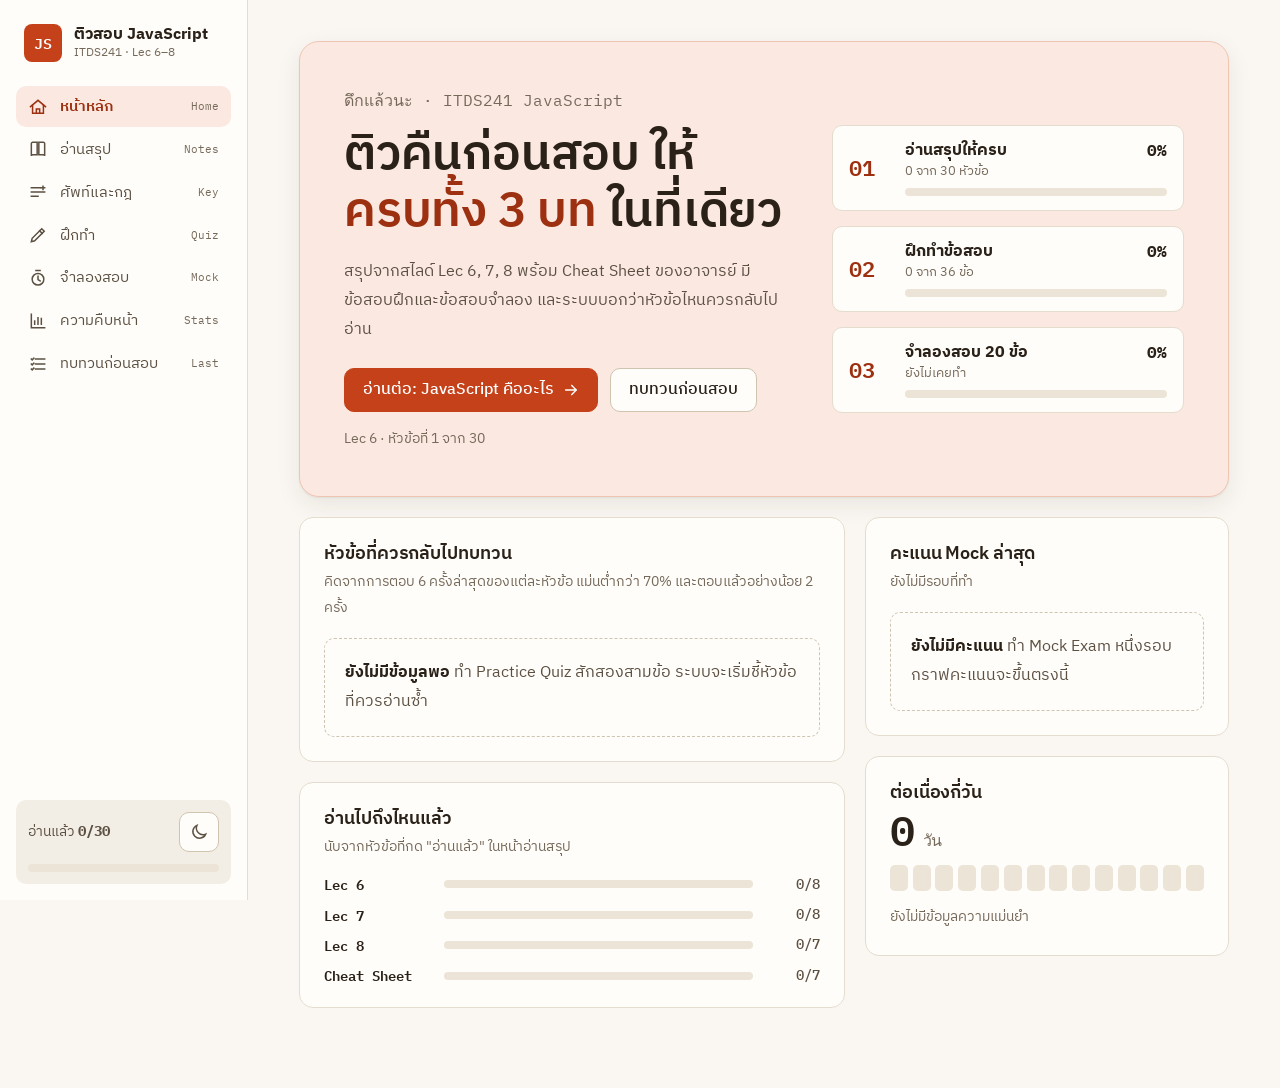
==== index.html @ 0b4a7bf4 "Add JS exam study guide (ITDS241 Lec 6-8 + cheat sheet) Single-file study site with notes, practice " ====
<!doctype html>
<html lang="th" data-theme="light">
<head>
<meta charset="utf-8">
<meta name="viewport" content="width=device-width, initial-scale=1">
<title>JS Exam Guide</title>
<meta name="description" content="สรุปและข้อสอบจำลอง JavaScript ITDS241 Lecture 6, 7, 8 พร้อม Cheat Sheet">
<link rel="preconnect" href="https://fonts.googleapis.com">
<link rel="preconnect" href="https://fonts.gstatic.com" crossorigin>
<link rel="stylesheet" href="https://fonts.googleapis.com/css2?family=IBM+Plex+Mono:wght@400;500;600&family=IBM+Plex+Sans+Thai:wght@400;500;600&display=swap">
<style>
:root {
  --bg: #faf7f2;
  --surface: #fffdf9;
  --surface-2: #f3eee5;
  --surface-3: #ebe4d7;
  --line: #e4dccd;
  --line-strong: #cfc4b0;
  --ink: #2a2118;
  --ink-2: #5c5043;
  --ink-3: #75695a;
  --accent: #c4411a;
  --accent-strong: #9c3010;
  --accent-soft: #fbe9e1;
  --accent-line: #efc4b3;
  --amber: #e8a21a;
  --ok: #1f7a45;
  --ok-soft: #e3f2e8;
  --ok-line: #b5dcc3;
  --bad: #b3261e;
  --bad-soft: #fbe6e4;
  --bad-line: #efbcb7;
  --warn: #7a4e00;
  --warn-soft: #fbf0d4;
  --warn-line: #ecd28f;
  --c-kw: #0e6b5c;
  --c-str: #8a5200;
  --c-num: #b0431a;
  --c-com: #75695a;
  --c-fn: #7a4a12;
  --c-bi: #4a6b1f;
  --c-tag: #0e6b5c;
  --c-attr: #8a5200;
  --shadow: 0 1px 2px rgba(42, 33, 24, .06), 0 8px 24px rgba(42, 33, 24, .08);
  --glass: rgba(250, 247, 242, .82);
  --r-lg: 14px;
  --r-md: 10px;
  --r-sm: 6px;
  --rail: 15.5rem;
  --font: "IBM Plex Sans Thai", "Leelawadee UI", "Noto Sans Thai", Tahoma, system-ui, sans-serif;
  --mono: "IBM Plex Mono", "Cascadia Mono", Consolas, "Courier New", monospace;
  color-scheme: light;
}

:root[data-theme="dark"] {
  --bg: #1b1713;
  --surface: #241f19;
  --surface-2: #2c261f;
  --surface-3: #383028;
  --line: #3a332a;
  --line-strong: #52483b;
  --ink: #f2eadd;
  --ink-2: #cdc1ae;
  --ink-3: #a79a86;
  --accent: #ff8a5c;
  --accent-strong: #ffb08e;
  --accent-soft: #3b2518;
  --accent-line: #6a3d27;
  --amber: #f2b13a;
  --ok: #72d198;
  --ok-soft: #1c3427;
  --ok-line: #2f5c43;
  --bad: #ff948c;
  --bad-soft: #3d2120;
  --bad-line: #6c3835;
  --warn: #f2c14e;
  --warn-soft: #382c10;
  --warn-line: #6a5420;
  --c-kw: #5fd4bd;
  --c-str: #f2c26b;
  --c-num: #ff9a6e;
  --c-com: #a79a86;
  --c-fn: #e0b27a;
  --c-bi: #a9cf74;
  --c-tag: #5fd4bd;
  --c-attr: #f2c26b;
  --shadow: 0 1px 2px rgba(0, 0, 0, .3), 0 10px 28px rgba(0, 0, 0, .35);
  --glass: rgba(27, 23, 19, .82);
  color-scheme: dark;
}

*, *::before, *::after { box-sizing: border-box; }
html { scroll-behavior: smooth; scroll-padding-top: 5.5rem; -webkit-text-size-adjust: 100%; }
body {
  margin: 0;
  background: var(--bg);
  color: var(--ink);
  font: 400 1rem/1.8 var(--font);
  -webkit-font-smoothing: antialiased;
  transition: background-color .25s ease, color .25s ease;
}
h1, h2, h3, h4 { margin: 0; font-weight: 600; line-height: 1.3; letter-spacing: -.005em; }
p { margin: 0 0 1em; }
a { color: var(--accent-strong); text-underline-offset: 3px; }
code, kbd, pre { font-family: var(--mono); }
:focus-visible { outline: 2px solid var(--accent); outline-offset: 2px; border-radius: 4px; }
button { font: inherit; color: inherit; cursor: pointer; }
.sr { position: absolute; width: 1px; height: 1px; overflow: hidden; clip: rect(0 0 0 0); white-space: nowrap; }

/* ---------- shell ---------- */
.app { display: grid; grid-template-columns: var(--rail) minmax(0, 1fr); min-height: 100vh; }
.rail {
  position: sticky; top: 0; height: 100vh; overflow-y: auto;
  display: flex; flex-direction: column; gap: 1.5rem;
  padding: 1.5rem 1rem 1rem;
  background: var(--surface); border-right: 1px solid var(--line);
}
.brand { display: flex; align-items: center; gap: .75rem; padding: 0 .5rem; text-decoration: none; color: var(--ink); }
.brand-mark {
  display: grid; place-items: center; width: 2.4rem; height: 2.4rem;
  background: var(--accent); color: #fff; border-radius: 8px;
  font: 600 .95rem/1 var(--mono);
}
.brand b { display: block; font-size: 1rem; line-height: 1.25; }
.brand small { display: block; color: var(--ink-3); font-size: .78rem; line-height: 1.3; }
.nav { display: flex; flex-direction: column; gap: .15rem; }
.nav a {
  display: flex; align-items: center; gap: .75rem;
  padding: .6rem .75rem; border-radius: var(--r-md);
  color: var(--ink-2); text-decoration: none; font-size: .95rem; line-height: 1.4;
  transition: background-color .15s, color .15s;
}
.nav a svg { flex: none; }
.nav a:hover { background: var(--surface-2); color: var(--ink); }
.nav a[aria-current="page"] { background: var(--accent-soft); color: var(--accent-strong); font-weight: 600; }
.nav .nav-en { margin-left: auto; font: 400 .7rem/1 var(--mono); color: var(--ink-3); }
.rail-foot { margin-top: auto; display: grid; gap: .75rem; padding: .75rem; background: var(--surface-2); border-radius: var(--r-md); }
.rail-foot .row { display: flex; align-items: center; justify-content: space-between; gap: .5rem; font-size: .85rem; color: var(--ink-2); }
.stage { min-width: 0; display: flex; flex-direction: column; }
.topbar { display: none; align-items: center; gap: .75rem; padding: .6rem 1rem; position: sticky; top: 0; z-index: 30; background: var(--glass); backdrop-filter: blur(10px); -webkit-backdrop-filter: blur(10px); border-bottom: 1px solid var(--line); }
.topbar .crumb { font-weight: 600; }
.topbar .spacer { flex: 1; }
.scrim { display: none; }
#view { flex: 1; padding: clamp(1.25rem, 3.2vw, 3rem) clamp(1rem, 4vw, 3.5rem) 5rem; outline: none; }
.page { max-width: 68rem; margin-inline: auto; animation: pageIn .26s cubic-bezier(.2, .7, .2, 1) both; }
@keyframes pageIn { from { opacity: 0; transform: translateY(10px); } to { opacity: 1; transform: none; } }
.readbar { position: fixed; inset: 0 0 auto 0; height: 3px; z-index: 60; pointer-events: none; opacity: 0; transition: opacity .2s; }
.readbar.on { opacity: 1; }
.readbar i { display: block; height: 100%; width: 100%; transform-origin: left; transform: scaleX(0); background: linear-gradient(90deg, var(--accent), var(--amber)); }

/* ---------- common ---------- */
.page-head { margin-bottom: 2rem; max-width: 46rem; }
.page-head .kicker { color: var(--ink-3); font: 500 .85rem/1.4 var(--mono); margin-bottom: .5rem; }
.page-head h1 { font-size: clamp(1.7rem, 3vw, 2.3rem); }
.page-head p { color: var(--ink-2); margin: .6rem 0 0; }
.btn {
  display: inline-flex; align-items: center; justify-content: center; gap: .5rem;
  min-height: 2.75rem; padding: .55rem 1.1rem;
  background: var(--surface); border: 1px solid var(--line-strong); border-radius: var(--r-md);
  font-weight: 500; line-height: 1.3; text-decoration: none; color: var(--ink);
  transition: transform .12s ease, background-color .15s, border-color .15s, box-shadow .15s;
}
.btn:hover { border-color: var(--ink-3); background: var(--surface-2); }
.btn:active { transform: scale(.97); }
.btn-primary { background: var(--accent); border-color: var(--accent); color: #fff; }
.btn-primary:hover { background: var(--accent-strong); border-color: var(--accent-strong); color: #fff; }
:root[data-theme="dark"] .btn-primary { color: #1b1713; }
:root[data-theme="dark"] .btn-primary:hover { color: #1b1713; }
.btn-sm { min-height: 2.25rem; padding: .3rem .75rem; font-size: .88rem; }
.btn[disabled] { opacity: .45; pointer-events: none; }
.icon-btn { display: inline-grid; place-items: center; width: 2.5rem; height: 2.5rem; border: 1px solid var(--line-strong); background: var(--surface); border-radius: var(--r-md); transition: background-color .15s, transform .12s; }
.icon-btn:hover { background: var(--surface-2); }
.icon-btn:active { transform: scale(.93); }
.card { background: var(--surface); border: 1px solid var(--line); border-radius: var(--r-lg); padding: 1.5rem; }
.card h2 { font-size: 1.15rem; margin-bottom: .25rem; }
.card .sub { color: var(--ink-3); font-size: .9rem; margin: 0 0 1rem; }
.chip { display: inline-block; padding: .05rem .5rem; border-radius: var(--r-sm); background: var(--surface-2); color: var(--ink-2); font: 500 .78rem/1.7 var(--mono); border: 1px solid var(--line); }
.chip.acc { background: var(--accent-soft); color: var(--accent-strong); border-color: var(--accent-line); }
.bar { height: .5rem; background: var(--surface-3); border-radius: 99px; overflow: hidden; }
.bar > i { display: block; height: 100%; width: 0; background: var(--accent); border-radius: inherit; transition: width .6s cubic-bezier(.2, .7, .2, 1); }
.bar.ok > i { background: var(--ok); }
.bar.bad > i { background: var(--bad); }
.seg { display: inline-flex; flex-wrap: wrap; gap: .25rem; padding: .25rem; background: var(--surface-2); border-radius: var(--r-md); border: 1px solid var(--line); }
.seg button { border: 0; background: transparent; padding: .35rem .8rem; min-height: 2.25rem; border-radius: 8px; color: var(--ink-2); font-size: .9rem; transition: background-color .15s, color .15s; }
.seg button:hover { color: var(--ink); }
.seg button[aria-pressed="true"], .seg button[aria-selected="true"] { background: var(--surface); color: var(--ink); font-weight: 600; box-shadow: 0 1px 2px rgba(42, 33, 24, .12); }
.empty { padding: 1.25rem; border: 1px dashed var(--line-strong); border-radius: var(--r-md); color: var(--ink-2); background: var(--surface); }
.empty b { color: var(--ink); }
.muted { color: var(--ink-3); }
.mono { font-family: var(--mono); }

/* ---------- dashboard ---------- */
.hero { display: grid; grid-template-columns: minmax(0, 1.25fr) minmax(0, 1fr); gap: clamp(1.5rem, 4vw, 3rem); padding: clamp(1.5rem, 3.5vw, 2.75rem); background: var(--accent-soft); border: 1px solid var(--accent-line); border-radius: 20px; box-shadow: var(--shadow); }
.hero h1 { font-size: clamp(1.9rem, 3.8vw, 3rem); line-height: 1.2; margin-bottom: 1rem; }
.hero h1 em { font-style: normal; color: var(--accent-strong); }
.hero .lead { color: var(--ink-2); max-width: 32rem; }
.hero .actions { display: flex; flex-wrap: wrap; gap: .75rem; margin-top: 1.5rem; }
.plan { display: grid; gap: .9rem; align-content: center; list-style: none; margin: 0; padding: 0; }
.plan li { display: grid; grid-template-columns: 2.6rem 1fr; gap: .9rem; align-items: center; padding: .9rem 1rem; background: var(--surface); border: 1px solid var(--line); border-radius: var(--r-md); transition: transform .15s ease, border-color .15s; }
.plan li:hover { transform: translateY(-2px); border-color: var(--accent-line); }
.plan .n { font: 600 1.35rem/1 var(--mono); color: var(--accent-strong); }
.plan li.done .n { color: var(--ok); }
.plan a { color: inherit; text-decoration: none; display: contents; }
.plan b { display: flex; justify-content: space-between; gap: .5rem; font-size: .98rem; line-height: 1.4; }
.plan small { display: block; color: var(--ink-3); margin-bottom: .45rem; font-size: .84rem; line-height: 1.4; }
.dash-grid { display: grid; grid-template-columns: minmax(0, 1.5fr) minmax(0, 1fr); gap: 1.25rem; margin-top: 1.25rem; align-items: start; }
.stack { display: grid; gap: 1.25rem; }
.weak-list { display: grid; gap: .5rem; list-style: none; padding: 0; margin: 0; }
.weak-item { display: grid; grid-template-columns: 1fr auto; gap: .2rem 1rem; align-items: center; padding: .75rem .95rem; background: var(--surface); border: 1px solid var(--line-strong); border-radius: var(--r-md); text-decoration: none; color: var(--ink); transition: transform .15s, border-color .15s, background-color .15s; }
.weak-item:hover { transform: translateX(3px); border-color: var(--bad); background: var(--bad-soft); }
.weak-item b { font-weight: 600; line-height: 1.4; }
.weak-item .pct { font: 600 .85rem/1 var(--mono); color: var(--bad); background: var(--bad-soft); border: 1px solid var(--bad-line); border-radius: var(--r-sm); padding: .3rem .5rem; }
.weak-item small { grid-column: 1 / -1; color: var(--ink-3); font-size: .85rem; line-height: 1.4; }
.spark { width: 100%; height: auto; display: block; }
.spark text { font: 500 11px var(--mono); fill: var(--ink-3); }
.big-num { font: 600 2.6rem/1 var(--mono); letter-spacing: -.02em; }
.streak-row { display: flex; gap: .3rem; margin-top: .9rem; }
.streak-row .d { flex: 1; height: 1.6rem; max-width: 1.6rem; border-radius: 5px; background: var(--surface-3); }
.streak-row .d.on { background: var(--accent); }
.lec-rows { display: grid; gap: 1rem; }
.lec-row { display: grid; grid-template-columns: 6.5rem 1fr auto; align-items: center; gap: 1rem; }
.lec-row .tag { font: 600 .9rem/1 var(--mono); }
.lec-row .pct { font: 500 .85rem/1 var(--mono); color: var(--ink-2); min-width: 3.2rem; text-align: right; }

/* ---------- notes ---------- */
.notes-bar { position: sticky; top: 0; z-index: 25; margin: 0 calc(-1 * clamp(1rem, 4vw, 3.5rem)) 1.5rem; padding: .7rem clamp(1rem, 4vw, 3.5rem); background: var(--glass); backdrop-filter: blur(10px); -webkit-backdrop-filter: blur(10px); border-bottom: 1px solid var(--line); display: flex; flex-wrap: wrap; align-items: center; gap: .75rem; }
.notes-bar .grow { flex: 1; min-width: 0; }
.notes-bar .toc-btn { display: none; }
.reader { display: grid; grid-template-columns: minmax(0, 46rem) 14.5rem; gap: 3rem; justify-content: center; align-items: start; }
.lec-head { margin-bottom: 2rem; }
.lec-head .num { font: 600 clamp(3rem, 7vw, 4.5rem)/1 var(--mono); color: var(--accent); letter-spacing: -.04em; }
.lec-head h1 { font-size: clamp(1.5rem, 2.6vw, 2rem); margin-top: .25rem; }
.lec-head p { color: var(--ink-2); margin: .5rem 0 0; }
.toc { position: sticky; top: 5rem; max-height: calc(100vh - 7rem); overflow-y: auto; font-size: .88rem; line-height: 1.45; padding-right: .25rem; }
.toc h2 { font-size: .85rem; color: var(--ink-3); font-weight: 500; margin-bottom: .6rem; }
.toc ol { list-style: none; margin: 0; padding: 0; border-left: 1px solid var(--line-strong); }
.toc a { position: relative; display: block; padding: .35rem .75rem; color: var(--ink-2); text-decoration: none; transition: color .15s, background-color .15s; }
.toc a:hover { color: var(--ink); }
.toc a.is-current { color: var(--accent-strong); font-weight: 600; }
.toc a.is-current::before { content: ""; position: absolute; left: -1px; top: 0; bottom: 0; width: 2px; background: var(--accent); }
.toc a.is-read::after { content: " ✓"; color: var(--ok); }
.sec { margin-bottom: 1.25rem; background: var(--surface); border: 1px solid var(--line); border-radius: var(--r-lg); }
.sec-head { display: flex; align-items: center; gap: .75rem; padding: 1rem 1.25rem; }
.sec-toggle { flex: 1; display: flex; align-items: center; gap: .85rem; text-align: left; background: none; border: 0; padding: .15rem 0; min-width: 0; }
.sec-toggle .idx { font: 600 .9rem/1 var(--mono); color: var(--accent-strong); min-width: 1.7rem; }
.sec-toggle h2 { font-size: 1.2rem; flex: 1; }
.sec-toggle .chev { color: var(--ink-3); transition: transform .25s ease; }
.sec[data-open="false"] .chev { transform: rotate(-90deg); }
.read-btn { flex: none; display: inline-flex; align-items: center; gap: .4rem; min-height: 2.25rem; padding: .25rem .7rem; border-radius: var(--r-md); border: 1px solid var(--line-strong); background: transparent; font-size: .85rem; color: var(--ink-2); transition: background-color .15s, color .15s, border-color .15s, transform .12s; }
.read-btn:hover { background: var(--surface-2); }
.read-btn:active { transform: scale(.95); }
.read-btn[aria-pressed="true"] { background: var(--ok-soft); border-color: var(--ok-line); color: var(--ok); font-weight: 600; }
.sec-body { display: grid; grid-template-rows: 1fr; transition: grid-template-rows .3s ease; }
.sec[data-open="false"] .sec-body { grid-template-rows: 0fr; }
.sec-inner { overflow: hidden; min-height: 0; padding: 0 1.25rem; }
.sec[data-open="true"] .sec-inner { padding-bottom: 1.25rem; }
.sec-inner > *:first-child { margin-top: 0; }
.sec h3 { font-size: 1.02rem; margin: 1.6rem 0 .6rem; }
.sec ul, .sec ol { padding-left: 1.3rem; margin: 0 0 1em; }
.sec li { margin-bottom: .3rem; }
.sec p code, .sec li code, .sec td code, .callout code { background: var(--surface-2); border: 1px solid var(--line); border-radius: 4px; padding: .05em .35em; font-size: .88em; }
.callout { margin: 1.1rem 0; padding: 1rem 1.15rem; border-radius: var(--r-md); border: 1px solid var(--line); background: var(--surface-2); }
.callout-title { display: flex; align-items: center; gap: .5rem; margin-bottom: .4rem; font-weight: 600; font-size: .95rem; line-height: 1.4; }
.callout > :last-child { margin-bottom: 0; }
.callout ul, .callout ol { margin-bottom: 0; }
.callout.key { background: var(--accent-soft); border-color: var(--accent-line); }
.callout.key .callout-title { color: var(--accent-strong); }
.callout.warn { background: var(--warn-soft); border-color: var(--warn-line); }
.callout.warn .callout-title { color: var(--warn); }
.callout.note { background: transparent; border-style: dashed; border-color: var(--line-strong); color: var(--ink-2); font-size: .94rem; }
.callout.note .callout-title { color: var(--ink-3); font-weight: 500; }
.callout.key code, .callout.warn code { background: rgba(255, 255, 255, .55); }
:root[data-theme="dark"] .callout.key code, :root[data-theme="dark"] .callout.warn code { background: rgba(0, 0, 0, .25); }
.codebox { margin: 1.1rem 0; border: 1px solid var(--line-strong); border-radius: var(--r-md); overflow: hidden; background: var(--surface-2); }
.code-head { display: flex; align-items: center; justify-content: space-between; padding: .3rem .4rem .3rem .9rem; border-bottom: 1px solid var(--line); font: 500 .76rem/1 var(--mono); color: var(--ink-3); }
.copy { display: inline-flex; align-items: center; gap: .35rem; min-height: 2rem; padding: .2rem .6rem; border: 0; border-radius: 6px; background: transparent; font: 500 .78rem/1 var(--font); color: var(--ink-2); transition: background-color .15s, color .15s, transform .12s; }
.copy:hover { background: var(--surface-3); color: var(--ink); }
.copy:active { transform: scale(.94); }
.copy.done { color: var(--ok); }
.code-pre { margin: 0; padding: .9rem 1rem; overflow-x: auto; font-size: .86rem; line-height: 1.7; tab-size: 2; color: var(--ink); }
.code-pre code { font: inherit; background: none; border: 0; padding: 0; }
.code-out { border-top: 1px dashed var(--line-strong); padding: .7rem 1rem .8rem; background: var(--surface); }
.code-out .lbl { display: block; font: 500 .74rem/1 var(--mono); color: var(--ink-3); margin-bottom: .4rem; }
.code-out pre { margin: 0; font-size: .86rem; line-height: 1.65; white-space: pre-wrap; color: var(--ink); }
.tk-kw { color: var(--c-kw); font-weight: 500; }
.tk-str { color: var(--c-str); }
.tk-num { color: var(--c-num); }
.tk-com { color: var(--c-com); font-style: italic; }
.tk-fn { color: var(--c-fn); }
.tk-bi { color: var(--c-bi); }
.tk-tag { color: var(--c-tag); }
.tk-attr { color: var(--c-attr); }
.tbl-wrap { margin: 1.1rem 0; overflow-x: auto; border: 1px solid var(--line); border-radius: var(--r-md); }
table { width: 100%; border-collapse: collapse; font-size: .92rem; line-height: 1.55; }
th { text-align: left; font-weight: 600; background: var(--surface-2); color: var(--ink-2); font-size: .85rem; }
th, td { padding: .6rem .85rem; vertical-align: top; border-bottom: 1px solid var(--line); }
tr:last-child td { border-bottom: 0; }
td:first-child { color: var(--ink); }
.sec-foot { display: flex; justify-content: space-between; gap: 1rem; margin-top: 2rem; }

/* ---------- concepts ---------- */
.search { position: sticky; top: 0; z-index: 20; display: flex; gap: .6rem; padding: .75rem 0 1rem; background: var(--bg); }
.search input { flex: 1; min-height: 2.9rem; padding: .5rem 1rem; border: 1px solid var(--line-strong); border-radius: var(--r-md); background: var(--surface); color: var(--ink); font: inherit; }
.search input:focus-visible { outline-offset: 0; border-color: var(--accent); }
.kc-block { margin-top: 2.5rem; }
.kc-block > h2 { font-size: 1.3rem; margin-bottom: 1rem; display: flex; align-items: baseline; gap: .75rem; }
.kc-block > h2 small { font: 400 .85rem var(--mono); color: var(--ink-3); }
.syn-grid, .cmp-grid { display: grid; grid-template-columns: repeat(auto-fill, minmax(21rem, 1fr)); gap: 1rem; align-items: start; }
.syn { background: var(--surface); border: 1px solid var(--line); border-radius: var(--r-md); overflow: hidden; transition: border-color .15s, transform .15s; }
.syn:hover { border-color: var(--line-strong); transform: translateY(-2px); }
.syn h3 { font-size: .98rem; padding: .8rem 1rem .5rem; }
.syn .code-pre { white-space: pre-wrap; overflow-wrap: anywhere; }
.syn .codebox { margin: 0; border: 0; border-top: 1px solid var(--line); border-radius: 0; }
.term-list { display: grid; grid-template-columns: repeat(auto-fill, minmax(19rem, 1fr)); gap: .75rem; }
.term { padding: .9rem 1rem; background: var(--surface); border: 1px solid var(--line); border-radius: var(--r-md); }
.term b { display: block; margin-bottom: .15rem; }
.term p { margin: 0; color: var(--ink-2); font-size: .92rem; line-height: 1.65; }
.term a, .pit a, .cmp a { font-size: .82rem; display: inline-block; margin-top: .4rem; }
.cmp { background: var(--surface); border: 1px solid var(--line); border-radius: var(--r-md); overflow: hidden; }
.cmp h3 { font-size: .98rem; padding: .8rem 1rem .6rem; }
.cmp .tbl-wrap { margin: 0; border: 0; border-top: 1px solid var(--line); border-radius: 0; }
.cmp > a { margin: .6rem 1rem .8rem; }
.pit-list { display: grid; gap: .75rem; }
.pit { padding: .9rem 1.1rem; background: var(--warn-soft); border: 1px solid var(--warn-line); border-radius: var(--r-md); }
.pit b { display: flex; align-items: center; gap: .5rem; color: var(--warn); }
.pit p { margin: .2rem 0 0; color: var(--ink); font-size: .94rem; }

/* ---------- quiz ---------- */
.q-tools { display: flex; flex-wrap: wrap; gap: .75rem 1.5rem; align-items: center; margin-bottom: 1.5rem; }
.q-tools .grp { display: flex; align-items: center; gap: .6rem; font-size: .88rem; color: var(--ink-3); }
.quiz { display: grid; grid-template-columns: minmax(0, 1fr) 15rem; gap: 2rem; align-items: start; }
.q-card { background: var(--surface); border: 1px solid var(--line); border-radius: var(--r-lg); padding: clamp(1.25rem, 3vw, 2rem); }
.q-meta { display: flex; flex-wrap: wrap; align-items: center; gap: .5rem; margin-bottom: 1rem; }
.q-meta .no { font: 600 .95rem/1 var(--mono); margin-right: auto; }
.q-text { font-size: 1.12rem; line-height: 1.7; font-weight: 500; margin-bottom: 1rem; }
.q-card .codebox { margin-top: 0; }
.opts { display: grid; gap: .6rem; margin: 1.25rem 0 0; padding: 0; list-style: none; }
.opt { width: 100%; display: grid; grid-template-columns: 2rem 1fr auto; gap: .8rem; align-items: start; text-align: left; padding: .8rem 1rem; background: var(--surface); border: 1.5px solid var(--line-strong); border-radius: var(--r-md); line-height: 1.6; transition: transform .12s ease, border-color .15s, background-color .15s, box-shadow .15s; }
.opt:hover:not([disabled]) { border-color: var(--accent); transform: translateY(-1px); background: var(--accent-soft); }
.opt:active:not([disabled]) { transform: scale(.985); }
.opt[disabled] { cursor: default; }
.opt-key { display: grid; place-items: center; width: 1.75rem; height: 1.75rem; border-radius: 6px; background: var(--surface-2); font: 600 .82rem/1 var(--mono); color: var(--ink-2); border: 1px solid var(--line); }
.opt-txt { white-space: pre-wrap; overflow-wrap: anywhere; padding-top: .1rem; }
.opt.is-code .opt-txt { font-family: var(--mono); font-size: .9rem; }
.opt .mark { width: 1.4rem; height: 1.4rem; margin-top: .2rem; }
.opt.sel { border-color: var(--accent); background: var(--accent-soft); }
.opt.sel .opt-key { background: var(--accent); color: #fff; border-color: var(--accent); }
.opt.correct { border-color: var(--ok); background: var(--ok-soft); }
.opt.correct .opt-key { background: var(--ok); border-color: var(--ok); color: #fff; }
.opt.correct .mark { color: var(--ok); }
.opt.wrong { border-color: var(--bad); background: var(--bad-soft); }
.opt.wrong .opt-key { background: var(--bad); border-color: var(--bad); color: #fff; }
.opt.wrong .mark { color: var(--bad); }
.opt.dim { opacity: .75; }
.opt.pop { animation: pop .45s ease-out; }
.opt.shake { animation: shake .36s ease-in-out; }
@keyframes pop { 0% { box-shadow: 0 0 0 0 rgba(31, 122, 69, .45); } 100% { box-shadow: 0 0 0 12px rgba(31, 122, 69, 0); } }
@keyframes shake { 0%, 100% { transform: none; } 25% { transform: translateX(-5px); } 75% { transform: translateX(5px); } }
.explain { margin-top: 1.25rem; padding: 1.1rem 1.25rem; border-radius: var(--r-md); border: 1px solid var(--line-strong); background: var(--surface-2); animation: pageIn .3s ease both; }
.explain.ok { background: var(--ok-soft); border-color: var(--ok-line); }
.explain.bad { background: var(--bad-soft); border-color: var(--bad-line); }
.explain h3 { font-size: 1rem; display: flex; align-items: center; gap: .5rem; margin-bottom: .4rem; }
.explain.ok h3 { color: var(--ok); }
.explain.bad h3 { color: var(--bad); }
.explain p { margin: 0; color: var(--ink); font-size: .96rem; }
.explain .go { margin-top: .75rem; display: inline-flex; font-size: .9rem; }
.q-foot { display: flex; justify-content: space-between; align-items: center; gap: 1rem; margin-top: 1.5rem; }
.qnav { position: sticky; top: 1.5rem; padding: 1rem; background: var(--surface); border: 1px solid var(--line); border-radius: var(--r-lg); }
.qnav h2 { font-size: .9rem; color: var(--ink-3); font-weight: 500; margin-bottom: .75rem; }
.qdots { display: grid; grid-template-columns: repeat(auto-fill, minmax(2rem, 1fr)); gap: .35rem; }
.qdot { aspect-ratio: 1; min-height: 2rem; display: grid; place-items: center; border-radius: 6px; border: 1px solid var(--line-strong); background: var(--surface); font: 500 .78rem/1 var(--mono); color: var(--ink-2); transition: transform .12s, border-color .15s; }
.qdot:hover { border-color: var(--accent); }
.qdot.ok { background: var(--ok-soft); border-color: var(--ok); color: var(--ok); }
.qdot.bad { background: var(--bad-soft); border-color: var(--bad); color: var(--bad); }
.qdot.has { background: var(--accent-soft); border-color: var(--accent); color: var(--accent-strong); }
.qdot[aria-current="true"] { outline: 2px solid var(--ink); outline-offset: 1px; }
.qnav .legend { display: flex; flex-wrap: wrap; gap: .5rem 1rem; margin-top: .9rem; font-size: .8rem; color: var(--ink-3); }
.qnav .legend i { display: inline-block; width: .7rem; height: .7rem; border-radius: 3px; margin-right: .3rem; vertical-align: -1px; }
.mock-meta { display: flex; flex-wrap: wrap; gap: 1.5rem; margin: 1.5rem 0; }
.mock-meta div { min-width: 6rem; }
.mock-meta b { display: block; font: 600 1.7rem/1.2 var(--mono); }
.mock-meta span { color: var(--ink-3); font-size: .88rem; }
.rules { max-width: 40rem; }
.rules li { margin-bottom: .4rem; }
.timer { font: 600 1.05rem/1 var(--mono); padding: .45rem .8rem; border-radius: var(--r-md); background: var(--surface-2); border: 1px solid var(--line); }
.mock-top { display: flex; align-items: center; justify-content: space-between; gap: 1rem; margin-bottom: 1.25rem; flex-wrap: wrap; }
.result { text-align: center; padding: clamp(1.5rem, 4vw, 2.5rem); background: var(--surface); border: 1px solid var(--line); border-radius: 20px; box-shadow: var(--shadow); }
.score-big { font: 600 clamp(3.5rem, 12vw, 6rem)/1 var(--mono); letter-spacing: -.04em; color: var(--accent-strong); }
.score-big small { font-size: .35em; color: var(--ink-3); letter-spacing: 0; }
.result p { color: var(--ink-2); max-width: 34rem; margin: .75rem auto 0; }
.result .meta { color: var(--ink-3); font: 500 .88rem/1.4 var(--mono); margin: 0 auto .5rem; }
.result .lec-rows { max-width: 32rem; margin: 2rem auto 0; text-align: left; }
.result .actions { display: flex; flex-wrap: wrap; gap: .75rem; justify-content: center; margin-top: 2rem; }
.review { margin-top: 2rem; display: grid; gap: 1rem; }
.review-item { background: var(--surface); border: 1px solid var(--line); border-radius: var(--r-lg); padding: 1.25rem; }
.review-item.ok { border-color: var(--ok-line); }
.review-item.bad { border-color: var(--bad-line); }
.review-item .q-text { font-size: 1rem; }
.review-item .opt { cursor: default; }
.review-item .opt:hover { transform: none; background: var(--surface); border-color: var(--line-strong); }
.review-item .opt.correct:hover { background: var(--ok-soft); border-color: var(--ok); }
.review-item .opt.wrong:hover { background: var(--bad-soft); border-color: var(--bad); }

/* ---------- progress ---------- */
.stats { display: grid; grid-template-columns: repeat(auto-fit, minmax(10rem, 1fr)); gap: 1rem; margin-bottom: 1.25rem; }
.stat { padding: 1.1rem 1.25rem; background: var(--surface); border: 1px solid var(--line); border-radius: var(--r-md); }
.stat b { display: block; font: 600 1.9rem/1.1 var(--mono); }
.stat span { color: var(--ink-3); font-size: .86rem; }
.topic-rows { display: grid; gap: .9rem; }
.topic-row { display: grid; grid-template-columns: minmax(0, 1.2fr) minmax(0, 1fr) 4.5rem; align-items: center; gap: 1rem; }
.topic-row a { color: var(--ink); text-decoration: none; line-height: 1.4; }
.topic-row a:hover { color: var(--accent-strong); text-decoration: underline; }
.topic-row small { display: block; color: var(--ink-3); font-size: .78rem; }
.topic-row .pct { font: 600 .9rem/1 var(--mono); text-align: right; }
.hist { display: grid; gap: .5rem; list-style: none; padding: 0; margin: 0; }
.hist li { display: grid; grid-template-columns: 1fr auto auto; gap: 1rem; padding: .7rem .9rem; background: var(--surface-2); border-radius: var(--r-md); font-size: .92rem; align-items: center; }
.hist .sc { font: 600 1rem/1 var(--mono); }
.danger-zone { margin-top: 2rem; display: flex; justify-content: space-between; align-items: center; gap: 1rem; flex-wrap: wrap; padding: 1rem 1.25rem; border: 1px dashed var(--bad-line); border-radius: var(--r-md); }
.btn-danger { border-color: var(--bad); color: var(--bad); }
.btn-danger:hover { background: var(--bad-soft); border-color: var(--bad); }

/* ---------- last minute ---------- */
.last-top { display: flex; flex-wrap: wrap; align-items: center; justify-content: space-between; gap: 1rem; margin-bottom: 1.5rem; }
.last-grid { display: grid; grid-template-columns: repeat(auto-fit, minmax(22rem, 1fr)); gap: 1.25rem; }
.last-group h2 { font-size: 1.1rem; margin-bottom: .75rem; display: flex; justify-content: space-between; align-items: baseline; }
.last-group h2 small { font: 500 .8rem var(--mono); color: var(--ink-3); }
.check { display: grid; grid-template-columns: 1.4rem 1fr; gap: .75rem; padding: .55rem .25rem; cursor: pointer; border-bottom: 1px solid var(--line); line-height: 1.6; font-size: .95rem; }
.check:last-child { border-bottom: 0; }
.check input { appearance: none; -webkit-appearance: none; width: 1.3rem; height: 1.3rem; margin-top: .2rem; border: 1.5px solid var(--line-strong); border-radius: 5px; background: var(--surface); display: grid; place-items: center; cursor: pointer; transition: background-color .15s, border-color .15s, transform .12s; }
.check input:active { transform: scale(.88); }
.check input:checked { background: var(--ok); border-color: var(--ok); }
.check input:checked::after { content: ""; width: .35rem; height: .65rem; border: solid #fff; border-width: 0 2px 2px 0; transform: translateY(-1px) rotate(45deg); }
.check input:checked + span { color: var(--ink-3); text-decoration: line-through; text-decoration-color: var(--line-strong); }
.check a { font-size: .8rem; margin-left: .4rem; }

/* ---------- toasts, modal ---------- */
.toasts { position: fixed; right: 1rem; bottom: 1rem; z-index: 90; display: grid; gap: .5rem; max-width: min(24rem, calc(100vw - 2rem)); }
.toast { display: flex; gap: .6rem; align-items: flex-start; padding: .75rem 1rem; background: var(--ink); color: var(--bg); border-radius: var(--r-md); box-shadow: var(--shadow); font-size: .92rem; line-height: 1.5; animation: toastIn .28s cubic-bezier(.2, .7, .2, 1) both; }
.toast.out { animation: toastOut .22s ease-in both; }
@keyframes toastIn { from { opacity: 0; transform: translateY(12px) scale(.97); } to { opacity: 1; transform: none; } }
@keyframes toastOut { to { opacity: 0; transform: translateY(8px); } }
dialog { width: min(28rem, calc(100vw - 2rem)); padding: 1.5rem; border: 1px solid var(--line-strong); border-radius: 18px; background: var(--surface); color: var(--ink); box-shadow: var(--shadow); }
dialog::backdrop { background: rgba(30, 22, 14, .45); backdrop-filter: blur(3px); }
dialog[open] { animation: pageIn .22s ease both; }
dialog h2 { font-size: 1.2rem; margin-bottom: .5rem; }
dialog p { color: var(--ink-2); }
dialog .actions { display: flex; justify-content: flex-end; gap: .6rem; margin-top: 1.25rem; flex-wrap: wrap; }

/* ---------- responsive ---------- */
@media (max-width: 1100px) {
  .reader { grid-template-columns: minmax(0, 1fr); }
  .toc { display: none; position: static; max-height: none; padding: 1rem; margin-bottom: 1.25rem; background: var(--surface); border: 1px solid var(--line); border-radius: var(--r-md); }
  .toc.open { display: block; }
  .notes-bar .toc-btn { display: inline-flex; }
}
@media (max-width: 900px) {
  .app { grid-template-columns: minmax(0, 1fr); }
  .rail { position: fixed; z-index: 70; inset: 0 auto 0 0; width: min(18rem, 86vw); transform: translateX(-102%); transition: transform .28s cubic-bezier(.2, .7, .2, 1); box-shadow: var(--shadow); }
  body.nav-open .rail { transform: none; }
  .scrim { display: block; position: fixed; inset: 0; z-index: 65; background: rgba(30, 22, 14, .4); opacity: 0; pointer-events: none; transition: opacity .25s; }
  body.nav-open .scrim { opacity: 1; pointer-events: auto; }
  .topbar { display: flex; }
  .hero, .dash-grid, .quiz { grid-template-columns: minmax(0, 1fr); }
  .qnav { position: static; }
  .notes-bar { top: 3.4rem; }
  html { scroll-padding-top: 7.5rem; }
}
@media (max-width: 560px) {
  .opt { grid-template-columns: 1.75rem 1fr auto; padding: .7rem .8rem; gap: .6rem; }
  .topic-row { grid-template-columns: minmax(0, 1fr) 3.5rem; }
  .topic-row .bar { grid-column: 1 / -1; order: 3; }
  .lec-row { grid-template-columns: 5.6rem 1fr auto; gap: .6rem; }
  .last-grid, .syn-grid, .cmp-grid, .term-list { grid-template-columns: minmax(0, 1fr); }
  .sec-head { padding: .9rem 1rem; flex-wrap: wrap; }
  .sec-inner { padding-inline: 1rem; }
  .read-btn span { display: none; }
}

@media (prefers-reduced-motion: reduce) {
  html { scroll-behavior: auto; }
  *, *::before, *::after { animation-duration: .001ms !important; animation-iteration-count: 1 !important; transition-duration: .001ms !important; }
}

@media print {
  .rail, .topbar, .scrim, .readbar, .toasts, .last-top .btn, .check a { display: none !important; }
  .app { display: block; }
  body { background: #fff; color: #000; font-size: 11pt; line-height: 1.55; }
  #view { padding: 0; }
  .page { animation: none; max-width: none; }
  .card, .last-group { border-color: #bbb; break-inside: avoid; }
  .last-grid { grid-template-columns: 1fr 1fr; gap: .75rem; }
  .check { padding: .3rem 0; }
}

</style>
</head>
<body>
<div class="readbar" aria-hidden="true"><i></i></div>
<div class="app">
  <aside class="rail" id="rail" aria-label="เมนูหลัก">
    <a class="brand" href="#/dashboard"><span class="brand-mark" aria-hidden="true">JS</span><span><b>ติวสอบ JavaScript</b><small>ITDS241 · Lec 6–8</small></span></a>
    <nav class="nav" id="nav" aria-label="หน้าต่างๆ"></nav>
    <div class="rail-foot">
      <div class="row"><span>อ่านแล้ว <b id="rail-read" class="mono">0/0</b></span><button class="icon-btn" type="button" data-theme-btn aria-label="สลับธีม"></button></div>
      <div class="bar"><i id="rail-bar"></i></div>
    </div>
  </aside>
  <div class="scrim" id="scrim"></div>
  <div class="stage">
    <header class="topbar">
      <button class="icon-btn" type="button" id="menu-btn" aria-label="เปิดเมนู"></button>
      <span class="crumb" id="crumb">หน้าหลัก</span>
      <span class="spacer"></span>
      <button class="icon-btn" type="button" data-theme-btn aria-label="สลับธีม"></button>
    </header>
    <main id="view" tabindex="-1"><noscript>ต้องเปิด JavaScript เพื่อใช้งานหน้านี้</noscript></main>
  </div>
</div>
<div class="toasts" id="toasts" role="status" aria-live="polite"></div>
<dialog id="modal"></dialog>
<script>
const NOTES = [];
NOTES.push({
  id: 'l6', num: '06', short: 'Lec 6', title: 'Introduction to JavaScript',
  sub: 'พื้นฐานภาษา: ตัวแปร ชนิดข้อมูล ตัวดำเนินการ และโครงสร้างควบคุม',
  sections: [
    {
      id: 'l6-what', title: 'JavaScript คืออะไร',
      blocks: [
        ['p', 'Web Application หนึ่งตัวประกอบด้วย <b>ไฟล์ HTML 1 ไฟล์</b> (เนื้อหาและโครงสร้างหน้า) กับไฟล์เสริมจำนวนศูนย์หรือมากกว่า ได้แก่ media (รูป เสียง วิดีโอ), <b>CSS</b> (รูปแบบการแสดงผล) และ <b>JavaScript</b> (พฤติกรรมโต้ตอบ)'],
        ['key', 'JavaScript (JS) ตามสไลด์', '<ul><li>ออกแบบมาเพื่อเพิ่ม <b>interactivity</b> ให้หน้า HTML</li><li>เป็น <b>scripting language</b> และเป็น lightweight programming language</li><li>มักฝังอยู่ในหน้า HTML โดยตรง</li><li>เป็น <b>interpreted language</b> คือสคริปต์ทำงานได้เลยโดย <b>ไม่ต้องคอมไพล์ล่วงหน้า</b></li><li>มีไลบรารีสำเร็จรูปจำนวนมากเรียกว่า <b>API</b> (Application Programming Interface)</li></ul>'],
        ['h', 'JS ทำอะไรได้บ้าง'],
        ['list', ['ใส่ข้อความแบบ dynamic ลงในหน้า HTML', 'ตอบสนองต่อ event', 'อ่านและเขียน HTML element', 'ตรวจสอบความถูกต้องของข้อมูล (validate)', 'ตรวจจับ browser ของผู้เข้าชม', 'สร้าง cookie']],
      ],
    },
    {
      id: 'l6-use', title: 'วิธีใช้ JavaScript ในหน้าเว็บ',
      blocks: [
        ['p', 'มี 2 วิธี: ฝังโค้ดในแท็ก <code>&lt;script&gt;</code> โดยตรง หรือนำเข้าจากไฟล์ <code>.js</code> ด้วย <code>src</code>'],
        ['code', 'html', '<script> // เริ่ม JavaScript\n  /* --- This is your JS Code --- */\n  console.log("Hello World!!!");\n<\/script> // จบ JavaScript', 'Hello World!!! (แสดงใน Console)', { norun: true }],
        ['p', 'แท็ก <code>&lt;script&gt;</code> วางได้ทั้งใน <code>&lt;head&gt;</code>, <code>&lt;body&gt;</code> หรือทั้งสองที่'],
        ['code', 'html', '<\!-- something.html -->\n<script src="myScript.js"><\/script>\n\n// myScript.js\n/* All JS codes are written here */\nconsole.log("Hello Word!!!");', null, { norun: true }],
        ['warn', 'ในไฟล์ <code>.js</code> <b>ไม่ต้องใส่</b> แท็ก <code>&lt;script&gt;</code> เพราะทุกอย่างในไฟล์เป็นไวยากรณ์ JS อยู่แล้ว'],
      ],
    },
    {
      id: 'l6-vars', title: 'ตัวแปร (Variables)',
      blocks: [
        ['key', 'Variable', 'วิธีให้โปรแกรม <b>เก็บข้อมูลชั่วคราว</b> แล้วอ้างถึงด้วยชื่อ ใช้คีย์เวิร์ด <code>var</code> (หรือ <code>let</code>/<code>const</code> ตั้งแต่ ES6) ประกาศตัวแปร ต้องมีชื่อ และจะกำหนดค่าเริ่มต้นหรือไม่ก็ได้'],
        ['code', 'js', 'var firstName = "Wudhichart"; // Declaration and Initialization\nvar lastName, fullinfo;           // Declaration\nvar ID;\n\nID = "9999999";                   // Assignment\nlastName = "Sawangphol";\n\nfullinfo = ID + " " + firstName + " " + lastName; // String concatenation\nconsole.log(fullinfo);', '9999999 Wudhichart Sawangphol'],
        ['h', 'กฎการตั้งชื่อตัวแปร (ตามสไลด์)'],
        ['list', ['ต้องขึ้นต้นด้วย <b>ตัวอักษร</b>', 'ประกอบด้วยตัวอักษรและตัวเลขเท่านั้น <b>ห้ามมีช่องว่าง</b>', 'ห้ามตรงกับ JavaScript keyword เช่น <code>var</code>']],
        ['h', 'Assignment statement'],
        ['p', 'ใน JS เครื่องหมาย <code>=</code> <b>ไม่ใช่เครื่องหมายเท่ากับ</b> แบบคณิตศาสตร์ แต่เป็น <b>assignment operator</b> (เอาค่าทางขวาไปเก็บในตัวแปรทางซ้าย)'],
        ['code', 'js', 'var firstName = "Wudhichart"; // Declaration & Initialization\nfirstName = "Jidapa";            // Assignment\nlet nickName;                    // Declaration\nnickName = "Pa";                 // Assignment\nfirstName = firstName + " " + nickName;\nconsole.log(firstName);', 'Jidapa Pa'],
        ['h', 'var vs let vs const'],
        ['table', ['', 'var', 'let', 'const'], [
          ['ขอบเขต (scope)', 'function scope', 'block scope', 'block scope'],
          ['เปลี่ยนค่าได้', 'ได้', 'ได้', 'ไม่ได้'],
          ['ประกาศซ้ำ', 'ได้', 'ไม่ได้ (ใน scope เดียวกัน)', 'ไม่ได้'],
        ]],
        ['p', 'Block คือชุดวงเล็บปีกกาเปิด-ปิด <code>{ }</code> ตามที่ Cheat Sheet ให้นิยาม ตัวแปรที่ไม่ได้อยู่ใน function หรือ block เป็น <b>global scope</b>'],
        ['code', 'js', 'var number = 1;       /* First code block */\n{                     /* Another code block */\n  var number = 4;\n}\nconsole.log("number is " + number);', 'number is 4'],
        ['code', 'js', 'let number = 2;       /* First code block */\n{                     /* Another code block */\n  let number = 5;\n}\nconsole.log("number is " + number);', 'number is 2'],
        ['note', '<code>var</code> ใน block ไม่ได้สร้างตัวแปรใหม่ มันทับตัวแปรเดิมจึงได้ <b>4</b> ส่วน <code>let</code> ใน block สร้างตัวแปรแยกของ block นั้น ตัวนอกจึงยังเป็น <b>2</b>'],
        ['code', 'js', 'const number = 1;\nnumber = 2; // const ห้ามเปลี่ยนค่าและห้ามประกาศซ้ำ', 'TypeError: Assignment to constant variable.', { norun: true }],
        ['warn', '<b>กับดักในสไลด์ (Lec 6 หน้า 40)</b> ตัวอย่างลูป <code>for (let j = 0; j&lt;10; i++)</code> เงื่อนไขใช้ <code>j</code> แต่ตัวที่เพิ่มค่าคือ <code>i</code> ทำให้ j ไม่เคยเปลี่ยน ลูปจึงวนไม่รู้จบ (ข้อสังเกตของผู้จัดทำ ไม่ใช่เนื้อหาที่สไลด์อธิบาย)'],
        ['h', 'แสดงผลลัพธ์ (Displaying Output)'],
        ['list', ['มี 2 ที่: บน <b>console</b> (ใช้กับนักพัฒนา) และบน <b>เว็บเพจ</b>', '<code>console.log()</code> สั่งให้ JS เขียนค่าของ expression ออกที่ console', 'เปิด console: Windows กด <b>F12</b>, macOS กด <b>option+cmd+J</b>']],
        ['code', 'js', 'var number1;\nconsole.log(number1);\nnumber1 = 10;\nconsole.log(number1);\nnumber1 += 10;\nconsole.log(number1);', 'undefined\n10\n20'],
      ],
    },
    {
      id: 'l6-types', title: 'ชนิดข้อมูลและ Built-in Objects',
      blocks: [
        ['key', 'ชนิดข้อมูลตามสไลด์ Lec 6 (6 ชนิด)', '<b>Boolean</b> (true/false), <b>Number</b> (ช่วง −(2<sup>53</sup>−1) ถึง 2<sup>53</sup>−1), <b>String</b>, <b>Null</b> (ตั้งใจให้ไม่มีค่า "Nothing"), <b>Undefined</b> (ตัวแปรที่ยังไม่ได้กำหนดค่า), <b>Objects</b> (user-defined และ built-in)'],
        ['note', 'Cheat Sheet นับ <b>Symbol</b> เป็น primitive ด้วย (ใช้เป็น identifier ของ property) และ Lec 8 บอกว่า <b>BigInt</b> เป็น primitive ใหม่ใน ES2020 จึงอย่าสับสนกับ "6 ชนิด" ของสไลด์ Lec 6'],
        ['key', 'Weakly typed', 'JS เป็นภาษา <b>weakly typed</b> ตัวแปรตัวเดียวเก็บค่าชนิดต่างกันได้ตลอดการทำงาน ใช้ <code>typeof</code> ตรวจชนิด'],
        ['code', 'js', 'var myNum = 10;\nconsole.log("myNum type is " + (typeof myNum));\nmyNum = "Hello World!!"; // เปลี่ยนชนิดได้\nconsole.log("myNum type is " + (typeof myNum));\nconsole.log(typeof true);', 'myNum type is number\nmyNum type is string\nboolean'],
        ['h', 'User-defined object'],
        ['p', 'Object อธิบายสิ่งหนึ่งด้วยข้อมูลหลายตัว (property) เข้าถึงได้ด้วย <code>.property</code> หรือ <code>["property"]</code> (ชื่อที่มีช่องว่างต้องใช้วงเล็บเหลี่ยม) และตัวแปร object เก็บ <b>reference</b> จึงชี้ไปอ็อบเจ็กต์เดียวกันได้'],
        ['code', 'js', 'var wudhichart = {\n  firstName: "Wudhichart", lastName: "sawangphol",\n  age: 30, feesPaid: true\n};\nvar aCandidate, aProperty;\naCandidate = wudhichart;\n\nwudhichart.age = 40;\nconsole.log("Wudhichart is " + wudhichart.age + " years old.");\nconsole.log("Candidate is " + aCandidate.age + " years old.");\n\nwudhichart["feesPaid"] = false;\nconsole.log("Candidate up-to-date with fees: " + aCandidate["feesPaid"]);\n\naCandidate["parking permit"] = "blue";\nconsole.log("Wudhichart\'s parking permit is " + wudhichart["parking permit"]);\n\naProperty = "parking permit";\nconsole.log("Wudhichart\'s parking permit is " + wudhichart[aProperty]);\naProperty = "age";\nconsole.log("Wudhichart is " + wudhichart[aProperty] + " years old.");',
          'Wudhichart is 40 years old.\nCandidate is 40 years old.\nCandidate up-to-date with fees: false\nWudhichart\'s parking permit is blue\nWudhichart\'s parking permit is blue\nWudhichart is 40 years old.'],
        ['h', 'Built-in Standard objects: Number, Math, Date, Array, String'],
        ['table', ['Object', 'หน้าที่ตามสไลด์', 'ตัวอย่าง method/property'], [
          ['Number', 'wrapper object สำหรับค่าตัวเลข', 'Number.parseInt, parseFloat, isNaN, isInteger; instance: toString, valueOf, toExponential'],
          ['Math', 'ค่าคงที่และฟังก์ชันคณิตศาสตร์ (<b>ไม่มี constructor</b>)', 'Math.PI, Math.SQRT2, Math.pow(x,y), Math.round(x), Math.abs(x)'],
          ['Date', 'ช่วงเวลาหนึ่ง นับเป็น <b>มิลลิวินาทีตั้งแต่ 1 มกราคม 1970 UTC</b>', 'new Date(), Date.parse(); getDate, getDay, getFullYear'],
          ['Array', 'global object สำหรับสร้างอาร์เรย์ (list-like)', 'length, push, pop, indexOf, Array.isArray, forEach, map, filter, reduce'],
          ['String', 'constructor ของสตริง (ลำดับตัวอักษร)', 'length, charAt, split, substring'],
        ]],
        ['code', 'js', 'console.log(Number.parseInt("10.569"));\nconsole.log(Number.parseFloat("10.569"));\nconsole.log(Number.parseInt("Hello"));   // NaN: Not a Number\nconsole.log(Number.isNaN(Number.parseInt("Hi")));\n\nvar aNum1 = new Number("10");\nconsole.log(aNum1.toString());\nconsole.log(aNum1.valueOf());\nconsole.log(aNum1.toExponential());', '10\n10.569\nNaN\ntrue\n10\n10\n1e+1'],
        ['code', 'js', 'console.log("The valus of PI is " + Math.PI);\nconsole.log("5^2 = " + Math.pow(5,2));', 'The valus of PI is 3.141592653589793\n5^2 = 25'],
        ['note', 'สตริง "The valus of PI" ในสไลด์สะกดว่า valus ตามต้นฉบับ'],
        ['key', 'การสร้าง Date', '<code>new Date()</code> = เวลาปัจจุบัน, <code>new Date(value)</code> = รับมิลลิวินาที, <code>new Date(dateString)</code> = รับสตริงรูปแบบ <b>ISO 8601</b> เช่น <code>2017-08-13T10:20:30</code> (YYYY-MM-DDTHH:mm:ss)'],
        ['code', 'js', 'var instructors = ["Wudhichart", "Wud"];\nvar anArray = new Array(5);\nconsole.log(instructors[0]);\nconsole.log(Array.isArray(instructors));\nconsole.log(instructors.length);\nconsole.log(instructors.indexOf("Wud"));', 'Wudhichart\ntrue\n2\n1'],
        ['list', ['<code>arrObj.pop()</code> ลบและคืนค่าตัวสุดท้าย', '<code>arrObj.push()</code> เพิ่มตั้งแต่หนึ่งตัวต่อท้าย', '<code>arrObj.indexOf(value)</code> คืน index แรกที่ค่าเท่ากัน (ไม่พบ = −1)', 'method วนซ้ำ: <code>forEach, map, filter, reduce, reduceRight, every, some, indexOf, lastIndexOf</code>']],
        ['code', 'js', 'var str = "Hello World";            // Primitive string\nvar str_obj = new String("Hello World"); // String object\nconsole.log(str_obj.length);\nconsole.log(str_obj.charAt(1));\nconsole.log(str_obj.split(" "));\nconsole.log(str_obj.substring(3,10));', '11\ne\nHello,World\nlo Worl'],
        ['note', 'ใน Console จริง <code>split(" ")</code> จะแสดงเป็นอาร์เรย์ <code>["Hello", "World"]</code> ที่นี่แสดงด้วย String() จึงเห็นเป็น Hello,World'],
      ],
    },
    {
      id: 'l6-ops', title: 'Operators',
      blocks: [
        ['h', 'Arithmetic'],
        ['table', ['Operator', 'ความหมาย', 'ตัวอย่าง'], [
          ['+  -  *  /', 'บวก ลบ คูณ หาร', 'x + y'],
          ['%', 'Remainder (เศษหลังหาร)', '5 % 3 = 2'],
          ['**', 'Exponentiation (ยกกำลัง)', 'x ** y'],
          ['++ / --', 'Increment / Decrement', '++x หรือ x++'],
          ['-x / +x', 'Unary negation / Unary plus', '-x'],
        ]],
        ['p', 'ลำดับการคำนวณ: วงเล็บก่อน → คูณ/หาร/เศษ → บวก/ลบ ตัวดำเนินการ + − * / % เป็น <b>binary operator</b>'],
        ['h', 'Assignment'],
        ['table', ['Operator', 'ตัวอย่าง', 'ความหมาย'], [
          ['=', 'x = y', 'ใส่ค่า y ลง x'],
          ['+=', 'x += y', 'x = x + y'],
          ['-=', 'x -= y', 'x = x − y'],
          ['*=', 'x *= y', 'x = x * y'],
          ['/=', 'x /= y', 'x = x / y'],
          ['%=', 'x %= y', 'x = x % y'],
          ['**=', 'x **= y', 'x = x ** y'],
        ]],
        ['h', 'Comparison: strict vs type-converting'],
        ['key', '=== กับ ==', '<b>===</b> (strict) เป็นจริงเมื่อ <b>ชนิดและค่า</b> ตรงกัน ส่วน <b>==</b> (type-converting) จะแปลงชนิดของ operand ก่อนเทียบ'],
        ['code', 'js', 'console.log("1" === 1);   // false\nconsole.log("1" === "1"); // true\nconsole.log("1" == 1);    // true\nconsole.log("1" == "1");  // true', 'false\ntrue\ntrue\ntrue'],
        ['p', 'ตัวเปรียบเทียบอื่น: <code>!=</code>, <code>!==</code>, <code>&gt;</code>, <code>&gt;=</code>, <code>&lt;</code>, <code>&lt;=</code>'],
        ['h', 'Logical'],
        ['table', ['A', 'B', 'A && B', 'A || B'], [['T', 'T', 'T', 'T'], ['T', 'F', 'F', 'T'], ['F', 'T', 'F', 'T'], ['F', 'F', 'F', 'F']]],
        ['p', '<code>!</code> (NOT) กลับค่า: <code>!T = F</code>, <code>!F = T</code>'],
        ['h', 'Operator precedence (สูง → ต่ำ)'],
        ['list', ['1. Grouping <code>( )</code>', '2. Postfix increment/decrement', '3. Logical NOT, Unary plus/negation, Prefix increment/decrement (เรียงขวาไปซ้าย)', '4. Exponentiation', '5. Multiplication, Division, Remainder (ซ้ายไปขวา)', '6. Addition, Subtraction (ซ้ายไปขวา)', '7. &lt;, &lt;=, &gt;, &gt;= (ซ้ายไปขวา)', '8. (Strict) Equality / Inequality (ซ้ายไปขวา)', '9. Logical AND', '10. Logical OR', '11. Assignment']],
        ['code', 'js', 'console.log(2 + 3 * 4 ** 2);\nconsole.log((2 + 3) * 4);', '50\n20'],
      ],
    },
    {
      id: 'l6-control', title: 'โครงสร้างควบคุม: การตัดสินใจ',
      blocks: [
        ['p', 'โค้ด JS ทำงานเป็นลำดับ statement ต่อกัน ส่วน <b>decision</b> เลือก block ที่จะรันตามค่าของเงื่อนไข และ <b>repetition</b> รัน block ซ้ำขณะที่เงื่อนไขยังเป็นจริง เงื่อนไขของ <code>if</code> ต้องเป็นค่าที่ให้ผล Boolean (comparison, logical หรือฟังก์ชันที่คืน boolean)'],
        ['h', 'if'],
        ['code', 'js', 'var num1 = 1, str1 = \'1\';\nif (num1 === str1) {\n  console.log("The condition num1 === str1 is " + (num1 === str1));\n}\nconsole.log("done");', 'done'],
        ['note', 'เงื่อนไขเป็น false (ชนิดต่างกัน) จึง <b>ไม่พิมพ์อะไรจาก if</b> บรรทัด "done" เป็นของผู้จัดทำเพิ่มเพื่อให้เห็นว่าโปรแกรมทำงานต่อ'],
        ['h', 'if-else'],
        ['code', 'js', 'var num1 = 10, str1 = \'1\';\nif (num1 === str1) {\n  console.log("The condition num1 === str1 is " + (num1 === str1));\n} else {\n  console.log("The condition num1 === str1 is " + (num1 === str1));\n}', 'The condition num1 === str1 is false'],
        ['h', 'Conditional (ternary) operator'],
        ['p', 'ทางลัดของ if-else รูปแบบ <code>condition ? expr1 : expr2</code>'],
        ['code', 'js', 'var num1 = 1;\nvar num2 = 3;\nvar biggerNumber = num1 > num2 ? num1 : num2;\nconsole.log("biggerNumber is " + biggerNumber);', 'biggerNumber is 3'],
        ['h', 'if-else-if'],
        ['code', 'js', 'var mark = 75;\nvar grade = "";\nif ((mark >= 0) && (mark < 50)) {\n  grade = "F";\n} else if ((mark >= 50) && (mark < 60)) {\n  grade = "D";\n} else if (mark >= 60 && mark < 70) {\n  grade = "C";\n} else if (mark >= 70 && mark < 80) {\n  grade = "B";\n} else if (mark >= 80 && mark <= 100) {\n  grade = "A";\n} else {\n  grade = "ERROR: range violation for mark: " + mark;\n}\nconsole.log("The grade is " + grade);', 'The grade is B'],
        ['h', 'switch'],
        ['p', 'จับคู่ค่าของ expression กับ <code>case</code> แล้วรัน block ของ case นั้น ถ้าไม่ตรงสักตัวจะรัน <code>default</code> ใช้ <code>break</code> เพื่อออกจาก switch'],
        ['code', 'js', 'var expr = "Soda";\nswitch (expr) {\n  case \'Coke\':\n    console.log(\'Coke is 30 Baht.\');\n    break;\n  case \'Diet Coke\':\n    console.log(\'Diet Coke is 30 Baht.\');\n    break;\n  case \'Soda\':\n  case \'Sparking Water\':\n    console.log(\'Soda or Sparking Water is 30 Baht.\');\n    break;\n  default:\n    console.log(\'Sorry, we are out of \' + expr + \'.\');\n}', 'Soda or Sparking Water is 30 Baht.'],
        ['warn', '<code>case \'Soda\':</code> ไม่มี <code>break</code> จึง <b>ตกลงไป</b> (fall through) ทำงานของ case ถัดไป ใช้เทคนิคนี้รวมหลายค่าให้ทำสิ่งเดียวกัน'],
      ],
    },
    {
      id: 'l6-loops', title: 'โครงสร้างควบคุม: การวนซ้ำ',
      blocks: [
        ['key', 'หลักของลูป', 'ก่อนเข้าลูปครั้งแรกเงื่อนไขต้องเป็นจริง และโค้ดในลูปต้อง <b>เปลี่ยนเงื่อนไขของลูป</b> เพื่อให้ลูปจบได้ ไม่เป็นลูปไม่รู้จบ ชนิดของลูป: while, do-while, for, label'],
        ['h', 'while'],
        ['code', 'js', 'var n = 0;\nvar x = 0;\nwhile (n < 10) {\n  n++;\n  x += n;\n}\nconsole.log("n = " + n + ", x = " + x);', 'n = 10, x = 55'],
        ['h', 'do-while ทำอย่างน้อย 1 ครั้ง'],
        ['code', 'js', '// while vs. do-while\nvar n = 1, x = 0;\nwhile (n < 1) { n++; x += n; }\nconsole.log("n = " + n + ", x = " + x);\n\nn = 1; x = 0;\ndo { n++; x += n; } while (n < 1);\nconsole.log("n = " + n + ", x = " + x);', 'n = 1, x = 0\nn = 2, x = 2'],
        ['note', 'while ตรวจเงื่อนไขก่อน (ไม่รันเลยถ้าเป็นเท็จ) ส่วน do-while รันก่อนแล้วค่อยตรวจ จึงรันอย่างน้อยหนึ่งรอบ'],
        ['h', 'for'],
        ['code', 'js', 'for (var i = 0; i < 3; i++) {\n  console.log("i = " + i);\n}', 'i = 0\ni = 1\ni = 2'],
        ['p', 'รูปแบบ <code>for ([initialization]; [condition]; [final-expression])</code> ตามสไลด์ (ตัวอย่างต้นฉบับวน 0–9 ที่นี่ย่อเหลือ 0–2)'],
        ['h', 'Label + break / continue'],
        ['list', ['<b>label</b> ใช้เป็นชื่อเรียกของ block เพื่ออ้างถึง ใช้กับ break และ continue', '<code>break [label]</code> หยุด loop, switch หรือ label ปัจจุบัน', '<code>continue [label]</code> ข้ามรอบปัจจุบัน แล้วไปรอบถัดไปของ loop (หรือ loop ที่มี label)']],
        ['code', 'js', 'var i, ind = 5;\nmyForLoop:\nfor (i = 0; i < 10; i++) {\n  if (i == ind) {\n    break myForLoop;\n  }\n}\nconsole.log("Break at i=" + ind + "!!");', 'Break at i=5!!'],
        ['code', 'js', 'var i;\nmyForLoop:\nfor (i = 0; i < 10; i++) {\n  if (i % 3 == 0)\n    continue myForLoop;\n  console.log(i);\n}', '1\n2\n4\n5\n7\n8'],
        ['h', 'Counter-controlled vs Sentinel-controlled'],
        ['table', ['', 'Counter-controlled', 'Sentinel-controlled'], [
          ['ควบคุมด้วย', 'ตัวนับที่อัปเดตทุกรอบ', 'ค่าพิเศษ (sentinel) ที่ปรากฏเมื่อไรก็จบ'],
          ['จำนวนรอบ', 'รู้ล่วงหน้า', 'ไม่รู้ล่วงหน้า'],
          ['มักใช้กับ', 'for และ while', 'while'],
        ]],
        ['code', 'js', 'var flag = 0;\nwhile (!flag) {\n  // if some condition met\n  //   set flag = 1;\n  // else keep doing things\n  flag = 1;\n}\nconsole.log("flag = " + flag);', 'flag = 1'],
        ['h', 'Nesting ซ้อนลูป'],
        ['code', 'js', 'var a, b;\nmyOuterLoop:\nfor (a = 0; a < 10; a++) {\n  myInnerLoop:\n  for (b = 0; b < 3; b++) {\n    if (a % 6 != 0)\n      continue myOuterLoop;\n    console.log("a=" + a + " b=" + b);\n  }\n}', 'a=0 b=0\na=0 b=1\na=0 b=2\na=6 b=0\na=6 b=1\na=6 b=2'],
        ['note', 'สไลด์ใช้ <code>b &lt; 10</code> ที่นี่ลดเหลือ <code>b &lt; 3</code> เพื่อให้ output สั้น แนวคิดเหมือนเดิม: a ที่หาร 6 ไม่ลงตัวถูก <code>continue myOuterLoop</code> ข้ามทันที'],
        ['h', 'วนกับ Array และ User-defined object'],
        ['code', 'js', 'var instructors = [\'Wudhichart\', \'Wuddy\', \'Wud\'];\nfor (var i = 0; i < instructors.length; i++) {\n  console.log("Instructor" + (i + 1) + ": " + instructors[i]);\n}\n\nvar wudhichart = {\n  firstName: "Wudhichart", lastName: "sawangphol",\n  age: 30, university: "Mahidol", feesPaid: true\n};\nfor (var prop in wudhichart) {\n  console.log(prop + "=" + wudhichart[prop]);\n}', 'Instructor1: Wudhichart\nInstructor2: Wuddy\nInstructor3: Wud\nfirstName=Wudhichart\nlastName=sawangphol\nage=30\nuniversity=Mahidol\nfeesPaid=true'],
        ['note', 'Array วนด้วย <code>for</code> + index ส่วน object วนชื่อ property ด้วย <code>for (var prop in obj)</code> แล้วอ่านค่าด้วย <code>obj[prop]</code>'],
      ],
    },
    {
      id: 'l6-ttt', title: 'โปรเจกต์ Tic Tac Toe',
      blocks: [
        ['p', 'สไลด์ใช้เกม Tic Tac Toe เป็นตัวอย่างรวม HTML + CSS + JS เริ่มจาก UI: ชื่อเกม, ตาราง 3x3, แต่ละช่องคลิกได้, แสดงสัญลักษณ์ผู้เล่นในช่อง, ข้อความบอกตาของใคร, ข้อความผู้ชนะหรือเสมอ, ปุ่ม Restart'],
        ['key', 'Game flow', '<ol><li>ติดตามการคลิกช่อง</li><li>ตรวจว่าการเดินถูกต้อง (ช่องว่าง/เกมยังไม่จบ)</li><li>อัปเดต game state</li><li>ตรวจว่ามีผู้ชนะหรือเสมอ</li><li>หยุดเกมเมื่อเข้าเงื่อนไข</li><li>อัปเดต UI</li><li>Restart</li></ol>'],
        ['h', 'HTML และ CSS'],
        ['code', 'html', '<h1 class="game-title">Tic Tac Toe</h1>\n<div class="game-container">\n  <div data-cell-index="0" class="cell"></div>\n  <div data-cell-index="1" class="cell"></div>\n  ... (ถึง index 8)\n</div>\n<h2 class="game-status"></h2>\n<button class="game-restart">Restart Game</button>', null, { norun: true }],
        ['code', 'css', '.game-container {\n  display: grid;\n  grid-template-columns: repeat(3, auto);\n  width: 306px;\n  margin: 50px auto;\n}\n.cell { width: 100px; height: 100px; cursor: pointer; font-size: 60px; }', null, { norun: true }],
        ['h', 'ฟังก์ชันหลัก 5 ตัว'],
        ['table', ['ฟังก์ชัน', 'หน้าที่'], [
          ['handleCellClick', 'รับ event คลิก, หา index ของช่อง, ตรวจความถูกต้อง แล้วเรียกฟังก์ชันอื่น'],
          ['handleCellPlayed', 'อัปเดต <code>gameState[index] = currentPlayer</code> และแสดงสัญลักษณ์ในช่อง'],
          ['handleResultValidation', 'ตรวจผู้ชนะ/เสมอ ถ้ายังไม่จบเรียก handlePlayerChange'],
          ['handlePlayerChange', 'สลับผู้เล่น <code>currentPlayer = currentPlayer === "X" ? "O" : "X"</code> แล้วอัปเดตข้อความ'],
          ['handleRestartGame', 'รีเซ็ต gameActive, currentPlayer = "X", gameState เป็น 9 ช่องว่าง, ล้างช่องใน UI'],
        ]],
        ['code', 'js', 'const winningConditions = [\n  [0, 1, 2], [3, 4, 5], [6, 7, 8],\n  [0, 3, 6], [1, 4, 7], [2, 5, 8],\n  [0, 4, 8], [2, 4, 6],\n];\n\nfunction handleResultValidation() {\n  let roundWon = false;\n  for (let i = 0; i <= winningConditions.length - 1; i++) {\n    const winCondition = winningConditions[i];\n    let a = gameState[winCondition[0]];\n    let b = gameState[winCondition[1]];\n    let c = gameState[winCondition[2]];\n    if (a === "" || b === "" || c === "") {\n      continue;\n    }\n    if (a === b && b === c) {\n      roundWon = true;\n      break;\n    }\n  }\n  if (roundWon) { statusDisplay.innerHTML = winningMessage(); gameActive = false; return; }\n  let roundDraw = !gameState.includes("");\n  if (roundDraw) { statusDisplay.innerHTML = drawMessage(); gameActive = false; return; }\n  handlePlayerChange();\n}', null, { norun: true }],
        ['code', 'js', 'function handleCellClick(clickedCellEvent) {\n  const clickedCell = clickedCellEvent.target;\n  const clickedCellIndex = parseInt(\n    clickedCell.getAttribute("data-cell-index")\n  );\n  if (gameState[clickedCellIndex] !== "" || !gameActive) {\n    return;\n  }\n  handleCellPlayed(clickedCell, clickedCellIndex);\n  handleResultValidation();\n}', null, { norun: true }],
        ['warn', '<code>getAttribute()</code> คืนค่าเป็น <b>string</b> จึงต้องใช้ <code>parseInt()</code> แปลงเป็นตัวเลขก่อนใช้เป็น index; ถ้าช่องถูกเล่นแล้ว (<code>!== ""</code>) หรือเกมหยุด (<code>!gameActive</code>) จะ <b>ไม่ทำอะไร</b> (return ทันที)'],
        ['list', ['ผูก event: <code>document.querySelectorAll(".cell").forEach((cell) =&gt; cell.addEventListener("click", handleCellClick));</code>', 'ผูกปุ่ม: <code>document.querySelector(".game-restart").addEventListener("click", handleRestartGame);</code>', 'ตรวจเสมอด้วย <code>!gameState.includes("")</code> คือไม่มีช่องว่างเหลือ', 'ในลูปตรวจผู้ชนะ: ถ้ามีช่องว่างในแถวนั้นใช้ <code>continue</code> ข้าม, ถ้าสามช่องเท่ากันใช้ <code>break</code> ออก']],
      ],
    },
  ],
});

NOTES.push({
  id: 'l7', num: '07', short: 'Lec 7', title: 'Object-Oriented Programming in JavaScript',
  sub: 'ฟังก์ชัน, scope, closure, class/OOP, DOM และ events',
  sections: [
    {
      id: 'l7-func', title: 'Function',
      blocks: [
        ['key', 'ทำไมต้องใช้ฟังก์ชัน', '<ul><li><b>Code Reusability</b> เขียนบล็อกโค้ดครั้งเดียวใช้ซ้ำได้</li><li><b>Modularity</b> แตกปัญหาใหญ่เป็นส่วนย่อยที่จัดการได้</li><li><b>Code Organization</b> จัดโค้ดเป็นระเบียบ</li><li><b>Code Maintainability</b> แก้เฉพาะฟังก์ชันที่เกี่ยวข้องโดยไม่กระทบส่วนอื่น</li></ul>'],
        ['p', 'หัวข้อฟังก์ชันใน Lec 7: Function, Constructor Function, First Class Function, High-order Function, Callback Function, Arrow Function'],
        ['p', 'ฟังก์ชันมี 2 แบบ: <b>ไม่คืนค่า</b> และ <b>คืนค่า</b> (ด้วย <code>return</code>)'],
        ['code', 'js', 'function showMessage() {\n  console.log("Hello everyone!");   // ไม่คืนค่า\n}\nfunction sum(a, b) {\n  return a + b;                     // คืนค่า\n}\nconsole.log(sum(2, 3));\nconsole.log(showMessage());', '5\nHello everyone!\nundefined'],
        ['note', 'ฟังก์ชันที่ไม่มี <code>return</code> จะให้ค่า <code>undefined</code> (ผู้จัดทำเปลี่ยน <code>alert</code> ในสไลด์เป็น console.log เพื่อให้เห็น output)'],
        ['h', 'Parameters / Arguments และค่าเริ่มต้น (default)'],
        ['code', 'js', 'function showMessagefromuser(from, text = "no message") {\n  return from + ": " + text;\n}\nconsole.log(showMessagefromuser("Pa", "Hi"));\nconsole.log(showMessagefromuser("Pa"));', 'Pa: Hi\nPa: no message'],
        ['h', 'Arrow functions'],
        ['p', 'รูปแบบสั้นกระชับของการสร้างฟังก์ชัน'],
        ['code', 'js', 'let func = function (arg1, arg2) { return arg1 + arg2; };\nlet func2 = (arg1, arg2) => arg1 + arg2;   // expression เดียว ไม่ต้อง return\n\nlet sum = (a, b) => a + b;\nlet sayHello = () => "Hello!";            // ไม่มี parameter\nlet subtract = (a, b) => {                // หลายบรรทัดต้องมี {} และ return\n  let result = a - b;\n  return result;\n};\nconsole.log(sum(3, 4), sayHello(), subtract(10, 4));', '7 Hello! 6'],
        ['warn', 'ถ้าใช้ <code>{ }</code> ในตัว arrow function ต้องเขียน <code>return</code> เอง ไม่เช่นนั้นจะได้ <code>undefined</code>: <code>(a, b) =&gt; { a + b }</code> คืน undefined (ข้อสังเกตเสริมจากรูปแบบ "Multiple line" ในสไลด์)'],
      ],
    },
    {
      id: 'l7-ctor', title: 'Constructor Function',
      blocks: [
        ['p', 'ใน OOP เรามักอยากสร้าง object จำนวนมากที่มี <b>ชุด property เหมือนกัน</b> Constructor function คือกลไกสร้าง object แบบนั้น เขียนเหมือนฟังก์ชันปกติ'],
        ['key', 'จุดสำคัญ', '<ul><li>เรียกด้วยตัวดำเนินการ <code>new</code></li><li><code>this</code> ใน constructor = <b>object ที่กำลังถูกสร้าง</b></li><li>object ที่สร้างทุกตัวได้ property ชุดเดียวกัน กำหนดค่าเริ่มต้นผ่านพารามิเตอร์</li><li>เพิ่ม method <b>public</b> ได้ด้วย <code>this</code> และ <b>private</b> ได้ด้วย <code>var</code>/<code>let</code></li><li>เพิ่ม property ให้ object ทีหลังได้ทันที (on the fly) และ constructor function สืบทอดจากอีกตัวได้</li></ul>'],
        ['code', 'js', 'function Person(firstName, lastName, age) {\n  this.firstName = firstName;\n  this.lastName = lastName;\n  this.age = age;\n  this.getInfo = function () {\n    return this.firstName + " " + this.lastName + " Age is " + this.age;\n  };\n}\nvar person1 = new Person("Wudhichart", "Sawangphol", 30);\nconsole.log(person1.getInfo());', 'Wudhichart Sawangphol Age is 30'],
      ],
    },
    {
      id: 'l7-first', title: 'First-class, Higher-order และ Callback',
      blocks: [
        ['key', 'First-class function', 'ภาษามี first-class function เมื่อฟังก์ชันถูกปฏิบัติเหมือนตัวแปรทั่วไป คือ (1) ใส่ในตัวแปรได้ (anonymous/expression function) (2) ส่งเป็นพารามิเตอร์ได้ (3) ถูกคืนจากฟังก์ชันอื่นได้ (4) เก็บใน data structure ได้ — เป็นพื้นฐานของ functional programming'],
        ['code', 'js', '// 1) assign to a variable\nvar function2 = function (wide) {\n  var area = Math.pow(wide, 2);\n  return area;\n};\n\n// 2) pass as an argument\nfunction flexible(fOperation, operand1, operand2) {\n  var result = fOperation(operand1, operand2);\n  return result;\n}\nlet sumFunction = function (num1, num2) { return num1 + num2; };\nconsole.log(flexible(sumFunction, 3, 4));\n\n// 4) store in a data structure\nlet myFuncs = [function2];\nconsole.log(myFuncs[0](5));', '7\n25'],
        ['code', 'js', '// 3) return a function\nconst calculateAreaofSquare2 = function (wide) {\n  var area;\n  area = Math.pow(wide, 2);\n  return () => {\n    console.log(`calculateAreaofSquare2: ${area}`);\n  };\n};\nlet areaOfSquare = calculateAreaofSquare2(4);\nareaOfSquare();', 'calculateAreaofSquare2: 16'],
        ['key', 'High-order function', 'ฟังก์ชันที่ <b>รับฟังก์ชันอื่นเป็นอาร์กิวเมนต์ หรือคืนฟังก์ชัน</b> เป็นผลลัพธ์ เช่น <code>map</code>, <code>filter</code>'],
        ['code', 'js', 'function calculateAreaofSquare(wide) {\n  var area;\n  area = Math.pow(wide, 2);\n  return area;\n}\nlet squareWide1 = [2, 7, 9, 10];\nconsole.log("Map: " + squareWide1.map(calculateAreaofSquare));\n\nconst evenNumbers = squareWide1.filter((num) => num % 2 === 0);\nconsole.log(`evenNumbers: ${evenNumbers}`);', 'Map: 4,49,81,100\nevenNumbers: 2,10'],
        ['key', 'Callback function', 'ฟังก์ชันที่ส่งให้ API เรียกกลับเมื่อเกิดเหตุการณ์ ใช้ตอบสนองต่อเหตุการณ์ที่เกิดแบบ <b>asynchronous หรือคาดเดาไม่ได้</b> API บางตัวกำหนดว่าต้องส่งฟังก์ชันที่มีรายการพารามิเตอร์ตามเอกสาร API'],
        ['code', 'js', 'function greet() {\n  alert(\'Howdy!\');\n}\nsetTimeout(greet, 2000);   // greet คือ callback เรียกหลังผ่านไป 2000 ms', null, { norun: true }],
      ],
    },
    {
      id: 'l7-scope', title: 'Scope, Lifetime และ Closure',
      blocks: [
        ['key', 'Scope', '<ul><li>ตัวแปร JS เป็น <b>lexically scoped</b> ยกเว้น <code>var</code> (ตามสไลด์)</li><li>ประกาศนอก function = <b>global</b> ขอบเขตคือโค้ดทั้งหน้าเว็บ</li><li>ประกาศใน function = <b>local</b> ขอบเขตคือทั้ง function</li><li><code>let</code>/<code>const</code> = block-scoped; <code>var</code> = scope ของ function ที่ใกล้สุดหรือ global</li><li>ตัวแปรควรมี scope เล็กที่สุดเท่าที่ทำได้</li></ul>'],
        ['code', 'js', 'if (true) {\n  const myName = "Wudhichart";\n  console.log(myName);\n}\nconsole.log(typeof myName); // นอก block มองไม่เห็น', 'Wudhichart\nundefined'],
        ['note', 'สไลด์เรียก <code>console.log(myName)</code> นอก block แล้วเกิด <code>Uncaught ReferenceError: myName is not defined</code> ที่นี่ใช้ <code>typeof</code> แทนเพื่อให้รันต่อได้ (typeof ไม่โยน error กับตัวแปรที่ไม่มี)'],
        ['code', 'js', 'function displayFullname() {\n  if (true) {\n    var myFullname = "Wudhichart Sawangphol";\n  }\n  console.log(myFullname); // var ไม่ใช่ block scope จึงไม่ error\n}\ndisplayFullname();', 'Wudhichart Sawangphol'],
        ['h', 'Global scope และ Module scope'],
        ['code', 'html', '<script type="text/javascript">\n  const myFullname = "Wudhichart Sawangphol";\n<\/script>\n<script type="text/javascript">\n  console.log(myFullname);        // เห็นได้ (global)\n<\/script>\n\n<script type="module">\n  const jidapa = "Jidapa Kraisangka";\n<\/script>\n<script type="text/javascript">\n  console.log(jidapa);  // Uncaught ReferenceError: jidapa is not defined\n<\/script>', null, { norun: true }],
        ['warn', 'แต่ละ <b>module</b> (<code>&lt;script type="module"&gt;</code>) มี scope ของตัวเอง ตัวแปรในนั้นสคริปต์ปกติเข้าไม่ถึง'],
        ['h', 'Lifetime'],
        ['list', ['<b>Global</b>: ตั้งแต่ประกาศจนปิดหน้าเว็บ', '<b>Local</b>: ตั้งแต่ function ที่ประกาศถูกเรียกจนกว่า function จบ', 'ถ้าชื่อ global กับ local ซ้ำกัน จะใช้ <b>local</b>']],
        ['key', 'Closure', 'Closure คือ <b>ฟังก์ชันที่รวมกับ reference ไปยังตัวแปรที่ประกาศนอกฟังก์ชัน</b> ทำให้ฟังก์ชันเข้าถึงตัวแปรนอก scope ของมันได้แม้ฟังก์ชันภายนอกจบไปแล้ว'],
        ['code', 'js', 'function displayFullname(name) {\n  return () => console.log(name);\n}\nconst printFullname = displayFullname("Wudhichart Sawangphol");\nprintFullname();', 'Wudhichart Sawangphol'],
      ],
    },
    {
      id: 'l7-oop', title: 'OOP: Class, Object, Inheritance',
      blocks: [
        ['key', 'OOP', 'แนวคิดเดียวกับการแทนสิ่งของในชีวิตจริง (รถ คน บัญชีธนาคาร) กำหนดชนิดข้อมูลของ data structure และชนิดของฟังก์ชันที่ใช้กับมัน'],
        ['table', ['คำศัพท์', 'ความหมายตามสไลด์'], [
          ['Class', 'แม่แบบ (template/model) ของ object ประกอบด้วย <b>properties</b> และ <b>methods</b>'],
          ['Object', 'class ที่ถูกเติม "ค่า" เมื่อ <b>instantiate</b> จาก class จะมีทุก property และ method ที่ class กำหนด'],
          ['constructor', 'method ที่ถูกเรียกทุกครั้งที่สร้าง object ใช้กำหนดค่า property'],
          ['extends / super', 'ใช้สร้าง subclass ที่สืบทอดจาก superclass; <code>super(...)</code> เรียก constructor ของ superclass'],
        ]],
        ['code', 'js', 'class Instructor {\n  constructor(_firstName, _lastName, _subjects) {\n    this.firstName = _firstName;\n    this.lastName = _lastName;\n    this.subjects = _subjects;\n  }\n  sayHello() {\n    return "Hey! I\'m " + this.firstName + ". Nice to meet you!!!";\n  }\n  teach() {\n    return "I teach " + this.subjects + ".";\n  }\n}\n\nlet jkSubjects = ["HTML", "OOP:JS"];\nlet kjidapa = new Instructor("Jidapa", "Kraisangka", jkSubjects);\nconsole.log(kjidapa.firstName + " " + kjidapa.lastName);\nkjidapa.firstName = "Aj. Pa";\nconsole.log(kjidapa.firstName);\nconsole.log(kjidapa.sayHello());\nconsole.log(kjidapa.teach());', 'Jidapa Kraisangka\nAj. Pa\nHey! I\'m Aj. Pa. Nice to meet you!!!\nI teach HTML,OOP:JS.'],
        ['warn', '<b>Class ต้องถูกประกาศก่อน</b> จึงสร้าง object ด้วย <code>new className(...)</code> ได้; อ่าน property ด้วย <code>obj.propName</code> เรียก method ด้วย <code>obj.methodName()</code>'],
        ['h', 'Inheritance และ Polymorphism'],
        ['p', 'Subclass สืบทอดทุก property/method ของ superclass (<b>inheritance</b>) และมีของเฉพาะตัวเพิ่มได้ (สไลด์เรียกส่วนนี้ว่า polymorphism) ใช้ <code>extends</code> สร้าง subclass และเรียก <code>super()</code> ใน constructor ก่อนกำหนด property ของ subclass'],
        ['code', 'js', 'class Instructor {\n  constructor(_firstName, _lastName, _subjects) {\n    this.firstName = _firstName; this.lastName = _lastName; this.subjects = _subjects;\n  }\n  sayHello() { return "Hey! I\'m " + this.firstName + ". Nice to meet you!!!"; }\n  teach() { return "I teach " + this.subjects + "."; }\n}\nclass UnivInstructor extends Instructor {\n  constructor(_firstName, _lastName, _subjects, _university, _campus) {\n    super(_firstName, _lastName, _subjects);   // จาก superclass\n    this.university = _university;             // เฉพาะ subclass\n    this.campus = _campus;\n  }\n  getUniversity() {\n    return "My office is at " + this.university + ", " + this.campus + ".";\n  }\n}\nlet kjidapa2 = new UnivInstructor("Jidapa", "Kraisangka", ["HTML", "OOP:JS"], "Mahidol University", "Salaya");\nconsole.log(kjidapa2.firstName + "@" + kjidapa2.university);\nconsole.log(kjidapa2.sayHello());\nconsole.log(kjidapa2.teach());\nconsole.log(kjidapa2.getUniversity());', 'Jidapa@Mahidol University\nHey! I\'m Jidapa. Nice to meet you!!!\nI teach HTML,OOP:JS.\nMy office is at Mahidol University, Salaya.'],
        ['h', 'เพิ่ม property/method ตอนรันโปรแกรม'],
        ['code', 'js', 'class P { constructor(f) { this.firstName = f; } }\nlet kjidapa2 = new P("Jidapa");\nconsole.log(kjidapa2.nickName);        // ยังไม่มี → undefined\nkjidapa2.nickName = "Pa";\nconsole.log(kjidapa2.nickName);\ntry { kjidapa2.sayMyName(); } catch (e) { console.log(e.name); } // เรียกฟังก์ชันที่ยังไม่มี\nkjidapa2.sayMyName = function () {\n  return "I am " + this.firstName + " or " + this.nickName;\n};\nconsole.log(kjidapa2.sayMyName());', 'undefined\nPa\nTypeError\nI am Jidapa or Pa'],
        ['note', 'อ่าน property ที่ยังไม่มีได้ <code>undefined</code> (ไม่ error) ส่วนเรียก method ที่ยังไม่มีจะเกิด <code>TypeError</code> (ชื่อ error เป็นการสังเกตของผู้จัดทำ สไลด์แสดงเพียงว่าเรียกไม่ได้) การเขียนทับด้วย <code>obj.sayMyName = function...</code> เพิ่มให้เฉพาะ object ตัวนั้น'],
      ],
    },
    {
      id: 'l7-dom', title: 'DOM: Document Object Model',
      blocks: [
        ['key', 'DOM', '<ul><li>เป็นมาตรฐานของ <b>W3C</b> และเป็น programming interface ของเอกสารเว็บ</li><li>ให้โปรแกรม/สคริปต์เข้าถึงและแก้ไข <b>เนื้อหา โครงสร้าง และสไตล์</b> ของเอกสารได้แบบ dynamic</li><li>แบ่งเป็น Core DOM (ทุกเอกสารมีโครงสร้าง), XML DOM, <b>HTML DOM</b></li><li>HTML DOM ไม่ผูกกับแพลตฟอร์มหรือภาษา (Java, JavaScript, Python ใช้ได้)</li></ul>'],
        ['h', 'โครงสร้าง: ทุกอย่างคือ node'],
        ['table', ['สิ่งที่อยู่ใน HTML', 'ชนิด node'], [
          ['ทั้งเอกสาร', 'document node'],
          ['แท็ก HTML ทุกตัว', 'element node'],
          ['ข้อความในแท็ก', 'text node'],
          ['attribute ทุกตัว', 'attribute node'],
          ['comment', 'comment node'],
        ]],
        ['p', 'node มีความสัมพันธ์เป็นลำดับชั้น (ต้นไม้): <code>&lt;html&gt;</code> เป็น ancestor ของทุก text node, <code>&lt;h1&gt;</code> กับ <code>&lt;p&gt;</code> ที่อยู่ใต้ <code>&lt;body&gt;</code> เป็น siblings, text node ทุกตัวเป็น descendants ของ <code>&lt;html&gt;</code>'],
        ['h', 'Document methods'],
        ['table', ['Method', 'คำอธิบาย'], [
          ['document.getElementById()', 'คืน element ที่มี id ตรงกับค่าที่ระบุ'],
          ['document.getElementsByClassName()', 'คืน NodeList ของ element ที่มี class นั้น'],
          ['document.getElementsByTagName()', 'คืน NodeList ของ element ที่มีแท็กนั้น'],
          ['document.querySelector()', 'คืน element <b>แรก</b> ที่ตรงกับ selector (หรือกลุ่ม selector)'],
          ['document.querySelectorAll()', 'คืน static NodeList ของ element ที่ตรงกับ selector'],
          ['document.write() / writeln()', 'เขียน HTML/JS ลงเอกสาร (writeln เพิ่ม newline ท้ายทุก statement)'],
        ]],
        ['h', 'Element properties/methods'],
        ['table', ['Property/Method', 'คำอธิบาย'], [
          ['element.innerHTML', 'อ่าน/ตั้ง HTML ที่เป็น descendants ของ element'],
          ['node.textContent', 'อ่าน/ตั้ง <b>ข้อความ</b> ของ element และ descendants'],
          ['node.nodeValue', 'อ่าน/ตั้งค่าของ node ปัจจุบัน'],
          ['node.childNodes', 'live NodeList ของลูกทั้งหมด'],
          ['node.firstChild', 'ลูกตัวแรก (null ถ้าไม่มี)'],
          ['node.getRootNode()', 'คืน root ของ node'],
        ]],
        ['code', 'html', '<div id="div_content">This is sample text.</div>\n<script>\n  let divNode = document.getElementById("div_content");\n  console.log(divNode.textContent);\n  // หรือใช้ CSS selector\n  let divNode2 = document.querySelector("#div_content");\n<\/script>', 'This is sample text. (ใน Console)', { norun: true }],
        ['code', 'html', '<span class="colors">R</span>\n<span class="colors">G</span>\n<span class="colors">B</span>\n<script>\n  let colorNodes = document.getElementsByClassName("colors");\n  let output = "Color: ";\n  for (var i = 0; i < colorNodes.length; i++) {\n    output += colorNodes[i].textContent + " ";\n  }\n<\/script>', 'output = "Color: R G B "', { norun: true }],
      ],
    },
    {
      id: 'l7-dom-edit', title: 'เพิ่ม ลบ แก้ node และ attribute',
      blocks: [
        ['key', 'เพิ่ม node', '<ol><li><code>createElement()</code> สร้าง element ใหม่</li><li><code>createTextNode()</code> สร้างข้อความ</li><li><code>appendChild()</code> ต่อ text เข้า element, แล้วต่อ element เข้า parent (เป็นลูกคนสุดท้าย)</li></ol>'],
        ['code', 'html', '<div id="div_demo"></div>\n<script>\n  let divDemo = document.getElementById("div_demo");\n  divDemo.innerHTML = "<p>First</p>";          // วิธีที่ 1\n  var p2 = document.createElement("p");        // วิธีที่ 2\n  var txtP2 = document.createTextNode("Second");\n  p2.appendChild(txtP2);   // ต่อ text เข้า <p>\n  divDemo.appendChild(p2); // ต่อ <p> เข้า <div>\n<\/script>', 'div มี <p>First</p> และ <p>Second</p>', { norun: true }],
        ['key', 'ลบ node', 'ใช้ <code>parent.removeChild(child)</code> โดยต้อง <b>หา child ที่ถูกต้องก่อน</b>'],
        ['code', 'html', '<div id="div_color">\n  <span id="color_R">Red</span> <span id="color_G">Green</span> <span id="color_B">Blue</span>\n</div>\n<script>\n  let divColor = document.getElementById("div_color");\n  let colorG = document.getElementById("color_G");\n  divColor.removeChild(colorG); // Bye bye!\n<\/script>', 'เหลือ Red และ Blue', { norun: true }],
        ['key', 'แก้ attribute', 'ใช้ <code>setAttribute("attribute", "value")</code> หลังได้ node แล้ว'],
        ['code', 'html', '<script>\n  let spanColor = document.getElementsByTagName("span");\n  for (var i = 0; i < spanColor.length; i++) {\n    spanColor[i].setAttribute("class", "colors");  // ตั้ง class ให้ทุก <span>\n  }\n<\/script>', null, { norun: true }],
      ],
    },
    {
      id: 'l7-events', title: 'Events',
      blocks: [
        ['p', 'HTML event คือสิ่งที่ browser ทำ หรือสิ่งที่ผู้ใช้ทำ ตัวอย่างเช่น <code>onclick</code> ที่เรียกฟังก์ชัน'],
        ['table', ['Event', 'เกิดเมื่อ'], [
          ['onabort', 'การโหลดรูปถูกผู้ใช้ขัดจังหวะ'],
          ['onchange', 'เลือกตัวเลือกใหม่ใน select หรือเนื้อหา text input เปลี่ยนแล้ว element เสีย focus'],
          ['onclick / ondblclick', 'คลิก / ดับเบิลคลิกด้วยเมาส์'],
          ['onfocus', 'form element ได้ focus'],
          ['onkeydown / onkeypress / onkeyup', 'กดคีย์ลง / กด / ปล่อยคีย์'],
          ['onload', 'element และลูกทั้งหมดโหลดเสร็จ'],
          ['onsubmit / onreset', 'ส่งฟอร์ม / รีเซ็ตฟอร์ม'],
          ['onunload', 'หน้ากำลังจะถูกปิด/ออกจากหน้า'],
          ['onmousedown / onmouseup', 'กด / ปล่อยปุ่มเมาส์'],
          ['onmousemove', 'เมาส์เคลื่อนที่'],
          ['onmouseover / onmouseout', 'เมาส์เข้า / ออกจาก element'],
          ['onresize', 'ขนาดของ object เปลี่ยน (เช่น ย่อขยายหน้าต่าง)'],
          ['onselect', 'เริ่มเลือกข้อความ (input/textarea)'],
        ]],
        ['code', 'html', '<input type="text" size="2" id="num1"> +\n<input type="text" size="2" id="num2"> =\n<input type="text" size="3" id="sum">\n<button onclick="sum()">Sum Me</button>\n<script>\n  function sum() {\n    var num1 = parseFloat(document.getElementById("num1").value);\n    var num2 = parseFloat(document.getElementById("num2").value);\n    document.getElementById("sum").value = num1 + num2;\n  }\n<\/script>', 'กรอก 3 และ 4 แล้วกด Sum Me ช่อง sum แสดง 7', { norun: true }],
        ['key', 'addEventListener', 'เพิ่ม event ด้วย JS ผ่าน method <code>addEventListener</code> ส่ง <b>ชื่อ event</b> (เช่น <code>"click"</code> ไม่มีคำว่า on) และ <b>ชื่อฟังก์ชัน</b> (ไม่ใส่วงเล็บ ไม่เรียกทันที)'],
        ['code', 'js', 'let selected_element = document.getElementById("ID");\nselected_element.addEventListener("click", MyClick)', null, { norun: true }],
        ['p', 'ตัวอย่าง Playing with Mouse Events ในสไลด์: <code>onmouseover</code> เปลี่ยนข้อความเป็น "I put my mouse OVER this!", <code>onmousedown</code> เปลี่ยนข้อความเป็น "I am pressing..." และพื้นหลังเขียว (<code>style.backgroundColor</code>), <code>onmouseup</code>/<code>onmouseout</code> คืนค่าเดิม'],
        ['note', '<b>สรุปท้ายบท:</b> JS เป็นภาษา OOP ให้สร้าง class เองหรือใช้ class/method ที่มีให้, หน้า HTML คือต้นไม้ของ element, และด้วย DOM จัดการ element ได้อิสระผ่าน method/property สำเร็จรูป'],
      ],
    },
  ],
});

NOTES.push({
  id: 'l8', num: '08', short: 'Lec 8', title: 'ECMAScript Version',
  sub: 'ฟีเจอร์ใหม่ของ JavaScript แยกตามเวอร์ชัน ES6 ถึง ES2026',
  sections: [
    {
      id: 'l8-intro', title: 'ECMAScript คืออะไร และตารางเวอร์ชัน',
      blocks: [
        ['key', 'ECMAScript (ES)', '<ul><li>เป็น general-purpose programming language</li><li>มาตรฐานกำหนดโดย <b>Ecma International</b></li><li><b>JavaScript</b> คือ implementation ของ ES ที่ได้รับความนิยมและใช้แพร่หลายที่สุด</li></ul>'],
        ['table', ['Edition', 'ชื่อทางการ', 'เผยแพร่'], [
          ['ES1', 'ES1', 'มิถุนายน 1997'],
          ['ES2', 'ES2', 'มิถุนายน 1998'],
          ['ES3', 'ES3', 'ธันวาคม 1999'],
          ['ES4', 'ES4', 'ถูกยกเลิก (Abandoned)'],
          ['ES5', 'ES5', 'ธันวาคม 2009'],
          ['ES5.1', 'ES5.1', 'มิถุนายน 2011'],
          ['<b>ES6</b>', '<b>ES2015</b>', 'มิถุนายน 2015'],
          ['ES7', 'ES2016', 'มิถุนายน 2016'],
          ['ES8', 'ES2017', 'มิถุนายน 2017'],
          ['ES9', 'ES2018', 'มิถุนายน 2018'],
          ['ES10', 'ES2019', 'มิถุนายน 2019'],
          ['ES11', 'ES2020', 'มิถุนายน 2020'],
          ['ES12', 'ES2021', 'มิถุนายน 2021'],
          ['ES13', 'ES2022', 'มิถุนายน 2022'],
          ['ES14', 'ES2023', 'มิถุนายน 2023'],
          ['ES15', 'ES2024', 'มิถุนายน 2024'],
          ['ES16', 'ES2025', 'มิถุนายน 2025'],
          ['ES17', 'ES2026', 'มิถุนายน 2026'],
        ]],
        ['note', 'ตั้งแต่ ES6 เป็นต้นมาชื่อทางการเปลี่ยนเป็นตามปี (ES6 = ES2015) และออกทุกเดือนมิถุนายนของปีนั้น จุดนี้เป็นจุดที่ข้อสอบมักถาม'],
      ],
    },
    {
      id: 'l8-es6', title: 'ES6 (ES2015)',
      blocks: [
        ['key', 'รายการฟีเจอร์ ES6', 'Arrow Functions · let และ const · Classes · Promises · Template Literals · Default parameters · Spread operator · Destructuring assignments · For-of loop · Map และ Set · String/Object methods ใหม่ · Function Rest Parameter'],
        ['h', 'Template literals'],
        ['p', 'สร้างสตริงด้วย backtick <code>`</code> และแทรก expression ด้วย <code>${...}</code> ส่วน <b>tagged template</b> ใช้ฟังก์ชัน (tag) แปลง literal เป็นสตริงที่จัดรูปแบบ โดยรับ <code>literals</code> (อาร์เรย์ของสตริงส่วนที่เป็นข้อความ) กับ <code>...substitutions</code> (อาร์เรย์ของ expression)'],
        ['code', 'js', 'const name = "Wudhichart";\nconst string = `Hello, ${name}`;\nconsole.log(string);', 'Hello, Wudhichart'],
        ['h', 'Default parameters'],
        ['code', 'js', 'const someFunction = function (index = 0, value = true) {\n  return index + " " + value;\n};\nconsole.log(someFunction());', '0 true'],
        ['h', 'Spread operator ( ... )'],
        ['p', 'ขยาย array, object หรือ string ออกเป็นสมาชิก ใช้คัดลอกอาร์เรย์ หรือแปลงสตริงเป็นอาร์เรย์ได้'],
        ['code', 'js', 'const a = [1, 2, 3];\nconst b = [...a, 4, 5, 6];   // 1,2,3,4,5,6\nconst c = [...a];            // copy\nconst message = "Hello";\nconst arrayized = [...message];\nconsole.log(b.join(","));\nconsole.log(c.join(","));\nconsole.log(arrayized.join(","));', '1,2,3,4,5,6\n1,2,3\nH,e,l,l,o'],
        ['h', 'Destructuring assignments'],
        ['code', 'js', 'let arr = [1, 2];\nlet [one, two] = arr;      // one = 1, two = 2\n\nconst person = {\n  firstName: "Wudhichart", lastName: "Sawangphol",\n  lecturer: true, age: 30,\n};\nlet { firstName: name, age } = person; // เปลี่ยนชื่อตัวแปรเป็น name\nconsole.log(one, two);\nconsole.log(name, age);', '1 2\nWudhichart 30'],
        ['h', 'for-of loop'],
        ['code', 'js', 'for (const ele of ["a", "b", "c"]) {\n  console.log(ele);\n}', 'a\nb\nc'],
        ['warn', '<code>for...of</code> วนค่าใน <b>iterable</b> (เช่น array) และต่างจาก <code>forEach()</code> ตรงที่ใช้ <code>break</code>, <code>continue</code>, <code>return</code> ได้ ส่วน <code>for...in</code> (Lec 6) วนชื่อ property'],
        ['h', 'Map, Set และ WeakMap'],
        ['table', ['เกณฑ์', 'Map', 'WeakMap'], [
          ['ชนิด key', 'ค่าอะไรก็ได้', 'ต้องเป็น <b>object</b> เท่านั้น'],
          ['Garbage collection', 'ไม่มีฟีเจอร์นี้', 'key ถูกเก็บกวาดได้ถ้าไม่มี reference อื่นชี้ถึง'],
          ['Iteration', 'วนได้ด้วย keys(), values(), entries()', 'ไม่มี method เหล่านี้ (enumerate ไม่ได้)'],
          ['Size', 'มี property <code>size</code>', 'ไม่มี size'],
          ['Performance', 'เร็วเพราะ enumerable', 'ช้ากว่า (ตามตารางสไลด์)'],
        ]],
        ['list', ['<b>ใช้ Map</b> เมื่อ: ต้องการ key ชนิดใดก็ได้, วนอ่าน key/value, ต้องการจำนวนคู่ key-value', '<b>ใช้ WeakMap</b> เมื่อ: เก็บข้อมูลผูกกับ object ที่อาจถูกทำลาย เช่น DOM node, และเพื่อ <b>เลี่ยง memory leak</b>']],
        ['h', 'String/Object/Array methods ใหม่ และ Rest parameter'],
        ['code', 'js', "console.log('Hello'.repeat(3));\nlet numbers = [10, 30, 25, 48];\nlet answer = numbers.find((num) => num < 30);\nlet idx = numbers.findIndex((num) => num < 30);\nconsole.log(answer, idx);\n\nfunction findMax(...args) {   // rest parameter รับอาร์กิวเมนต์ได้ไม่จำกัด\n  let max = 0;\n  for (let arg of args) {\n    max = max < arg ? arg : max;\n  }\n  return max;\n}\nconsole.log(findMax(3, 9, 4));", 'HelloHelloHello\n10 0\n9'],
        ['note', '<code>find()</code> คืน <b>ค่า</b>แรกที่ผ่านเงื่อนไข ส่วน <code>findIndex()</code> คืน <b>ตำแหน่ง</b>แรก; rest parameter ใช้สัญลักษณ์ <code>...</code> เหมือน spread แต่ทำหน้าที่ "รวม" อาร์กิวเมนต์เข้าเป็นอาร์เรย์ในพารามิเตอร์'],
      ],
    },
    {
      id: 'l8-promise', title: 'Promises และ Async/Await',
      blocks: [
        ['key', 'Promise', 'อ็อบเจ็กต์ที่แทนการ <b>เสร็จสมบูรณ์ (หรือล้มเหลว)</b> ของงานแบบ asynchronous พร้อมค่าผลลัพธ์ เป็นตัวเชื่อมระหว่าง <b>producing code</b> (งานที่ใช้เวลา เช่น โหลดข้อมูลจากฐานข้อมูล) กับ <b>consuming code</b> (โค้ดที่รอรับผลเมื่อพร้อม)'],
        ['table', ['สถานะ (state)', 'ความหมาย', 'result'], [
          ['pending', 'สถานะเริ่มต้น ยังไม่ fulfilled/rejected', 'undefined'],
          ['fulfilled', 'งานสำเร็จ (เรียก <code>resolve(value)</code>)', 'value'],
          ['rejected', 'งานล้มเหลว (เรียก <code>reject(error)</code>)', 'error'],
        ]],
        ['code', 'js', 'let myPromise = new Promise(function (resolve, reject) {\n  // executor (the producing code)\n  let x = 5;\n  if (x == 0) {\n    setTimeout(() => resolve("finished"), 1000);\n  } else {\n    setTimeout(() => reject(new Error("No No!")), 1000);\n  }\n});', null, { norun: true }],
        ['p', '<code>resolve</code> และ <code>reject</code> เป็น callback ที่ JS engine กำหนดให้ ใช้ได้เฉพาะใน executor ในตัวอย่างนี้ x = 5 ไม่เท่า 0 จึงเข้า else → <b>rejected</b> พร้อม error "No No!"'],
        ['h', 'Consumer: then / catch / finally'],
        ['code', 'js', 'promise.then(\n  function (result) { /* handle a successful result */ },\n  function (error)  { /* handle an error */ }\n);\n\nmyPromise.then(function (value) { Display(value); })\n         .catch((error) => alert(error));   // เน้นจัดการ error', null, { norun: true }],
        ['list', ['อาร์กิวเมนต์ตัวแรกของ <code>.then</code> ทำงานเมื่อ promise <b>resolved</b> และรับ result', 'อาร์กิวเมนต์ตัวที่สองของ <code>.then</code> ทำงานเมื่อ promise <b>rejected</b> และรับ error', '<code>.catch</code> ใช้เมื่อสนใจเฉพาะ error', 'ลงทะเบียน consumer ได้ด้วย <code>.then</code>, <code>.catch</code>, <code>.finally</code>']],
        ['h', 'async / await (ES2017)'],
        ['p', 'syntax พิเศษที่ทำงานร่วมกับ promise: คำว่า <code>async</code> หน้าฟังก์ชัน = ฟังก์ชัน <b>คืน promise เสมอ</b>, คำว่า <code>await</code> ทำให้ JS <b>รอ</b> จน promise settle แล้วได้ผลลัพธ์'],
        ['code', 'js', 'function resolveAfter1second() {\n  return new Promise(function (resolve) {\n    setTimeout(() => resolve("finished"), 10);\n  });\n}\nconst asyncFunction = async () => {\n  console.log(await resolveAfter1second());\n};\nconsole.log("Before");\nasyncFunction();\nconsole.log("After");', 'Before\nAfter\nfinished'],
        ['note', 'ลำดับ output คือ <b>Before → After → finished</b> เพราะ <code>await</code> หยุดเฉพาะภายในฟังก์ชัน async ส่วนโค้ดนอกฟังก์ชันทำงานต่อ (สไลด์ใช้ setTimeout 1000 ms ที่นี่ใช้ 10 ms เพื่อให้ตัวตรวจผลรันเร็ว)'],
        ['code', 'js', 'async function f() {\n  return 2;\n}\nf().then(console.log);', '2'],
      ],
    },
    {
      id: 'l8-es16', title: 'ES2016 – ES2019',
      blocks: [
        ['table', ['เวอร์ชัน', 'ฟีเจอร์ตามสไลด์'], [
          ['ES2016', 'Array.includes(), Exponentiation operator (<code>**</code>)'],
          ['ES2017', 'String padding, Object.values(), Object.entries(), Object.getOwnPropertyDescriptors(), Trailing commas, Async functions'],
          ['ES2018', 'Rest/Spread properties, for-await-of'],
          ['ES2019', 'Array.prototype.flat / flatMap, Object.fromEntries(), String trimStart / trimEnd'],
        ]],
        ['h', 'ES2016: Array.includes()'],
        ['p', 'เดิมใช้ <code>indexOf</code> (ได้ −1 แปลว่าไม่มี) ตั้งแต่ ES2016 ใช้ <code>includes</code> ที่คืนค่า <b>boolean</b>'],
        ['code', 'js', 'let numbers = [10, 30, 25, 48];\nconsole.log(numbers.indexOf(99));\nconsole.log(numbers.includes(30));', '-1\ntrue'],
        ['h', 'ES2017: padStart / padEnd, Object.values / entries'],
        ['code', 'js', 'let string = "World";\nconsole.log("[" + string.padStart(10) + "]");\nconsole.log(string.padStart(10, "Hello"));\nconsole.log("[" + string.padEnd(10) + "]");\nconsole.log(string.padEnd(10, "Hello"));\n\nconst person = { firstName: "Wudhichart", lastName: "Sawangphol", lecturer: true, age: 30 };\nconsole.log(Object.values(person));\nconsole.log(Object.entries(person)[0]);', '[     World]\nHelloWorld\n[World     ]\nWorldHello\nWudhichart,Sawangphol,true,30\nfirstName,Wudhichart'],
        ['note', '<code>Object.values()</code> คืนอาร์เรย์ของ <b>ค่า</b> ส่วน <code>Object.entries()</code> คืนอาร์เรย์ของคู่ <b>[key, value]</b>; trailing comma คือเครื่องหมายจุลภาคท้ายสุดของ object/พารามิเตอร์ที่อนุญาตให้มีได้'],
        ['h', 'ES2018: Rest/Spread properties'],
        ['code', 'js', 'const { firstName, lastName, ...otherProperties } = {\n  firstName: "Wudhichart", lastName: "Sawangphol",\n  lecturer: true, age: 30,\n};\nconst person2 = { firstName, lastName, ...otherProperties };\nconsole.log(Object.keys(otherProperties).join(","));\nconsole.log(Object.keys(person2).length);', 'lecturer,age\n4'],
        ['h', 'ES2018: for-await-of'],
        ['p', 'ใช้ async iterable เป็นตัววนลูป สไลด์เทียบ <code>forEach(async ...)</code> (ไม่รอ: "Finished" ออกก่อนผลลัพธ์) กับ <code>for await...of</code> ที่รอตามลำดับ (ใช้ได้ภายในฟังก์ชัน async เท่านั้น)'],
        ['h', 'ES2019: flat, flatMap, fromEntries, trim'],
        ['code', 'js', 'const array = ["Apple", "Orange", ["Grape", ["Pineapple"]]];\nconsole.log(array.flat(2).join(","));   // flat(2) = ยุบ 2 ระดับ\n\nconst numbers = [1, 2, 3, 4, 5, 6];\nconsole.log(numbers.map((num) => [num, num * 2]).length);\nconsole.log(numbers.flatMap((num) => [num, num * 2]).join(","));\n\nconst person = { firstName: "Wudhichart", age: 30 };\nconst person2 = Object.fromEntries(Object.entries(person));\nconsole.log(person2.age, person === person2);', 'Apple,Orange,Grape,Pineapple\n6\n1,2,2,4,3,6,4,8,5,10,6,12\n30 false'],
        ['note', '<code>flat(n)</code> ยุบอาร์เรย์ซ้อน n ระดับ, <code>flatMap</code> = <code>map</code> + <code>flat</code>, <code>Object.fromEntries</code> สร้าง object ใหม่จาก entries (เป็นคนละตัวกับต้นฉบับ), <code>trimStart/trimEnd</code> ตัดช่องว่างหน้า/ท้ายสตริง'],
      ],
    },
    {
      id: 'l8-es20', title: 'ES2020 – ES2022',
      blocks: [
        ['table', ['เวอร์ชัน', 'ฟีเจอร์ตามสไลด์'], [
          ['ES2020', 'BigInt, Nullish coalescing (<code>??</code>), Optional chaining (<code>?.</code>), String.matchAll()'],
          ['ES2021', 'Numeric separator, String.replaceAll(), Logical assignment operators, WeakRef and Finalizers'],
          ['ES2022', 'Method .at(), Object.hasOwn(obj, key), Cause of error, Top-level await modules'],
        ]],
        ['key', 'BigInt', 'primitive data type ใหม่ <b>ไม่มีขีดจำกัด</b> นอกจากหน่วยความจำของเครื่อง'],
        ['h', 'Nullish coalescing (??) และ Optional chaining (?.)'],
        ['code', 'js', 'const name = "Wudhichart";\nconst nullish = null;\nconsole.log(name ?? "Jidapa");      // ค่าไม่ใช่ null/undefined → ใช้ค่าเดิม\nconsole.log(nullish ?? "Jidapa");   // null → ใช้ค่า default\n\nconst obj = { prop: { subLevelProp: { value: "Wudhichart" } } };\nconsole.log(obj?.prop?.subLevelProp?.value);\nconsole.log(obj?.prop?.secondsubLevelProp?.value); // ไม่ error แต่ได้ undefined\n\nconst cars = null;\nconsole.log(cars?.[3]);            // ใช้กับ array ได้', 'Wudhichart\nJidapa\nWudhichart\nundefined\nundefined'],
        ['warn', '<code>obj.prop.secondsubLevelProp.value</code> (ไม่มี <code>?.</code>) จะ <b>error</b> เพราะอ่าน property ของ undefined และ <code>cars[3]</code> เมื่อ cars เป็น null เกิด <code>TypeError</code>; <code>??</code> ให้ค่า default เฉพาะ <b>null หรือ undefined</b>'],
        ['h', 'ES2021: numeric separator, replaceAll, logical assignment'],
        ['code', 'js', 'const billion = 1000_000_000;\nconsole.log(billion);\n\nconst str = "Wudhichart waits for the man on the stage at the first row as the first person.";\nconsole.log(str.replaceAll("first", "last"));', '1000000000\nWudhichart waits for the man on the stage at the last row as the last person.'],
        ['table', ['Operator', 'ทำงาน (กำหนดค่าให้ซ้ายเมื่อ…)'], [
          ['<code>&amp;&amp;=</code>', 'ตัวซ้ายเป็น <b>truthy</b>'],
          ['<code>||=</code>', 'ตัวซ้ายเป็น <b>falsy</b>'],
          ['<code>??=</code>', 'ตัวซ้ายเป็น <b>nullish</b> (null หรือ undefined)'],
        ]],
        ['code', 'js', 'let x = 1, y = 0, z = 5;\nx &&= z;   // x เป็น truthy → x = 5\ny &&= z;   // y เป็น falsy → ไม่เปลี่ยน (0)\nconsole.log(x, y);\n\ny = 0; x = 1; z = 5;\nx ||= z;   // x truthy → ไม่เปลี่ยน (1)\ny ||= z;   // y falsy → y = 5\nconsole.log(x, y);\n\nconst a = { age: 36 };\na.age ??= 20;      // มีค่าแล้ว → 36\na.height ??= 175;  // undefined → 175\nconsole.log(a.age, a.height);', '5 0\n1 5\n36 175'],
        ['h', 'ES2022: .at(), Object.hasOwn, cause'],
        ['code', 'js', 'const arr = [1, 2, 3, 4];\nconsole.log(arr.at(2));\nconst str = "1234";\nconsole.log(str.at(3));\nlet object = { foo: false };\nconsole.log(Object.hasOwn(object, "foo"));\ntry {\n  try { null.x; } catch (error) {\n    throw new Error("This is error", { cause: error });\n  }\n} catch (e) { console.log(e.cause instanceof TypeError); }', '3\n4\ntrue\ntrue'],
        ['note', 'ฟีเจอร์ <b>Top-level await</b> ปรากฏทั้งในรายการ ES2022 และเป็นหัวข้อใน ES2024 ของสไลด์ (ใช้ <code>await</code> นอกฟังก์ชันได้ใน module) ให้ตอบตามหัวข้อที่โจทย์ระบุ'],
      ],
    },
    {
      id: 'l8-es23', title: 'ES2023 – ES2024 และข้อเสนอ (Proposals)',
      blocks: [
        ['key', 'ES2023', '<b>findLast() / findLastIndex()</b> หาจากท้ายไปหน้าตามเงื่อนไข · <b>Symbols as WeakMap keys</b> · <b>Change Array by Copy</b>: <code>toReversed()</code>, <code>toSorted(compareFn)</code>, <code>toSpliced(start, deleteCount, ...items)</code>, <code>with(index, value)</code> ซึ่ง <b>คืน array ใหม่ ไม่แก้ต้นฉบับ</b>'],
        ['code', 'js', 'const aArray = [5, 10, 15, 20];\nconst aLastElement = aArray.findLast((n) => n > 10);\nconst aLastIndex = aArray.findLastIndex((n) => n > 10);\nconsole.log(`The last element is ${aLastElement} at ${aLastIndex}.`);\n\nconst weakMap = new WeakMap();\nconst key = Symbol("my symbol");\nweakMap.set(key, 5);\nconsole.log(weakMap.get(key));\n\nconst orig = [3, 1, 2];\nconsole.log(orig.toSorted().join(","), orig.join(","));', 'The last element is 20 at 3.\n5\n1,2,3 3,1,2'],
        ['h', 'หัวข้อใต้ ES2024 ในสไลด์'],
        ['table', ['หัวข้อ', 'สาระ', 'สถานะที่สไลด์ระบุ'], [
          ['Well-formed Unicode Strings', '<code>toWellFormed()</code> จัดการ Unicode ให้เชื่อถือได้ ลดปัญหา encoding', '—'],
          ['Atomics.waitSync', 'ให้ thread หยุดรอจนเงื่อนไขใน shared memory เป็นจริง เพื่อ synchronize และกัน race condition', '—'],
          ['Top-level await', 'ใช้ <code>await</code> ที่ระดับ module ได้โดยไม่ต้องห่อด้วย async function', '—'],
          ['Pipeline operator <code>|&gt;</code>', 'ส่งผลของฟังก์ชันหนึ่งเป็นอินพุตของถัดไป อ่านง่ายกว่าเรียกซ้อน', '<b>Stage 1 proposal</b> เบราว์เซอร์ปัจจุบันยังไม่รองรับ'],
          ['Records and Tuples', 'โครงสร้างข้อมูลที่ <b>เปลี่ยนแปลงไม่ได้</b> หลังสร้าง (<code>#{ }</code>, <code>#[ ]</code>)', 'เป็น proposal ยังไม่ใช่ JS อย่างเป็นทางการ'],
          ['Decorators', 'ฟังก์ชันขยายพฤติกรรมของ class/method ด้วยสัญลักษณ์ <code>@</code>', '<b>Stage 2 proposal</b> (Angular/TypeScript ใช้กันมาก)'],
          ['Temporal API', 'ทดแทน Date object: รองรับ time zone, parsing, ปฏิทินที่ไม่ใช่ Gregorian, คำนวณง่าย ไม่พึ่งไลบรารี', '<b>Stage 3</b> ใกล้สมบูรณ์ ยังไม่เป็นมาตรฐาน'],
        ]],
        ['warn', 'สไลด์รวมทั้งหมดนี้ไว้ใต้หัวข้อ "ES2024" แต่ Pipeline (Stage 1), Decorators (Stage 2), Temporal (Stage 3) และ Records/Tuples <b>ยังเป็น proposal</b> ข้อสอบที่ถามสถานะ ให้ตอบตามระดับ Stage ที่สไลด์ระบุ'],
        ['code', 'js', '// Pipeline operator (Stage 1 – ยังรันใน browser ไม่ได้)\nconst processedValue = -10\n  |> (n => Math.max(0, n))\n  |> (n => Math.pow(n, 2))\n  |> Math.ceil;\n\n// Decorator (Stage 2)\nfunction log(target, key, descriptor) {\n  console.log(`Logging ${key} function`);\n  return descriptor;\n}\nclass Example { @log greet() { console.log("Hello, world!"); } }', null, { norun: true }],
        ['note', 'Decorator ประเภทต่างๆ ตามสไลด์: Class, Method, Accessor (getter/setter), Property และ Parameter decorators ใช้เพิ่มเรื่อง logging, validation, access control โดยไม่รกโค้ดหลัก'],
      ],
    },
    {
      id: 'l8-es25', title: 'ES2025 – ES2026',
      blocks: [
        ['key', 'ES2025', 'Import Attributes / JSON Modules · Iterator Helpers · Set Methods and Relationships · RegExp Enhancements · <code>Promise.try()</code> · Float16 Support'],
        ['code', 'js', '// Import attributes (JSON modules)\nimport config from \'./config.json\' with { type: \'json\' };\nconst cfg = await import(\'./config.json\', { with: { type: \'json\' } });\n\n// RegExp.escape(), inline modifiers /a(?i:b)c/, duplicate named capture groups', null, { norun: true }],
        ['code', 'js', 'const it = Iterator.from([1, 2, 3, 4, 5])\n  .filter(n => n % 2 === 0)   // keep evens\n  .map(n => n * n)            // square\n  .take(2);                   // first two\nconsole.log(it.toArray().join(","));\n\nconst A = new Set([1, 2, 3]);\nconst B = new Set([3, 4, 5]);\nconsole.log([...A.union(B)].join(","));\nconsole.log([...A.intersection(B)].join(","));\nconsole.log([...A.difference(B)].join(","));\nconsole.log([...A.symmetricDifference(B)].join(","));\nconsole.log(A.isSubsetOf(B), A.isDisjointFrom(B));', '4,16\n1,2,3,4,5\n3\n1,2\n1,2,4,5\nfalse false'],
        ['list', ['<b>Iterator Helpers</b>: ทำงานแบบ <b>lazy</b> ไม่สร้างอาร์เรย์ทันทีแบบ map/filter ของ array เหมาะกับ data stream', '<b>Set methods</b>: union, intersection, difference, symmetricDifference, isSubsetOf, isDisjointFrom', '<b>Promise.try()</b>: ห่อฟังก์ชันที่อาจ throw แบบ synchronous หรือคืน Promise ให้ exception กลายเป็น rejection ที่ถูกต้อง', '<b>Float16Array</b>: ใช้หน่วยความจำครึ่งหนึ่งของ Float32Array และหนึ่งในสี่ของ Float64Array']],
        ['key', 'ES2026 (ตามสไลด์)', '<b>Math.sumPrecise()</b> · <b>Error.isError()</b> · <b>Array.fromAsync()</b> · <b>Map getOrInsert()</b> · <b>JSON.rawJSON()</b> · Base64/hex สำหรับ <b>Uint8Array</b>'],
        ['table', ['ฟีเจอร์', 'ปัญหาที่แก้', 'ตัวอย่างสไลด์'], [
          ['<code>Math.sumPrecise()</code>', 'floating-point ไม่แม่น', '<code>[1e16, 1, -1e16]</code>: reduce ได้ <b>0</b> แต่ sumPrecise ได้ <b>1</b> (ต้องใช้ polyfill core-js เพราะยังใหม่)'],
          ['<code>Error.isError(v)</code>', '<code>instanceof Error</code> ล้มเหลวข้าม Realm (iframe, Web Worker)', 'error จาก iframe: instanceof = false, isError = true'],
          ['<code>Array.fromAsync()</code>', 'วน async stream แล้ว push เองซ้ำซาก', '<code>await Array.fromAsync(asyncDataStream())</code>'],
          ['<code>Map.getOrInsert()</code>', 'ต้องเช็ก has → set → get', 'คืนค่าของ key หรือเพิ่มค่า default ถ้า key ไม่มี (upsert)'],
          ['<code>JSON.rawJSON()</code>', 'เลขใหญ่เกิน MAX_SAFE_INTEGER ถูกปัดค่า', 'id: 9007199254740993 ถูกปัดเป็น ...992 เมื่อใช้ปกติ'],
          ['Uint8Array base64/hex', 'เดิมต้อง btoa()/atob() หรือแพ็กเกจเสริม', '<code>toBase64()</code>, <code>toHex()</code>, <code>fromBase64()</code>, <code>fromHex()</code>'],
        ]],
        ['code', 'js', 'const numbers = [1e16, 1, -1e16];\nconst badSum = numbers.reduce((a, b) => a + b);\nconsole.log("badSum:", badSum);   // 1 ถูกกลืนหายเพราะ 1e16 + 1 ปัดกลับเป็น 1e16\n// ES2026: Math.sumPrecise(numbers) === 1', 'badSum: 0'],
      ],
    },
  ],
});

NOTES.push({
  id: 'cs', num: '+', short: 'Cheat Sheet', title: 'JavaScript Cheat Sheet (เสริมจากอาจารย์)',
  sub: 'ตารางอ้างอิงเร็ว: ตัวแปร ฟังก์ชัน เมธอดของ String/Array/Math/Date, Window และ Events',
  sections: [
    {
      id: 'cs-vars', title: 'ตัวแปร ชนิดข้อมูล ตัวดำเนินการ ฟังก์ชัน',
      blocks: [
        ['table', ['คำสั่ง', 'ลักษณะ'], [
          ['<code>var</code>', 'เปลี่ยนค่าได้ ใช้ได้เฉพาะภายใน function ที่สร้าง (function scoped)'],
          ['<code>const</code>', 'เปลี่ยนค่าไม่ได้ เรียกใช้ก่อนบรรทัดที่ประกาศไม่ได้ (block scoped)'],
          ['<code>let</code>', 'เปลี่ยนค่าได้ คล้าย const คือ block scoped'],
        ]],
        ['p', 'ตัวแปรที่ไม่ได้สร้างใน function หรือ block จะเป็น <b>global scope</b> และ <b>block</b> คือชุดวงเล็บปีกกาเปิด-ปิด'],
        ['table', ['', 'ชนิด', 'ตัวอย่าง/คำอธิบาย'], [
          ['Primitive', 'Number', '5, 6.5, 7'],
          ['Primitive', 'String', '"Hello everyone"'],
          ['Primitive', 'Boolean', 'true หรือ false'],
          ['Primitive', 'Null', 'ไม่มีค่าเลย'],
          ['Primitive', 'Undefined', 'ตัวแปรที่ยังไม่ได้กำหนดค่า'],
          ['Primitive', 'Symbol', 'ใช้เป็น identifier ของ property ของ object'],
          ['Non-primitive', 'Object', 'instance ที่ใช้เข้าถึงสมาชิก'],
          ['Non-primitive', 'Array', 'กลุ่มของค่าที่คล้ายกัน'],
          ['Non-primitive', 'RegExp', 'แทน regular expression'],
        ]],
        ['h', 'Operators'],
        ['table', ['กลุ่ม', 'ตัวดำเนินการ'], [
          ['Basic', '+ − * / () % ++ −− (% = modulus/remainder)'],
          ['Comparison', '== (เท่ากัน), === (ค่าและชนิดเท่ากัน), != , !== (ค่าหรือชนิดไม่เท่ากัน), &gt; &lt; &gt;= &lt;='],
          ['Logical', '&amp;&amp; (and), || (or), ! (not)'],
          ['Bitwise', '&amp; AND, | OR, ~ NOT, ^ XOR, &lt;&lt; zero fill left shift, &gt;&gt; signed right shift, &gt;&gt;&gt; zero fill right shift'],
        ]],
        ['note', 'Bitwise operators ใช้กับการแปลง/คำนวณตัวเลข เพราะบางครั้งเร็วกว่า Math หรือ parseInt ที่เทียบเท่า'],
        ['h', 'รูปแบบการเขียนฟังก์ชัน 3 แบบ'],
        ['code', 'js', '// 1) Normal function declaration\nfunction add(a, b) { return a + b; }\n// 2) Function stored in a variable\nlet add2 = function (a, b) { return a + b; };\n// 3) Arrow function\nconst add3 = (a, b) => { return a + b; };\nconsole.log(add(1, 2), add2(1, 2), add3(1, 2));', '3 3 3'],
      ],
    },
    {
      id: 'cs-cond', title: 'เงื่อนไข, Truthy/Falsy, Escape characters',
      blocks: [
        ['table', ['คำสั่ง', 'ใช้ทำอะไร'], [
          ['<code>if</code>', 'กำหนดบล็อกที่จะทำงานเมื่อเงื่อนไขเป็นจริง'],
          ['<code>else</code>', 'บล็อกที่ทำงานเมื่อเงื่อนไขเดียวกันเป็นเท็จ'],
          ['<code>else if</code>', 'กำหนดเงื่อนไขใหม่เมื่อเงื่อนไขแรกเป็นเท็จ'],
          ['<code>switch</code>', 'เลือกทำหนึ่งในหลายบล็อก'],
          ['<code>? :</code> (ternary)', '<code>condition ? exprIfTrue : exprIfFalse</code>'],
        ]],
        ['p', 'switch: expression ถูกประเมิน <b>ครั้งเดียว</b> แล้วเทียบกับค่าของแต่ละ case; ถ้าตรงรัน block นั้น ถ้าไม่ตรงเลยรัน <code>default</code>'],
        ['h', 'Truthy / Falsy'],
        ['key', 'FALSY values (6 ตัว)', '<code>false</code>, <code>0</code> (ศูนย์), <code>""</code> <code>\'\'</code> <code>``</code> (สตริงว่าง), <code>null</code>, <code>undefined</code>, <code>NaN</code> — ที่เหลือทั้งหมดคือ <b>TRUTHY</b>'],
        ['warn', '<b>อาร์เรย์ว่าง <code>[]</code> ไม่ใช่ falsy</b> (เป็น truthy)'],
        ['code', 'js', 'const vals = [false, 0, "", null, undefined, NaN, [], "0", {}];\nconsole.log(vals.map((v) => Boolean(v)).join(" "));', 'false false false false false false true true true', { }],
        ['note', 'บรรทัดบนผู้จัดทำเพิ่มเอง: <code>"0"</code> (สตริงที่มีตัวอักษร) และ <code>{}</code> ก็ truthy เพราะไม่อยู่ในรายการ falsy ของ cheat sheet'],
        ['h', 'Escape characters ในสตริง'],
        ['table', ['รหัส', 'ความหมาย', 'รหัส', 'ความหมาย'], [
          ['<code>\\\'</code>', 'single quote', '<code>\\f</code>', 'form feed'],
          ['<code>\\"</code>', 'double quote', '<code>\\n</code>', 'new line'],
          ['<code>\\\\</code>', 'backslash', '<code>\\r</code>', 'carriage return'],
          ['<code>\\b</code>', 'backspace', '<code>\\t</code>', 'horizontal tab'],
          ['<code>\\v</code>', 'vertical tab', '', ''],
        ]],
      ],
    },
    {
      id: 'cs-strarr', title: 'String, Array และการวนซ้ำ',
      blocks: [
        ['h', 'String methods'],
        ['table', ['Method', 'ทำอะไร'], [
          ['<code>string[index]</code>', 'ตัวอักษรที่ตำแหน่งนั้น'],
          ['<code>string.length</code>', 'จำนวนตัวอักษร'],
          ['<code>split(\' \')</code> / <code>split(\'\')</code>', 'อาร์เรย์ของ "คำ" / อาร์เรย์ของ "ตัวอักษร"'],
          ['<code>toLowerCase()</code> / <code>toUpperCase()</code>', 'ตัวพิมพ์เล็ก / ใหญ่'],
          ['<code>charAt(index)</code>', 'สตริงใหม่ที่เป็นตัวอักษรที่ตำแหน่งนั้น'],
          ['<code>replace(substr, newSubstr)</code>', 'สตริงใหม่ที่แทนที่ substring'],
          ['<code>includes(searchString)</code>', 'ค้นแบบ <b>case-sensitive</b> คืน true/false'],
          ['<code>substr(start, length)</code>', 'ตัดจากตำแหน่งเริ่ม ยาวตามจำนวน'],
          ['<code>indexOf(value)</code>', 'index ของที่พบ<b>ตัวแรก</b> ไม่พบ = −1'],
          ['<code>lastIndexOf(value)</code>', 'index ของที่พบ<b>ตัวสุดท้าย</b> (ค้นย้อนกลับ) ไม่พบ = −1'],
          ['<code>slice(begin, end)</code>', 'ตัดส่วนหนึ่งเป็นสตริงใหม่ โดย<b>ไม่แก้ต้นฉบับ</b>'],
        ]],
        ['h', 'Array methods'],
        ['table', ['Method', 'ทำอะไร', 'แก้ array เดิม?'], [
          ['<code>array[index]</code>', 'ค่าที่ตำแหน่งนั้น', '—'],
          ['<code>push(value)</code>', 'เพิ่มท้าย', 'ใช่'],
          ['<code>pop()</code>', 'เอาตัวท้ายออก', 'ใช่'],
          ['<code>shift()</code>', 'เอาตัวหน้าออก', 'ใช่'],
          ['<code>unshift(value)</code>', 'เพิ่มหน้า', 'ใช่'],
          ['<code>splice(fromIndex, no_of_elements)</code>', 'ลบจำนวนที่ระบุเริ่มจาก fromIndex', 'ใช่'],
          ['<code>slice(fromIndex, toIndex)</code>', 'คัดลอกบางส่วน', 'ไม่'],
          ['<code>concat()</code>', 'รวมหลายอาร์เรย์เป็นหนึ่ง', 'ไม่'],
          ['<code>join(\'\')</code>', 'สตริงจากค่าในอาร์เรย์', 'ไม่'],
          ['<code>reverse()</code>', 'กลับลำดับ', 'ใช่'],
          ['<code>sort()</code>', 'เรียง <b>ตามตัวอักษร</b> (in place) และคืนอาร์เรย์ที่เรียงแล้ว', 'ใช่'],
          ['<code>includes(el)</code>', 'มีค่านี้ไหม (true/false)', 'ไม่'],
          ['<code>indexOf / lastIndexOf</code>', 'index แรก / สุดท้ายของค่านั้น', 'ไม่'],
          ['<code>toString()</code>', 'สตริงแทนอาร์เรย์และสมาชิก', 'ไม่'],
        ]],
        ['code', 'js', 'const arr = [1, 2, 3, 4, 5];\nconsole.log(arr.slice(1, 3).join(","));   // ไม่แก้ arr\nconsole.log(arr.join(","));\nconsole.log(arr.splice(1, 2).join(","));  // ลบ 2 ตัวตั้งแต่ index 1\nconsole.log(arr.join(","));', '2,3\n1,2,3,4,5\n2,3\n1,4,5'],
        ['h', 'Loop แบบต่างๆ'],
        ['table', ['ลูป', 'รูปแบบ', 'หมายเหตุ'], [
          ['for', '<code>for (st1; st2; st3)</code>', 'st1 ทำ<b>ครั้งเดียว</b>ก่อนรัน, st2 = เงื่อนไข, st3 ทำ<b>ทุกครั้ง</b>หลังรัน block'],
          ['while', '<code>while (condition) { }</code>', 'ตรวจเงื่อนไขก่อน'],
          ['do while', '<code>do { } while (condition);</code>', 'รันก่อนแล้วตรวจ'],
          ['for in', '<code>for (key in object) { }</code>', 'วน key ของ object'],
          ['for of', '<code>for (variable of iterable) { }</code>', 'วนค่าของ iterable'],
        ]],
        ['h', 'Array methods สำหรับวนซ้ำ'],
        ['table', ['Method', 'ทำอะไร'], [
          ['<code>forEach()</code>', 'รันฟังก์ชันหนึ่งครั้งต่อสมาชิกแต่ละตัว'],
          ['<code>map()</code>', 'สร้าง array ใหม่จากผลของฟังก์ชันกับสมาชิกทุกตัว'],
          ['<code>filter()</code>', 'สร้าง array ใหม่เฉพาะสมาชิกที่ผ่านการทดสอบ'],
          ['<code>findIndex()</code>', 'index ของสมาชิกตัวแรกที่ผ่านการทดสอบ'],
          ['<code>some()</code>', 'จริงถ้ามีสมาชิก <b>อย่างน้อยหนึ่งตัว</b> ผ่านการทดสอบ'],
          ['<code>every()</code>', 'จริงถ้า <b>ทุกตัว</b> ผ่านการทดสอบ (คืน Boolean)'],
          ['<code>reduce()</code>', 'ลดทุกสมาชิกเป็นค่าเดียว ทำงาน<b>ซ้ายไปขวา</b>'],
          ['<code>reduceRight()</code>', 'เหมือน reduce แต่ทำงาน<b>ขวาไปซ้าย</b>'],
        ]],
        ['code', 'js', 'const n = [1, 2, 3, 4];\nconsole.log(n.map((x) => x * 2).join(","));\nconsole.log(n.filter((x) => x % 2 === 0).join(","));\nconsole.log(n.some((x) => x > 3), n.every((x) => x > 3));\nconsole.log(n.reduce((acc, cur) => acc + cur));\nconsole.log(n.findIndex((x) => x > 2));', '2,4,6,8\n2,4\ntrue false\n10\n2'],
      ],
    },
    {
      id: 'cs-valref', title: 'Value vs Reference',
      blocks: [
        ['key', 'หลักคิด', 'Array และ Object เป็น <b>reference type</b> การกำหนด <code>const b = a</code> ไม่ใช่การคัดลอก แต่ทำให้ a กับ b <b>ชี้อ็อบเจ็กต์เดียวกัน</b> แก้ผ่านตัวหนึ่ง อีกตัวเห็นการเปลี่ยนด้วย และ <code>===</code> เทียบ reference'],
        ['code', 'js', 'const numbers = [1, 2, 3, 4];\nconst anotherNumbers = numbers;\nanotherNumbers.push(5);\nconsole.log(numbers === anotherNumbers);  // true\n\nconst person = { firstName: \'John\', lastName: \'Doe\' };\nconst anotherPerson = person;\nanotherPerson.lastName = \'Smith\';\nconsole.log(person === anotherPerson);    // true\nconsole.log(person.lastName);', 'true\ntrue\nSmith'],
        ['h', 'Cloning Array'],
        ['table', ['ระดับ', 'วิธี', 'ผล'], [
          ['One level deep (shallow)', '<code>const newOg = [...original]</code>', '<code>original === newOg</code> เป็น false (คนละอาร์เรย์)'],
          ['Two level deep (deep)', '<code>JSON.parse(JSON.stringify(users))</code>', '<code>users === newUser</code> เป็น false'],
        ]],
        ['code', 'js', 'const original = [1, 2, 3, 4];\nconst newOg = [...original];\nnewOg.push(5);\nconsole.log(original === newOg, original.length, newOg.length);\n\nconst users = [{ name: \'John\', age: 24 }, { name: \'Victor\', age: 31 }];\nconst newUser = JSON.parse(JSON.stringify(users));\nconsole.log(users === newUser);', 'false 4 5\nfalse'],
        ['note', 'สำเนาตื้น (spread) คัดลอกแค่ชั้นเดียว ถ้าสมาชิกเป็น object ซ้อน ยังชี้ตัวเดิมร่วมกัน ส่วนแบบลึกใช้ JSON.parse(JSON.stringify(...)) ตามที่ cheat sheet แสดง (ข้อความนี้เป็นการอธิบายเพิ่มของผู้จัดทำ)'],
      ],
    },
    {
      id: 'cs-mathdate', title: 'Math และ Date',
      blocks: [
        ['h', 'Math object'],
        ['table', ['Method', 'ผลลัพธ์'], [
          ['abs(x)', 'ค่าสัมบูรณ์'],
          ['ceil(x) / floor(x)', 'ปัดขึ้น / ปัดลง เป็นจำนวนเต็ม'],
          ['round(x)', 'ปัดเป็นจำนวนเต็มที่ใกล้สุด'],
          ['trunc(x)', 'ส่วนจำนวนเต็มของ x'],
          ['max(x, y, …) / min(x, y, …)', 'ค่ามากสุด / น้อยสุด'],
          ['pow(x, y)', 'x ยกกำลัง y'],
          ['sqrt(x) / cbrt(x)', 'รากที่สอง / รากที่สาม'],
          ['random()', 'เลขสุ่มระหว่าง 0 กับ 1'],
          ['sign(x)', 'เครื่องหมาย (−1, 0, 1)'],
          ['exp(x) / log(x)', 'e<sup>x</sup> / logarithm ธรรมชาติ (ฐาน e)'],
          ['sin, cos, tan, asin, acos, atan, atan2', 'ตรีโกณมิติ (มุมเป็น <b>radians</b>)'],
          ['sinh, cosh, tanh, asinh, acosh, atanh', 'ฟังก์ชัน hyperbolic'],
        ]],
        ['warn', 'ใน cheat sheet ต้นฉบับ <code>sinh(x)</code> ถูกพิมพ์ว่า "Returns the square root of x" ซึ่งผิด ที่ถูกคือ <b>hyperbolic sine</b> ของ x (ส่วน <code>sqrt(x)</code> คือรากที่สอง)'],
        ['h', 'Date object'],
        ['table', ['Get methods', 'ค่าที่ได้', 'ช่วง'], [
          ['getFullYear()', 'ปี 4 หลัก', 'yyyy'],
          ['getMonth()', 'เดือน', '<b>0–11</b>'],
          ['getDate()', 'วันที่', '1–31'],
          ['getDay()', 'วันในสัปดาห์', '0–6'],
          ['getHours()', 'ชั่วโมง', '0–23'],
          ['getMinutes() / getSeconds()', 'นาที / วินาที', '0–59'],
          ['getMilliseconds()', 'มิลลิวินาที', '0–999'],
          ['getTime()', 'มิลลิวินาทีตั้งแต่ 1 ม.ค. 1970', '—'],
          ['Date.now()', 'เวลาปัจจุบัน (ES5)', '—'],
        ]],
        ['list', ['UTC methods: <code>getUTCDate/Day/FullYear/Month/Hours/Minutes/Seconds/Milliseconds</code> เหมือน get ปกติแต่คืนค่า UTC', 'Set methods: <code>setDate, setFullYear, setMonth, setHours, setMinutes, setSeconds, setMilliseconds, setTime</code>', 'สร้าง Date: <code>new Date()</code> (ปัจจุบัน), <code>new Date(year, month, ...)</code>, <code>new Date(dateString)</code>, <code>new Date(milliseconds)</code> (บวกจาก zero time)']],
        ['code', 'js', 'const d = new Date(2026, 0, 15, 9, 30);\nconsole.log(d.getFullYear(), d.getMonth(), d.getDate(), d.getHours(), d.getMinutes());', '2026 0 15 9 30'],
        ['warn', '<code>getMonth()</code> เริ่มที่ 0 → มกราคม = 0, ธันวาคม = 11 (กับดักคลาสสิก)'],
      ],
    },
    {
      id: 'cs-window', title: 'Window object',
      blocks: [
        ['h', 'Methods ที่ควรรู้'],
        ['table', ['Method', 'ทำอะไร'], [
          ['alert()', 'กล่องข้อความพร้อมปุ่ม OK'],
          ['confirm()', 'กล่องข้อความพร้อมปุ่ม OK และ Cancel'],
          ['prompt()', 'กล่องให้ผู้ใช้กรอกข้อมูล'],
          ['setTimeout()', 'เรียกฟังก์ชัน/ประเมินนิพจน์ <b>หลัง</b>ผ่านไปกี่มิลลิวินาที'],
          ['setInterval()', 'เรียกซ้ำเป็นช่วงเวลา (มิลลิวินาที)'],
          ['clearTimeout() / clearInterval()', 'ยกเลิก timer ที่ตั้งไว้'],
          ['open() / close()', 'เปิดหน้าต่างใหม่ / ปิดหน้าต่างปัจจุบัน'],
          ['print()', 'พิมพ์เนื้อหาหน้าต่าง'],
          ['atob() / btoa()', 'ถอดรหัส / เข้ารหัส base-64'],
          ['getComputedStyle()', 'ได้ CSS style ที่ใช้อยู่จริงของ element'],
          ['matchMedia()', 'MediaQueryList ของ media query'],
          ['requestAnimationFrame()', 'ให้ browser เรียกฟังก์ชันอัปเดตแอนิเมชันก่อน repaint ถัดไป'],
          ['scrollTo() / scrollBy()', 'เลื่อนเอกสารไปพิกัด / ตามจำนวนพิกเซล'],
          ['moveTo/moveBy, resizeTo/resizeBy, focus, blur, stop, getSelection', 'ย้าย/ปรับขนาด/โฟกัส/หยุดโหลด/ข้อความที่เลือก'],
        ]],
        ['h', 'Properties ที่ควรรู้'],
        ['table', ['Property', 'ความหมาย'], [
          ['document', 'Document object ของหน้าต่าง'],
          ['console', 'อ้างอิง Console object (log ลง console)'],
          ['location / history / navigator / screen', 'Location, History, Navigator, Screen object'],
          ['innerWidth / innerHeight', 'ขนาดพื้นที่เนื้อหา (viewport) รวม scrollbar'],
          ['outerWidth / outerHeight', 'ขนาดหน้าต่างเบราว์เซอร์ รวม toolbar/scrollbar'],
          ['pageXOffset (= scrollX) / pageYOffset (= scrollY)', 'พิกเซลที่เอกสารเลื่อนไปแล้ว (แนวนอน/แนวตั้ง)'],
          ['localStorage', 'เก็บ key/value ในเบราว์เซอร์ <b>ไม่มีวันหมดอายุ</b>'],
          ['sessionStorage', 'เก็บ key/value <b>ตลอดหนึ่ง session</b>'],
          ['closed, frames, length, name, opener, parent, self, top, screenLeft/Top, screenX/Y, status', 'ข้อมูลหน้าต่าง/เฟรม/ตำแหน่งบนจอ'],
        ]],
      ],
    },
    {
      id: 'cs-events', title: 'DOM Events และ Event properties',
      blocks: [
        ['h', 'Input events'],
        ['table', ['Event', 'เกิดเมื่อ'], [
          ['onblur / onfocus', 'ผู้ใช้ออกจาก / เข้าไปที่ input field'],
          ['onchange', 'ผู้ใช้เปลี่ยนเนื้อหา input'],
          ['onselect', 'เลือกข้อความใน input'],
          ['onsubmit / onreset', 'กดปุ่ม submit / reset'],
          ['onkeydown', 'กดค้าง/กดคีย์ลง'],
          ['onkeyup', 'ปล่อยคีย์'],
        ]],
        ['h', 'Mouse events'],
        ['table', ['Event', 'เกิดเมื่อ'], [
          ['onclick / ondblclick', 'คลิก / ดับเบิลคลิก'],
          ['oncontextmenu', 'คลิกขวาเพื่อเปิดเมนู'],
          ['onmouseenter / onmouseleave', 'ตัวชี้เข้า / ออกจาก <b>element นั้น</b>'],
          ['onmouseover / onmouseout', 'ตัวชี้เข้า / ออกจาก element <b>หรือลูกของมัน</b>'],
          ['onmousemove', 'ตัวชี้เคลื่อนที่ขณะอยู่บน element'],
          ['onmousedown / onmouseup', 'กด / ปล่อยปุ่มเมาส์บน element'],
        ]],
        ['warn', '<b>mouseenter vs mouseover:</b> mouseover ยังเกิดเมื่อตัวชี้เลื่อนเข้าหรือออก<b>ลูก</b>ของ element ส่วน mouseenter/mouseleave สนใจ element นั้นเองเท่านั้น'],
        ['h', 'HTML DOM events อื่นๆ ที่ cheat sheet ระบุ'],
        ['table', ['กลุ่ม', 'ตัวอย่าง'], [
          ['การโหลด', 'load, unload, beforeunload, pageshow, pagehide, error, abort'],
          ['ฟอร์ม', 'change, input, invalid, reset, search, select, submit, focus, focusin, focusout, blur'],
          ['คีย์บอร์ด/เมาส์', 'keydown, keypress, keyup, click, dblclick, contextmenu, mouse*, wheel'],
          ['Clipboard', 'copy, cut, paste'],
          ['Drag & drop', 'drag, dragstart, dragend, dragenter, dragleave, dragover, drop'],
          ['Media', 'play, pause, playing, ended, canplay, timeupdate, volumechange, seeking, seeked ฯลฯ'],
          ['CSS', 'animationstart, animationiteration, animationend, transitionend'],
          ['อื่นๆ', 'resize, scroll, hashchange, popstate, online, offline, storage, toggle, touchstart/move/end/cancel, beforeprint, afterprint, fullscreenchange'],
        ]],
        ['h', 'Event properties และ methods'],
        ['table', ['Property/Method', 'ความหมาย'], [
          ['target', 'element ที่ <b>ก่อให้เกิด</b> event'],
          ['currentTarget', 'element ที่ event listener ผูกอยู่'],
          ['type', 'ชื่อของ event'],
          ['key / keyCode / code', 'คีย์ที่ถูกกด'],
          ['clientX / clientY', 'พิกัดเมาส์เทียบกับ window'],
          ['pageX / pageY', 'พิกัดเมาส์เทียบกับเอกสาร'],
          ['screenX / screenY', 'พิกัดเมาส์เทียบกับหน้าจอ'],
          ['offsetX / offsetY', 'พิกัดเมาส์เทียบกับขอบของ element เป้าหมาย'],
          ['altKey / ctrlKey / shiftKey / metaKey', 'ปุ่ม modifier ถูกกดอยู่หรือไม่'],
          ['bubbles / cancelable', 'event เป็นแบบ bubbling หรือไม่ / ยกเลิก default action ได้หรือไม่'],
          ['preventDefault()', 'ยกเลิก default action ของ event (ถ้ายกเลิกได้)'],
          ['stopPropagation()', 'หยุดการแพร่ของ event ในกระบวนการ event flow'],
          ['stopImmediatePropagation()', 'กัน listener อื่นของ event เดียวกันไม่ให้ถูกเรียก'],
          ['deltaX / deltaY', 'ค่าการเลื่อนของล้อเมาส์ (แกน x / y)'],
        ]],
      ],
    },
  ],
});

const PRACTICE = [
  // ---------- Lecture 6 ----------
  { id: 'p01', lec: 6, topic: 'l6-what', type: 'mc',
    q: 'ข้อใดอธิบาย JavaScript ได้ถูกต้องตามสไลด์?',
    opts: ['เป็น compiled language ต้องคอมไพล์ก่อนจึงรันได้', 'เป็น interpreted language สคริปต์ทำงานได้โดยไม่ต้องคอมไพล์ล่วงหน้า', 'ใช้ได้เฉพาะฝั่ง server เท่านั้น', 'ไม่มี API สำเร็จรูปให้เรียกใช้'],
    ans: 1,
    why: 'สไลด์ระบุว่า JS เป็น interpreted language (สคริปต์ execute โดยไม่ต้องผ่านการคอมไพล์ก่อน) ฝังในหน้า HTML ได้ และมีไลบรารีสำเร็จรูปจำนวนมากเรียกว่า API' },
  { id: 'p02', lec: 6, topic: 'l6-use', type: 'bug',
    q: 'ไฟล์ myScript.js ที่นำเข้าด้วย <script src="myScript.js"><\/script> มีเนื้อหาดังนี้ ข้อผิดพลาดคืออะไร?',
    lang: 'html',
    code: '<script>\n  console.log("Hello Word!!!");\n<\/script>',
    opts: ['ไม่ต้องใส่แท็ก <script> ในไฟล์ .js เพราะทุกอย่างในไฟล์เป็นไวยากรณ์ JS อยู่แล้ว', 'ต้องใช้ document.write แทน console.log', 'ในไฟล์ .js ต้องมีแอตทริบิวต์ src', 'ไม่มีข้อผิดพลาด'],
    ans: 0,
    why: 'สไลด์เน้นว่า "No need to put <script> in the .js file. All syntax is in JS" แท็ก <script> ใช้เฉพาะในไฟล์ HTML' },
  { id: 'p03', lec: 6, topic: 'l6-vars', type: 'out',
    q: 'โค้ดนี้แสดงผลอะไรบน Console?',
    code: 'var a = 1;\n{ var a = 4; }\nlet b = 2;\n{ let b = 5; }\nconsole.log(a, b);',
    opts: ['1 2', '4 2', '4 5', '1 5'],
    ans: 1,
    why: 'var ไม่เป็น block scope จึงกำหนดทับตัวแปรเดิม a = 4 ส่วน let ใน block สร้างตัวแปร b ตัวใหม่เฉพาะ block ตัว b นอก block ยังเป็น 2 (สไลด์ถามว่า number is ? ของทั้งสองแบบ)' },
  { id: 'p04', lec: 6, topic: 'l6-vars', type: 'bug',
    q: 'รันโค้ดนี้แล้วเกิดอะไรขึ้น?',
    code: 'const number = 1;\nnumber = 2;\nconsole.log(number);',
    opts: ['แสดง 2', 'แสดง 1', 'เกิด TypeError เพราะ const เปลี่ยนค่าไม่ได้', 'แสดง undefined'],
    ans: 2,
    check: { code: 'const number = 1;\nnumber = 2;', expect: 'ERR:TypeError' },
    why: 'สไลด์: const cannot be updated or re-declared การกำหนดค่าใหม่ให้ const ทำให้เกิด TypeError: Assignment to constant variable' },
  { id: 'p05', lec: 6, topic: 'l6-ttt', type: 'mc',
    q: 'ในเกม Tic Tac Toe ทำไมต้องใช้ parseInt() กับ clickedCell.getAttribute("data-cell-index")?',
    opts: ['เพราะ getAttribute คืนค่าเป็น string แต่ต้องการตัวเลขไปใช้เป็น index', 'เพราะ getAttribute คืนค่าเป็น array', 'เพราะต้องแปลงค่าเป็น boolean', 'เพราะ parseInt ทำให้ช่องคลิกได้'],
    ans: 0,
    why: 'สไลด์ระบุว่า "The return value is string" จึงต้องแปลงเป็นตัวเลขด้วย parseInt ก่อนใช้เข้าถึง gameState[clickedCellIndex]' },
  { id: 'p06', lec: 6, topic: 'l6-types', type: 'out',
    q: 'โค้ดนี้แสดงผลอะไร?',
    code: 'var myNum = 10;\nconsole.log(typeof myNum);\nmyNum = "Hello World!!";\nconsole.log(typeof myNum);',
    opts: ['number\nnumber', 'number\nstring', 'number\nError', 'string\nstring'],
    ans: 1,
    why: 'JS เป็น weakly typed ตัวแปรเดียวเก็บค่าชนิดต่างกันได้ ตอนแรกเป็น number หลังกำหนดสตริงจึงเป็น string' },
  { id: 'p07', lec: 6, topic: 'l6-types', type: 'out',
    q: 'โค้ดนี้แสดงผลอะไร?',
    code: 'console.log(Number.parseInt("10.569"));\nconsole.log(Number.parseFloat("10.569"));\nconsole.log(Number.parseInt("Hello"));',
    opts: ['10\n10.569\nNaN', '11\n10.569\nHello', '10.569\n10.569\nNaN', '10\n10\n0'],
    ans: 0,
    why: 'parseInt ตัดทศนิยมทิ้งได้ 10, parseFloat เก็บทศนิยม 10.569, และแปลงข้อความ "Hello" ไม่ได้จึงได้ NaN (Not a Number)' },
  { id: 'p08', lec: 6, topic: 'l6-ops', type: 'out',
    q: 'โค้ดนี้แสดงผลอะไร?',
    code: 'console.log("1" === 1);\nconsole.log("1" == 1);',
    opts: ['true\ntrue', 'false\nfalse', 'false\ntrue', 'true\nfalse'],
    ans: 2,
    why: '=== เป็น strict comparison ต้องชนิดและค่าตรงกัน ("1" เป็น string, 1 เป็น number จึงเป็น false) ส่วน == แปลงชนิดก่อนเทียบจึงเป็น true' },
  { id: 'p09', lec: 6, topic: 'l6-loops', type: 'out',
    q: 'โค้ด do-while นี้แสดงผลอะไร?',
    code: 'var n = 1, x = 0;\ndo {\n  n++;\n  x += n;\n} while (n < 1);\nconsole.log("n = " + n + ", x = " + x);',
    opts: ['n = 1, x = 0', 'n = 2, x = 2', 'n = 2, x = 0', 'ไม่แสดงผล เพราะเงื่อนไขเป็นเท็จ'],
    ans: 1,
    why: 'do-while รัน block ก่อน อย่างน้อย 1 ครั้ง: n เป็น 2, x เป็น 2 แล้วจึงตรวจ n < 1 (เท็จ) ถ้าเป็น while ธรรมดาจะไม่รันเลยและได้ n = 1, x = 0' },
  { id: 'p10', lec: 6, topic: 'l6-control', type: 'out',
    q: 'โค้ด switch นี้แสดงผลอะไร?',
    code: 'var expr = "Soda";\nswitch (expr) {\n  case \'Coke\':\n    console.log(\'Coke is 30 Baht.\');\n    break;\n  case \'Soda\':\n  case \'Sparking Water\':\n    console.log(\'Soda or Sparking Water is 30 Baht.\');\n    break;\n  default:\n    console.log(\'Sorry, we are out of \' + expr + \'.\');\n}',
    opts: ['Sorry, we are out of Soda.', 'Soda or Sparking Water is 30 Baht.', 'Coke is 30 Baht.', 'Soda or Sparking Water is 30 Baht.\nSorry, we are out of Soda.'],
    ans: 1,
    why: 'ค่า "Soda" ตรงกับ case \'Soda\' ซึ่งไม่มี break จึงตกลงไปรันบล็อกของ \'Sparking Water\' (พิมพ์หนึ่งครั้ง) แล้วเจอ break จึงจบ ไม่เข้า default' },
  { id: 'p11', lec: 6, topic: 'l6-loops', type: 'out',
    q: 'โค้ดที่ใช้ label กับ continue นี้แสดงผลอะไร?',
    code: 'var i;\nmyForLoop:\nfor (i = 0; i < 10; i++) {\n  if (i % 3 == 0)\n    continue myForLoop;\n  console.log(i);\n}',
    opts: ['1\n2\n4\n5\n7\n8', '0\n3\n6\n9', '1\n2\n3\n4\n5\n6\n7\n8\n9', '1\n2'],
    ans: 0,
    why: 'continue ข้ามรอบปัจจุบันเมื่อ i หาร 3 ลงตัว (0, 3, 6, 9) จึงพิมพ์เฉพาะ 1, 2, 4, 5, 7, 8' },
  { id: 'p12', lec: 6, topic: 'l6-loops', type: 'bug',
    q: 'ตัวอย่างลูปจากสไลด์ Lec 6 นี้มีปัญหาอะไร?',
    code: 'var i = 5;\nfor (let j = 0; j < 10; i++) {\n  // some statements\n}\nconsole.log("done");',
    opts: ['ลูปไม่รู้จบ เพราะเงื่อนไขตรวจ j แต่ตัวที่เพิ่มค่าคือ i', 'เกิด SyntaxError เพราะ let ซ้ำกับตัวแปรนอก', 'ลูปทำงาน 10 รอบแล้วจบ', 'เกิด ReferenceError เพราะไม่ได้ประกาศ i'],
    ans: 0,
    why: 'สไลด์ระบุว่าโค้ดในลูปต้องเปลี่ยนเงื่อนไขของลูปเพื่อให้จบได้ ที่นี่ j คงเป็น 0 ตลอด (i++ ไม่เกี่ยวกับเงื่อนไข) เงื่อนไข j < 10 จึงเป็นจริงตลอด ลูปไม่รู้จบ (ข้อสังเกตของผู้จัดทำ: น่าจะเป็นตัวพิมพ์ผิดในสไลด์)' },

  // ---------- Lecture 7 ----------
  { id: 'p13', lec: 7, topic: 'l7-func', type: 'mc',
    q: 'ข้อใด "ไม่ใช่" เหตุผลของการใช้ฟังก์ชันที่สไลด์ระบุไว้?',
    opts: ['Code Reusability', 'Modularity', 'ทำให้โปรแกรมทำงานเร็วขึ้นเสมอ', 'Code Maintainability'],
    ans: 2,
    why: 'สไลด์ระบุ 4 เหตุผล: Code Reusability, Modularity, Code Organization, Code Maintainability ไม่ได้อ้างว่าทำให้เร็วขึ้นเสมอ' },
  { id: 'p14', lec: 7, topic: 'l7-func', type: 'out',
    q: 'โค้ดนี้แสดงผลอะไร?',
    code: 'function showMessagefromuser(from, text = "no message") {\n  return from + ": " + text;\n}\nconsole.log(showMessagefromuser("Pa"));',
    opts: ['Pa: undefined', 'Pa: no message', 'Pa: ', 'Pa'],
    ans: 1,
    why: 'พารามิเตอร์ตั้งค่าเริ่มต้นได้ เมื่อไม่ส่ง text มา จะใช้ค่า default "no message"' },
  { id: 'p15', lec: 7, topic: 'l7-func', type: 'bug',
    q: 'arrow function นี้ให้ผลอะไร และเพราะอะไร?',
    code: 'const add = (a, b) => { a + b };\nconsole.log(add(1, 2));',
    opts: ['3', 'undefined เพราะใช้ { } แล้วไม่มี return', 'NaN', 'TypeError'],
    ans: 1,
    check: { code: 'const add = (a, b) => { a + b };\nconsole.log(add(1, 2));', expect: 'undefined' },
    why: 'arrow function ที่ใช้ { } เป็นหลายบรรทัด ต้องเขียน return เอง (เหมือนตัวอย่าง subtract ในสไลด์) ถ้าไม่เขียนจะคืน undefined ส่วนแบบ (a, b) => a + b คืนค่าให้อัตโนมัติ (ข้อสังเกตเสริมจากรูปแบบในสไลด์)' },
  { id: 'p16', lec: 7, topic: 'l7-first', type: 'out',
    q: 'โค้ดนี้แสดงผลอะไร?',
    code: 'function calculateAreaofSquare(wide) {\n  return Math.pow(wide, 2);\n}\nlet squareWide1 = [2, 7, 9, 10];\nconsole.log("Map: " + squareWide1.map(calculateAreaofSquare));\nconsole.log(`evenNumbers: ${squareWide1.filter((num) => num % 2 === 0)}`);',
    opts: ['Map: 4,49,81,100\nevenNumbers: 2,10', 'Map: 4,49,81,100\nevenNumbers: 4,100', 'Map: 2,7,9,10\nevenNumbers: 2,10', 'Map: 4,14,18,20\nevenNumbers: 2,10'],
    ans: 0,
    why: 'map ยกกำลังสองทุกตัวได้ 4,49,81,100 ส่วน filter ทำงานกับ squareWide1 เดิม (2,7,9,10) เลือกเฉพาะเลขคู่ได้ 2,10 map/filter เป็น high-order function เพราะรับฟังก์ชันเป็นอาร์กิวเมนต์' },
  { id: 'p17', lec: 7, topic: 'l7-first', type: 'out',
    q: 'โค้ดนี้แสดงผลอะไร?',
    code: 'const calculateAreaofSquare2 = function (wide) {\n  var area = Math.pow(wide, 2);\n  return () => {\n    console.log(`calculateAreaofSquare2: ${area}`);\n  };\n};\nlet areaOfSquare = calculateAreaofSquare2(4);\nareaOfSquare();',
    opts: ['calculateAreaofSquare2: 4', 'calculateAreaofSquare2: 16', 'ไม่แสดงอะไรเลย', 'TypeError'],
    ans: 1,
    why: 'การเรียก calculateAreaofSquare2(4) คืน "ฟังก์ชัน" (ยังไม่พิมพ์) เมื่อเรียก areaOfSquare() จึงพิมพ์ค่า area = 4² = 16 ฟังก์ชันที่คืนมายังจำค่า area ได้ (closure)' },
  { id: 'p18', lec: 7, topic: 'l7-scope', type: 'bug',
    q: 'บรรทัดสุดท้ายของโค้ดนี้เกิดอะไรขึ้น?',
    code: 'if (true) {\n  const myName = "Wudhichart";\n  console.log(myName);\n}\nconsole.log(myName);',
    opts: ['แสดง Wudhichart อีกครั้ง', 'แสดง undefined', 'ReferenceError: myName is not defined', 'แสดงสตริงว่าง'],
    ans: 2,
    check: { code: 'if (true) {\n  const myName = "Wudhichart";\n}\nconsole.log(myName);', expect: 'ERR:ReferenceError' },
    why: 'const เป็น block scope เข้าถึงได้เฉพาะภายใน block ของ if ภายนอก block ตัวแปรไม่มีอยู่จึงเกิด ReferenceError (ถ้าใช้ var จะไม่ error)' },
  { id: 'p19', lec: 7, topic: 'l7-oop', type: 'out',
    q: 'โค้ดนี้แสดงผลอะไร?',
    code: 'class Instructor {\n  constructor(first, subjects) {\n    this.firstName = first;\n    this.subjects = subjects;\n  }\n  teach() { return "I teach " + this.subjects + "."; }\n}\nclass UnivInstructor extends Instructor {\n  constructor(first, subjects, university, campus) {\n    super(first, subjects);\n    this.university = university;\n    this.campus = campus;\n  }\n  getUniversity() {\n    return "My office is at " + this.university + ", " + this.campus + ".";\n  }\n}\nlet k = new UnivInstructor("Jidapa", ["HTML", "OOP:JS"], "Mahidol University", "Salaya");\nconsole.log(k.teach());\nconsole.log(k.getUniversity());',
    opts: ['I teach HTML,OOP:JS.\nMy office is at Mahidol University, Salaya.', 'TypeError เพราะ teach ไม่ได้อยู่ใน UnivInstructor', 'I teach undefined.\nMy office is at Mahidol University, Salaya.', 'I teach HTML,OOP:JS.\nMy office is at undefined, undefined.'],
    ans: 0,
    why: 'subclass สืบทอด method ของ superclass ทั้งหมด (teach) และเพิ่ม method ของตัวเอง (getUniversity) ได้; super(...) ส่งค่าให้ constructor ของ superclass ตั้ง firstName/subjects; อาร์เรย์ต่อกับสตริงกลายเป็น "HTML,OOP:JS"' },
  { id: 'p20', lec: 7, topic: 'l7-oop', type: 'out',
    q: 'โค้ดนี้แสดงผลอะไร?',
    code: 'class P { constructor(f) { this.firstName = f; } }\nlet k = new P("Jidapa");\nconsole.log(k.nickName);\nk.nickName = "Pa";\nconsole.log(k.nickName);\nk.sayMyName = function () {\n  return "I am " + this.firstName + " or " + this.nickName;\n};\nconsole.log(k.sayMyName());',
    opts: ['undefined\nPa\nI am Jidapa or Pa', 'ReferenceError ที่บรรทัดแรก', 'Pa\nPa\nI am Jidapa or Pa', 'undefined\nundefined\nI am Jidapa or undefined'],
    ans: 0,
    why: 'อ่าน property ที่ยังไม่มีได้ undefined (ไม่ error) แล้วเพิ่ม nickName และ method sayMyName ให้ object ตัวนี้ได้ทันทีตอนรันโปรแกรม (on the fly)' },
  { id: 'p21', lec: 7, topic: 'l7-ctor', type: 'mc',
    q: 'ในฟังก์ชันคอนสตรัคเตอร์ (เช่น Person) คีย์เวิร์ด this หมายถึงอะไร?',
    opts: ['object ที่กำลังถูกสร้างจากการเรียกด้วย new', 'ตัวฟังก์ชัน Person เอง', 'window เสมอ', 'object ตัวแรกที่เคยสร้างจาก Person'],
    ans: 0,
    why: 'สไลด์: ในคอนสตรัคเตอร์ this ใช้อ้างถึง object ที่กำลังถูกสร้าง และต้องเรียกด้วยตัวดำเนินการ new' },
  { id: 'p22', lec: 7, topic: 'l7-dom', type: 'mc',
    q: 'ข้อใดจับคู่ชนิด node กับสิ่งใน HTML ได้ถูกต้อง?',
    opts: ['แท็ก HTML = element node, ข้อความในแท็ก = text node, attribute = attribute node', 'แท็ก HTML = text node, ข้อความในแท็ก = element node', 'attribute = element node, comment = text node', 'ทั้งเอกสาร = element node'],
    ans: 0,
    why: 'ตามสไลด์: ทั้งเอกสาร = document node, แท็ก = element node, ข้อความ = text node, attribute = attribute node, comment = comment node' },
  { id: 'p23', lec: 7, topic: 'l7-dom-edit', type: 'mc',
    q: 'ลำดับใดถูกต้องในการเพิ่ม <p>Second</p> ลงใน <div> ด้วยการสร้าง node?',
    opts: ['createElement("p") → createTextNode("Second") → p.appendChild(ข้อความ) → div.appendChild(p)', 'createTextNode → div.appendChild(ข้อความ) → createElement → ลบ div', 'div.appendChild(p) ก่อนสร้าง p', 'getElementById("p") → setAttribute'],
    ans: 0,
    why: 'สไลด์ใช้ createElement() คู่กับ createTextNode() สร้าง node แล้ว appendChild() ต่อข้อความเข้า <p> และต่อ <p> เข้า <div> (เป็นลูกคนสุดท้าย)' },
  { id: 'p24', lec: 7, topic: 'l7-events', type: 'mc',
    q: 'การผูก event คลิกด้วย JavaScript ข้อใดถูกต้อง?',
    opts: ['el.addEventListener("click", MyClick)', 'el.addEventListener("click", MyClick())', 'el.addEventListener("onclick", MyClick)', 'el.addEvent("click", MyClick)'],
    ans: 0,
    why: 'รูปแบบตามสไลด์คือ addEventListener("click", MyClick) ส่งชื่อ event ไม่ใส่ on และส่งชื่อฟังก์ชันโดยไม่ใส่วงเล็บ ถ้าใส่ MyClick() จะเรียกฟังก์ชันทันทีและส่งผลลัพธ์ไปแทน' },

  // ---------- Lecture 8 ----------
  { id: 'p25', lec: 8, topic: 'l8-intro', type: 'mc',
    q: 'ES6 มีชื่ออย่างเป็นทางการว่าอะไร และเผยแพร่เมื่อไร?',
    opts: ['ES2015 (มิถุนายน 2015)', 'ES2016 (มิถุนายน 2016)', 'ES5.1 (มิถุนายน 2011)', 'ES2017 (มิถุนายน 2017)'],
    ans: 0,
    why: 'ตารางเวอร์ชันในสไลด์: ES6 = ES2015 เผยแพร่ มิถุนายน 2015 หลังจากนี้ชื่อทางการตั้งตามปี' },
  { id: 'p26', lec: 8, topic: 'l8-es6', type: 'out',
    q: 'โค้ด ES6 นี้แสดงผลอะไร?',
    code: 'const a = [1, 2, 3];\nconst b = [...a, 4, 5, 6];\nlet { firstName: name, age } = { firstName: "Wudhichart", lastName: "Sawangphol", age: 30 };\nconsole.log(b.length, name, age);\nconsole.log("Hello".repeat(2));',
    opts: ['6 Wudhichart 30\nHelloHello', '3 firstName 30\nHelloHello', '6 Wudhichart 30\nHello Hello', '6 undefined 30\nHelloHello'],
    ans: 0,
    why: 'spread ขยาย a แล้วต่อ 4,5,6 ได้ 6 ตัว; destructuring { firstName: name } แปลว่าเอาค่า firstName ไปใส่ตัวแปรชื่อ name; repeat(2) ต่อสตริงซ้ำ 2 ครั้งโดยไม่มีเว้นวรรค' },
  { id: 'p27', lec: 8, topic: 'l8-promise', type: 'out',
    q: 'โค้ด async/await นี้แสดงผลตามลำดับใด?',
    code: 'function resolveAfter1second() {\n  return new Promise(function (resolve) {\n    setTimeout(() => resolve("finished"), 10);\n  });\n}\nconst asyncFunction = async () => {\n  console.log(await resolveAfter1second());\n};\nconsole.log("Before");\nasyncFunction();\nconsole.log("After");',
    opts: ['Before\nfinished\nAfter', 'finished\nBefore\nAfter', 'Before\nAfter\nfinished', 'After\nBefore\nfinished'],
    ans: 2,
    why: 'await หยุดรอเฉพาะภายในฟังก์ชัน async เมื่อเรียก asyncFunction() ฟังก์ชันค้างรอ ขณะที่โค้ดภายนอกทำต่อทันที จึงพิมพ์ After ก่อน แล้ว finished ออกทีหลัง (ตรงกับตัวอย่างในสไลด์: Before, After, finished)' },
  { id: 'p28', lec: 8, topic: 'l8-promise', type: 'mc',
    q: 'เมื่อเรียก reject(error) ภายใน executor ของ Promise สถานะ (state) และผลลัพธ์ (result) จะเป็นอะไร?',
    opts: ['state: "rejected", result: error', 'state: "fulfilled", result: error', 'state: "pending", result: undefined', 'state: "rejected", result: undefined'],
    ans: 0,
    why: 'ตามแผนภาพสไลด์: เริ่มที่ pending/undefined; resolve(value) → fulfilled/value; reject(error) → rejected/error' },
  { id: 'p29', lec: 8, topic: 'l8-es20', type: 'out',
    q: 'โค้ดนี้แสดงผลอะไร?',
    code: 'const name = "Wudhichart";\nconst nullish = null;\nconsole.log(name ?? "Jidapa", nullish ?? "Jidapa");\nconst obj = { prop: {} };\nconsole.log(obj?.prop?.second?.value);\nlet y = 0;\ny ||= 5;\nconst a = { age: 36 };\na.age ??= 20;\nconsole.log(y, a.age);',
    opts: ['Wudhichart Jidapa\nundefined\n5 36', 'Jidapa Jidapa\nundefined\n0 36', 'Wudhichart Jidapa\nTypeError\n5 20', 'Wudhichart Jidapa\nundefined\n0 20'],
    ans: 0,
    why: '?? ให้ค่า default เฉพาะเมื่อซ้ายเป็น null/undefined; ?. ไม่ error แต่ได้ undefined; ||= ใส่ค่าเมื่อซ้ายเป็น falsy (0 → 5); ??= ใส่ค่าเมื่อเป็น nullish (age มีค่า 36 แล้วจึงไม่เปลี่ยน)' },
  { id: 'p30', lec: 8, topic: 'l8-es16', type: 'out',
    q: 'โค้ดนี้แสดงผลอะไร?',
    code: 'const array = ["Apple", "Orange", ["Grape", ["Pineapple"]]];\nconsole.log(array.flat(2).length);\nconsole.log([1, 2, 3].flatMap((num) => [num, num * 2]).join(","));\nconsole.log([10, 30, 25, 48].includes(30));',
    opts: ['3\n1,2,2,4,3,6\ntrue', '4\n1,2,2,4,3,6\ntrue', '4\n2,4,6\ntrue', '4\n1,2,2,4,3,6\n1'],
    ans: 1,
    why: 'flat(2) ยุบ 2 ระดับได้ Apple, Orange, Grape, Pineapple (4 ตัว); flatMap = map แล้ว flat; includes คืน boolean (true)' },
  { id: 'p31', lec: 8, topic: 'l8-es23', type: 'mc',
    q: 'ตามสไลด์ ข้อใดเป็น proposal ระดับ Stage 1 ที่เบราว์เซอร์ปัจจุบันยังไม่รองรับ?',
    opts: ['Pipeline operator (|>)', 'Top-level await', 'Array.findLast()', 'Decorators'],
    ans: 0,
    why: 'สไลด์ระบุว่า Pipeline Operator เป็นฟีเจอร์ทดลองใน stage 1 proposal ส่วน Decorators เป็น stage 2 และ Temporal API เป็น stage 3' },
  { id: 'p32', lec: 8, topic: 'l8-es25', type: 'mc',
    q: 'กำหนด A = new Set([1, 2, 3]) และ B = new Set([3, 4, 5]) ผลของ A.intersection(B) คือข้อใด?',
    opts: ['Set {3}', 'Set {1, 2}', 'Set {1, 2, 3, 4, 5}', 'Set {1, 2, 4, 5}'],
    ans: 0,
    check: { code: 'console.log([...new Set([1,2,3]).intersection(new Set([3,4,5]))].join(","));', expect: '3' },
    why: 'intersection คือสมาชิกที่อยู่ในทั้งสองเซ็ต = {3}; union = {1,2,3,4,5}, difference = {1,2}, symmetricDifference = {1,2,4,5}' },

  // ---------- Cheat Sheet ----------
  { id: 'p33', lec: 'cs', topic: 'cs-cond', type: 'mc',
    q: 'ค่าใดต่อไปนี้เป็น truthy?',
    opts: ['0', '"" (สตริงว่าง)', 'null', '[] (อาร์เรย์ว่าง)'],
    ans: 3,
    check: { code: 'console.log(Boolean([]));', expect: 'true' },
    why: 'Cheat Sheet ระบุว่า falsy มี false, 0, สตริงว่าง, null, undefined, NaN และ "Empty array ([]) is not falsy" จึง [] เป็น truthy' },
  { id: 'p34', lec: 'cs', topic: 'cs-strarr', type: 'out',
    q: 'โค้ดนี้แสดงผลอะไร?',
    code: 'const arr = [1, 2, 3, 4, 5];\nconsole.log(arr.slice(1, 3).join(","));\nconsole.log(arr.splice(1, 2).join(","));\nconsole.log(arr.join(","));',
    opts: ['2,3\n2,3\n1,4,5', '2,3\n2,3\n1,2,3,4,5', '1,2\n1,2\n3,4,5', '2,3\n3,4\n1,2,5'],
    ans: 0,
    why: 'slice(1,3) คัดลอกตำแหน่ง 1 ถึงก่อน 3 = 2,3 โดยไม่แก้ arr; splice(1,2) ลบ 2 ตัวตั้งแต่ index 1 (ได้ 2,3) และ แก้ arr จึงเหลือ 1,4,5' },
  { id: 'p35', lec: 'cs', topic: 'cs-valref', type: 'out',
    q: 'โค้ดนี้แสดงผลอะไร?',
    code: 'const numbers = [1, 2, 3, 4];\nconst anotherNumbers = numbers;\nanotherNumbers.push(5);\nconsole.log(numbers === anotherNumbers);\nconst newOg = [...numbers];\nconsole.log(numbers === newOg);\nconsole.log(numbers.length, newOg.length);',
    opts: ['false\nfalse\n4 5', 'true\nfalse\n5 5', 'true\ntrue\n5 5', 'true\nfalse\n4 5'],
    ans: 1,
    why: 'anotherNumbers = numbers คือชี้อาร์เรย์เดียวกัน (reference) จึง push ผ่านตัวหนึ่ง อีกตัวก็เห็น และ === เป็น true; spread [...numbers] สร้างสำเนาใหม่ จึงเทียบได้ false แต่ยาว 5 เท่ากัน' },
  { id: 'p36', lec: 'cs', topic: 'cs-mathdate', type: 'mc',
    q: 'new Date(2026, 11, 25).getMonth() คืนค่าใด?',
    opts: ['11', '12', '10', '25'],
    ans: 0,
    check: { code: 'console.log(new Date(2026, 11, 25).getMonth());', expect: '11' },
    why: 'getMonth() คืน 0–11 (มกราคม = 0, ธันวาคม = 11) และ new Date(year, month, ...) ก็นับเดือนจาก 0 เช่นกัน เดือน 11 จึงเป็นธันวาคมและ getMonth() ได้ 11' },
];

const MOCK = [
  // ---------- Lecture 6 (7 ข้อ) ----------
  { id: 'm01', lec: 6, topic: 'l6-ops', type: 'out',
    q: 'โค้ดนี้แสดงผลอะไร?',
    code: 'console.log(2 + 3 * 4 ** 2);',
    opts: ['50', '400', '196', '18'],
    ans: 0,
    why: 'ลำดับความสำคัญ: ** (exponentiation) ก่อน แล้ว * แล้วจึง + ดังนั้น 4 ** 2 = 16, 3 * 16 = 48, 2 + 48 = 50' },
  { id: 'm02', lec: 6, topic: 'l6-vars', type: 'mc',
    q: 'ชื่อตัวแปรใดถูกต้องตามกฎในสไลด์ (ขึ้นต้นด้วยตัวอักษร มีแต่ตัวอักษร/ตัวเลข ไม่มีช่องว่าง และไม่ใช่ keyword)?',
    opts: ['my name', '1stPlace', 'user1', 'var'],
    ans: 2,
    why: '"my name" มีช่องว่าง, "1stPlace" ขึ้นต้นด้วยตัวเลข, "var" เป็น JavaScript keyword มีเพียง user1 ที่ผ่านทุกกฎ' },
  { id: 'm03', lec: 6, topic: 'l6-control', type: 'out',
    q: 'โค้ด ternary นี้แสดงผลอะไร?',
    code: 'var num1 = 1;\nvar num2 = 3;\nvar biggerNumber = num1 > num2 ? num1 : num2;\nconsole.log("biggerNumber is " + biggerNumber);',
    opts: ['biggerNumber is 1', 'biggerNumber is 3', 'biggerNumber is true', 'biggerNumber is 13'],
    ans: 1,
    why: 'เงื่อนไข 1 > 3 เป็นเท็จ ternary จึงเลือก expr2 = num2 = 3' },
  { id: 'm04', lec: 6, topic: 'l6-loops', type: 'out',
    q: 'โค้ด while นี้แสดงผลอะไร?',
    code: 'var n = 0;\nvar x = 0;\nwhile (n < 10) {\n  n++;\n  x += n;\n}\nconsole.log("n = " + n + ", x = " + x);',
    opts: ['n = 10, x = 45', 'n = 10, x = 55', 'n = 9, x = 45', 'n = 11, x = 66'],
    ans: 1,
    why: 'ลูปรันขณะ n < 10 โดย n++ ก่อนแล้วจึงบวกเข้า x ได้ x = 1+2+…+10 = 55 และ n จบที่ 10' },
  { id: 'm05', lec: 6, topic: 'l6-loops', type: 'out',
    q: 'โค้ดลูปซ้อนที่ใช้ label นี้แสดงผลอะไร?',
    code: 'var a, b;\nmyOuterLoop:\nfor (a = 0; a < 3; a++) {\n  for (b = 0; b < 2; b++) {\n    if (a % 2 != 0)\n      continue myOuterLoop;\n    console.log("a=" + a + " b=" + b);\n  }\n}',
    opts: ['a=0 b=0\na=0 b=1', 'a=0 b=0\na=2 b=0', 'a=0 b=0\na=0 b=1\na=2 b=0\na=2 b=1', 'a=0 b=0\na=0 b=1\na=1 b=0\na=1 b=1\na=2 b=0\na=2 b=1'],
    ans: 2,
    why: 'เมื่อ a เป็นเลขคี่ (a = 1) เงื่อนไข a % 2 != 0 เป็นจริง continue myOuterLoop จึงข้ามลูปในทั้งหมด ไปรอบถัดไปของลูปนอก ส่วน a = 0 และ a = 2 พิมพ์ครบทั้ง b = 0, 1' },
  { id: 'm06', lec: 6, topic: 'l6-types', type: 'bug',
    q: 'บรรทัดสุดท้ายของโค้ดนี้ผิดอย่างไร?',
    code: 'var wud = { age: 30 };\nwud["parking permit"] = "blue";\nconsole.log(wud.parking permit);',
    opts: ['ชื่อ property ที่มีช่องว่างต้องเข้าถึงด้วย wud["parking permit"]', 'ต้องใช้ wud.get("parking permit")', 'ต้องประกาศ wud ด้วย const', 'ไม่ผิด จะแสดง blue'],
    ans: 0,
    check: { code: 'var wud = { age: 30 };\nwud["parking permit"] = "blue";\nconsole.log(wud.parking permit);', expect: 'ERR:SyntaxError' },
    why: 'การใช้ .property ใช้ได้กับชื่อที่เป็นตัวระบุปกติ ถ้ามีช่องว่าง (เช่น "parking permit" ในสไลด์) ต้องใช้ ["parking permit"] ทั้งตอนกำหนดและตอนอ่าน' },
  { id: 'm07', lec: 6, topic: 'l6-ttt', type: 'mc',
    q: 'ใน handleCellClick เงื่อนไขใดทำให้การคลิก "ไม่ทำอะไร" (return ทันที)?',
    opts: ['gameState[clickedCellIndex] === "" && gameActive', 'gameState[clickedCellIndex] !== "" || !gameActive', 'gameActive === true', 'gameState.includes("")'],
    ans: 1,
    why: 'สไลด์: ตรวจว่าช่องถูกเล่นไปแล้ว (ไม่ว่าง) หรือเกมถูกหยุด (gameActive เป็น false) ถ้าเป็นอย่างใดอย่างหนึ่งจะ return เพิกเฉยการคลิก' },

  // ---------- Lecture 7 (7 ข้อ) ----------
  { id: 'm08', lec: 7, topic: 'l7-func', type: 'out',
    q: 'โค้ดนี้แสดงผลอะไร?',
    code: 'function showMessage() {\n  console.log("hi");\n}\nlet r = showMessage();\nconsole.log(r);',
    opts: ['hi\nhi', 'hi\nundefined', 'hi\nnull', 'undefined'],
    ans: 1,
    why: 'showMessage ไม่มี return จึงเป็นฟังก์ชันที่ไม่คืนค่า ตัวแปร r ได้ undefined (แต่ข้างในพิมพ์ "hi" ก่อน)' },
  { id: 'm09', lec: 7, topic: 'l7-first', type: 'out',
    q: 'โค้ดนี้แสดงผลอะไร?',
    code: 'function flexible(fOperation, operand1, operand2) {\n  return fOperation(operand1, operand2);\n}\nlet sumFunction = function (num1, num2) {\n  return num1 + num2;\n};\nconsole.log(flexible(sumFunction, 3, 4));',
    opts: ['34', '7', '12', 'sumFunction'],
    ans: 1,
    why: 'ส่งฟังก์ชัน sumFunction เป็นอาร์กิวเมนต์ (first-class function) แล้ว flexible เรียกใช้กับ 3 และ 4 ได้ 7' },
  { id: 'm10', lec: 7, topic: 'l7-scope', type: 'mc',
    q: 'ตัวแปร jidapa ที่ประกาศใน <script type="module"> เมื่อเรียกใช้จาก <script type="text/javascript"> ปกติ จะเกิดอะไร?',
    opts: ['ใช้ได้ เพราะเป็น global', 'ReferenceError เพราะแต่ละ module มี scope ของตัวเอง', 'ได้ undefined', 'SyntaxError'],
    ans: 1,
    why: 'สไลด์: Each module also has its own scope จึงเกิด Uncaught ReferenceError: jidapa is not defined' },
  { id: 'm11', lec: 7, topic: 'l7-ctor', type: 'out',
    q: 'โค้ดนี้แสดงผลอะไร?',
    code: 'function Person(firstName, lastName, age) {\n  this.firstName = firstName;\n  this.lastName = lastName;\n  this.age = age;\n  this.getInfo = function () {\n    return this.firstName + " " + this.lastName + " Age is " + this.age;\n  };\n}\nvar person1 = new Person("Wudhichart", "Sawangphol", 30);\nconsole.log(person1.getInfo());',
    opts: ['Wudhichart Sawangphol Age is 30', 'Wudhichart Sawangphol 30', 'undefined undefined Age is undefined', 'TypeError'],
    ans: 0,
    why: 'new Person(...) สร้าง object โดย this ชี้ไปยัง object ใหม่ จึงได้ property ครบ และ getInfo ต่อสตริงตามที่เขียน' },
  { id: 'm12', lec: 7, topic: 'l7-dom-edit', type: 'mc',
    q: 'ข้อใดลบ element ลูกออกจาก parent ได้ถูกต้องตามสไลด์?',
    opts: ['parent.removeChild(child)', 'child.removeChild(parent)', 'document.remove(child)', 'parent.deleteNode(child)'],
    ans: 0,
    why: 'สไลด์ใช้ divColor.removeChild(colorG) โดยต้องหา child ที่ถูกต้องก่อน (เช่น getElementById) แล้วเรียก removeChild บน parent' },
  { id: 'm13', lec: 7, topic: 'l7-events', type: 'mc',
    q: 'event onchange ตามสไลด์ Lec 7 เกิดเมื่อใด?',
    opts: ['เมื่อเมาส์ผ่านเหนือ element', 'เมื่อเลือกตัวเลือกใหม่ใน select หรือเนื้อหา text input เปลี่ยนแล้ว element เสีย focus', 'เมื่อกดคีย์ลง', 'เมื่อ element และลูกโหลดเสร็จ'],
    ans: 1,
    why: 'สไลด์: onchange fires when a new choice is made in a select element, or when a text input is changed and the element loses focus' },
  { id: 'm14', lec: 7, topic: 'l7-oop', type: 'mc',
    q: 'ใน constructor ของ subclass ที่ extends จาก superclass ต้องเรียกอะไรก่อนกำหนด property ของ subclass ด้วย this?',
    opts: ['super(...)', 'this.super()', 'parent()', 'extends()'],
    ans: 0,
    why: 'สไลด์ใช้ super(cprop1, cprop2, ...) เพื่อกำหนด property ที่สืบทอดจาก superclass ก่อน แล้วจึงกำหนด property ของ subclass ด้วย this' },

  // ---------- Lecture 8 (4 ข้อ) ----------
  { id: 'm15', lec: 8, topic: 'l8-intro', type: 'mc',
    q: 'ข้อใดถูกต้องเกี่ยวกับ ECMAScript?',
    opts: ['JavaScript เป็น implementation ของ ECMAScript ซึ่งมาตรฐานกำหนดโดย Ecma International', 'ECMAScript เป็น implementation ของ JavaScript', 'Ecma International เป็นผู้พัฒนา JavaScript engine ทุกตัว', 'ES ย่อมาจาก Easy Script'],
    ans: 0,
    why: 'สไลด์: ES เป็น general-purpose programming language มาตรฐานโดย Ecma International และ JavaScript คือ implementation ที่นิยมที่สุดของ ES' },
  { id: 'm16', lec: 8, topic: 'l8-es6', type: 'out',
    q: 'โค้ดที่ใช้ rest parameter นี้แสดงผลอะไร?',
    code: 'function findMax(...args) {\n  let max = 0;\n  for (let arg of args) {\n    max = max < arg ? arg : max;\n  }\n  return max;\n}\nconsole.log(findMax(3, 9, 4));',
    opts: ['3', '9', '4', '16'],
    ans: 1,
    why: '...args รวมอาร์กิวเมนต์ทั้งหมดเป็นอาร์เรย์ [3, 9, 4] แล้ววนหาค่ามากสุดได้ 9' },
  { id: 'm17', lec: 8, topic: 'l8-es23', type: 'out',
    q: 'โค้ด ES2023 นี้แสดงผลอะไร?',
    code: 'const aArray = [5, 10, 15, 20];\nconst aLastElement = aArray.findLast((n) => n > 10);\nconst aLastIndex = aArray.findLastIndex((n) => n > 10);\nconsole.log(`The last element is ${aLastElement} at ${aLastIndex}.`);',
    opts: ['The last element is 15 at 2.', 'The last element is 20 at 3.', 'The last element is 20 at 20.', 'The last element is 10 at 1.'],
    ans: 1,
    why: 'findLast ค้นจากท้ายไปหน้า พบ 20 ก่อน (> 10) ซึ่งอยู่ที่ index 3 findLastIndex คืน index 3' },
  { id: 'm18', lec: 8, topic: 'l8-es25', type: 'out',
    q: 'ตัวอย่าง "The Old Way" ของ ES2026 นี้แสดงผลอะไร?',
    code: 'const numbers = [1e16, 1, -1e16];\nconst badSum = numbers.reduce((a, b) => a + b);\nconsole.log(badSum);',
    opts: ['1', '0', 'NaN', '1e16'],
    ans: 1,
    why: 'floating-point ทำให้ 1e16 + 1 ถูกปัดกลับเป็น 1e16 ตัว 1 จึงหาย แล้วลบ 1e16 ได้ 0 (ส่วน Math.sumPrecise() ของ ES2026 จะได้ 1)' },

  // ---------- Cheat Sheet (2 ข้อ) ----------
  { id: 'm19', lec: 'cs', topic: 'cs-events', type: 'mc',
    q: 'ข้อใดถูกต้องตาม Cheat Sheet เกี่ยวกับ onmouseover และ onmouseenter?',
    opts: ['onmouseover เกิดเมื่อตัวชี้เข้า element หรือเข้า "ลูก" ของมัน ส่วน onmouseenter เกิดเมื่อเข้า element นั้นเอง', 'onmouseenter เกิดเมื่อตัวชี้เข้า element หรือเข้าลูกของมัน', 'ทั้งสองเหมือนกันทุกประการ', 'onmouseover เกิดเมื่อกดปุ่มเมาส์'],
    ans: 0,
    why: 'Cheat Sheet: onmouseover = เมื่อ pointer เข้า element หรือเข้า one of its children; onmouseenter = เมื่อ pointer ถูกเลื่อนเข้า element (คู่กันคือ onmouseout/onmouseleave)' },
  { id: 'm20', lec: 'cs', topic: 'cs-strarr', type: 'out',
    q: 'โค้ดนี้แสดงผลอะไร?',
    code: 'const n = [1, 2, 3, 4];\nconsole.log(n.some((x) => x > 3), n.every((x) => x > 3));',
    opts: ['true true', 'true false', 'false true', 'false false'],
    ans: 1,
    why: 'some เป็นจริงถ้ามีอย่างน้อยหนึ่งตัวผ่าน (4 > 3 จริง) ส่วน every ต้องผ่านทุกตัว (1, 2, 3 ไม่ผ่าน) จึงเป็น false' },
];

const KEYS = {
  syntax: [
    { t: 'ประกาศตัวแปร', code: 'var a = 1;   // function scope\nlet b = 2;   // block scope\nconst c = 3; // block scope, เปลี่ยนค่าไม่ได้', topic: 'l6-vars' },
    { t: 'ฟังก์ชัน 3 แบบ', code: 'function add(a, b) { return a + b; }\nlet add2 = function (a, b) { return a + b; };\nconst add3 = (a, b) => a + b;', topic: 'l7-func' },
    { t: 'ค่าเริ่มต้น / rest / spread', code: 'function f(x = 0, ...rest) {}\nconst b = [...a, 4];', topic: 'l8-es6' },
    { t: 'if / else if / else', code: 'if (c1) { } else if (c2) { } else { }', topic: 'l6-control' },
    { t: 'Ternary', code: 'const big = a > b ? a : b;', topic: 'l6-control' },
    { t: 'switch', code: 'switch (expr) {\n  case x: /* ... */ break;\n  default: /* ... */\n}', topic: 'l6-control' },
    { t: 'ลูป', code: 'for (let i = 0; i < n; i++) { }\nwhile (cond) { }\ndo { } while (cond);\nfor (const k in obj) { }   // key\nfor (const v of arr) { }   // ค่า', topic: 'l6-loops' },
    { t: 'label + break/continue', code: 'outer:\nfor (...) {\n  for (...) { continue outer; }\n}', topic: 'l6-loops' },
    { t: 'Constructor function', code: 'function Person(first, age) {\n  this.first = first;\n  this.age = age;\n}\nconst p = new Person("A", 30);', topic: 'l7-ctor' },
    { t: 'Class และ extends', code: 'class A {\n  constructor(x) { this.x = x; }\n  hi() { return this.x; }\n}\nclass B extends A {\n  constructor(x, y) { super(x); this.y = y; }\n}\nconst o = new B(1, 2);', topic: 'l7-oop' },
    { t: 'เลือก element ใน DOM', code: 'document.getElementById("id")\ndocument.querySelector(".cls")        // ตัวแรก\ndocument.querySelectorAll("p")        // ทั้งหมด\ndocument.getElementsByClassName("c")\ndocument.getElementsByTagName("span")', topic: 'l7-dom' },
    { t: 'สร้าง / ต่อ / ลบ node', code: 'const p = document.createElement("p");\np.appendChild(document.createTextNode("Hi"));\ndiv.appendChild(p);\ndiv.removeChild(p);\np.setAttribute("class", "colors");', topic: 'l7-dom-edit' },
    { t: 'ผูก event', code: 'el.addEventListener("click", handler);\n// ใน HTML: <button onclick="sum()">', topic: 'l7-events' },
    { t: 'Promise', code: 'new Promise((resolve, reject) => { /* ... */ })\n  .then((value) => { }, (error) => { })\n  .catch((error) => { })\n  .finally(() => { });', topic: 'l8-promise' },
    { t: 'async / await', code: 'const f = async () => {\n  const v = await somePromise;\n};', topic: 'l8-promise' },
    { t: 'Template literal / destructuring', code: 'const s = `Hi, ${name}`;\nconst [x, y] = [1, 2];\nconst { first: n, age } = person;', topic: 'l8-es6' },
    { t: '?? / ?. / logical assignment', code: 'a ?? "default"\nobj?.p?.q\nx ||= 5;  y &&= 5;  z ??= 5;', topic: 'l8-es20' },
  ],
  terms: [
    { t: 'Interpreted language', d: 'สคริปต์ทำงานได้โดยไม่ต้องคอมไพล์ล่วงหน้า', topic: 'l6-what' },
    { t: 'Weakly typed', d: 'ตัวแปรเดียวเก็บค่าชนิดต่างกันได้ระหว่างรันโปรแกรม', topic: 'l6-types' },
    { t: 'API', d: 'Application Programming Interface — ไลบรารีของ object/method ที่เขียนไว้ให้เรียกใช้', topic: 'l6-what' },
    { t: 'NaN', d: 'Not a Number — ผลจากการแปลงที่ไม่ได้ตัวเลข เช่น parseInt("Hello")', topic: 'l6-types' },
    { t: 'Sentinel-controlled loop', d: 'ลูปที่จบเมื่อค่าพิเศษปรากฏ ไม่รู้จำนวนรอบล่วงหน้า (ต่างจาก counter-controlled)', topic: 'l6-loops' },
    { t: 'Block', d: 'ชุดวงเล็บปีกกาเปิด-ปิด { }', topic: 'l6-vars' },
    { t: 'First-class function', d: 'ฟังก์ชันถูกปฏิบัติเหมือนตัวแปร: ใส่ตัวแปร ส่งเป็นอาร์กิวเมนต์ คืนจากฟังก์ชัน เก็บใน data structure ได้', topic: 'l7-first' },
    { t: 'High-order function', d: 'ฟังก์ชันที่รับฟังก์ชันเป็นอาร์กิวเมนต์ หรือคืนฟังก์ชัน (เช่น map, filter)', topic: 'l7-first' },
    { t: 'Callback function', d: 'ฟังก์ชันที่ส่งให้ API เรียกกลับเมื่อเกิดเหตุการณ์ (เช่น setTimeout(greet, 2000))', topic: 'l7-first' },
    { t: 'Scope / Lifetime', d: 'scope = ขอบเขตที่มองเห็นตัวแปร; lifetime = ช่วงเวลาที่ตัวแปรมีอยู่ (global: จนปิดหน้า, local: ขณะ function ทำงาน)', topic: 'l7-scope' },
    { t: 'Closure', d: 'ฟังก์ชันรวมกับ reference ของตัวแปรนอกฟังก์ชัน ทำให้เข้าถึงตัวแปรนอก scope ได้', topic: 'l7-scope' },
    { t: 'Constructor function', d: 'ฟังก์ชันที่เรียกด้วย new เพื่อสร้าง object ที่มี property ชุดเดียวกัน', topic: 'l7-ctor' },
    { t: 'Class / Object / Instantiate', d: 'class = แม่แบบ; object = class ที่เติมค่าแล้ว; instantiate = สร้าง object จาก class', topic: 'l7-oop' },
    { t: 'Inheritance', d: 'subclass รับ property/method ทั้งหมดของ superclass ผ่าน extends และ super()', topic: 'l7-oop' },
    { t: 'DOM', d: 'Document Object Model — interface ที่ให้สคริปต์แก้เนื้อหา โครงสร้าง สไตล์ของเอกสารได้ (มาตรฐาน W3C)', topic: 'l7-dom' },
    { t: 'Node', d: 'ทุกอย่างใน HTML: document, element, text, attribute, comment node', topic: 'l7-dom' },
    { t: 'Event', d: 'สิ่งที่ browser หรือผู้ใช้ทำ เช่น click, change, load', topic: 'l7-events' },
    { t: 'ECMAScript (ES)', d: 'มาตรฐานภาษาโดย Ecma International; JavaScript คือ implementation ที่นิยมที่สุด', topic: 'l8-intro' },
    { t: 'Promise states', d: 'pending → fulfilled (resolve) หรือ rejected (reject)', topic: 'l8-promise' },
    { t: 'Nullish', d: 'null หรือ undefined (ที่ ?? และ ??= ใช้ตรวจ)', topic: 'l8-es20' },
    { t: 'Proposal Stage', d: 'Pipeline = Stage 1, Decorators = Stage 2, Temporal API = Stage 3 (ยังไม่เป็นมาตรฐาน)', topic: 'l8-es23' },
    { t: 'Falsy values', d: 'false, 0, "" (สตริงว่าง), null, undefined, NaN (อาร์เรย์ว่าง [] ไม่ใช่ falsy)', topic: 'cs-cond' },
  ],
  compare: [
    { title: 'var / let / const', topic: 'l6-vars', head: ['', 'var', 'let', 'const'], rows: [
      ['scope', 'function', 'block', 'block'], ['เปลี่ยนค่า', 'ได้', 'ได้', 'ไม่ได้'], ['ประกาศซ้ำ', 'ได้', 'ไม่ได้', 'ไม่ได้']] },
    { title: '== กับ ===', topic: 'l6-ops', head: ['', '==', '==='], rows: [
      ['เทียบอะไร', 'ค่า (แปลงชนิดก่อน)', 'ค่า และ ชนิด'], ['"1" กับ 1', 'true', 'false']] },
    { title: 'while กับ do-while', topic: 'l6-loops', head: ['', 'while', 'do-while'], rows: [
      ['ตรวจเงื่อนไข', 'ก่อนรัน', 'หลังรัน'], ['รันอย่างน้อย 1 รอบ', 'ไม่แน่', 'แน่นอน']] },
    { title: 'for-in / for-of / forEach', topic: 'l8-es6', head: ['', 'for-in', 'for-of', 'forEach'], rows: [
      ['ได้อะไร', 'ชื่อ key', 'ค่าสมาชิก', 'ค่า (+ index)'], ['break/continue/return', 'ได้', 'ได้', 'ไม่ได้']] },
    { title: 'slice กับ splice', topic: 'cs-strarr', head: ['', 'slice(from, to)', 'splice(from, count)'], rows: [
      ['ทำอะไร', 'คัดลอกบางส่วน', 'ลบจำนวนที่ระบุ'], ['แก้ array เดิม', 'ไม่', 'ใช่']] },
    { title: 'find / findIndex / indexOf / includes', topic: 'l8-es6', head: ['Method', 'คืนค่า'], rows: [
      ['find(fn)', 'ค่าแรกที่ผ่านเงื่อนไข'], ['findIndex(fn)', 'index แรกที่ผ่านเงื่อนไข'], ['indexOf(v)', 'index แรกของค่า (ไม่พบ = −1)'], ['includes(v)', 'true / false (ES2016)']] },
    { title: 'some กับ every', topic: 'cs-strarr', head: ['', 'some', 'every'], rows: [['จริงเมื่อ', 'อย่างน้อย 1 ตัวผ่าน', 'ทุกตัวผ่าน']] },
    { title: 'sort กับ toSorted', topic: 'l8-es23', head: ['', 'sort()', 'toSorted()'], rows: [
      ['แก้ array เดิม', 'ใช่ (in place)', 'ไม่ (คืนสำเนาใหม่, ES2023)']] },
    { title: 'เลือก element', topic: 'l7-dom', head: ['Method', 'คืนค่า'], rows: [
      ['getElementById', 'element ที่ id ตรง'], ['querySelector', 'element แรกที่ตรง selector'], ['querySelectorAll', 'static NodeList'],
      ['getElementsByClassName / TagName', 'NodeList ตาม class / แท็ก']] },
    { title: 'innerHTML กับ textContent', topic: 'l7-dom', head: ['', 'innerHTML', 'textContent'], rows: [['ได้/ตั้ง', 'HTML ของลูก', 'ข้อความของ element และลูก']] },
    { title: 'mouseover กับ mouseenter', topic: 'cs-events', head: ['', 'mouseover / mouseout', 'mouseenter / mouseleave'], rows: [
      ['เกิดกับ', 'element หรือลูกของมัน', 'element นั้นเท่านั้น']] },
    { title: 'Map กับ WeakMap', topic: 'l8-es6', head: ['', 'Map', 'WeakMap'], rows: [
      ['key', 'ค่าใดก็ได้', 'object เท่านั้น'], ['วนอ่าน / size', 'ได้ / มี', 'ไม่ได้ / ไม่มี'], ['garbage collection', 'ไม่', 'เก็บกวาด key ได้']] },
    { title: 'localStorage กับ sessionStorage', topic: 'cs-window', head: ['', 'localStorage', 'sessionStorage'], rows: [['อายุข้อมูล', 'ไม่หมดอายุ', 'หนึ่ง session']] },
    { title: 'setTimeout กับ setInterval', topic: 'cs-window', head: ['', 'setTimeout', 'setInterval'], rows: [['เรียกฟังก์ชัน', 'ครั้งเดียวหลังหน่วงเวลา', 'ซ้ำเป็นช่วงๆ'], ['ยกเลิก', 'clearTimeout', 'clearInterval']] },
  ],
  pitfalls: [
    { t: 'var ใน block ไม่ได้แยกตัวแปร', d: 'var number ใน { } ทับตัวนอก (ได้ 4) แต่ let สร้างตัวใหม่ (ตัวนอกยัง 2)', topic: 'l6-vars' },
    { t: 'ลูปไม่รู้จบ', d: 'โค้ดในลูปต้องเปลี่ยนเงื่อนไข เช่น for (let j…; i++) ตรวจ j แต่เพิ่ม i', topic: 'l6-loops' },
    { t: 'switch ไม่มี break', d: 'ตกไป case ถัดไป (fall through) จนเจอ break', topic: 'l6-control' },
    { t: 'getAttribute คืน string', d: 'ต้อง parseInt ก่อนใช้เป็น index (Tic Tac Toe)', topic: 'l6-ttt' },
    { t: 'ช่องที่เล่นแล้ว / เกมหยุด', d: 'handleCellClick return ทันทีเมื่อ gameState[i] !== "" หรือ !gameActive', topic: 'l6-ttt' },
    { t: 'arrow function ที่ใช้ { }', d: 'ต้องเขียน return เอง ไม่เช่นนั้นได้ undefined', topic: 'l7-func' },
    { t: 'ฟังก์ชันที่ไม่ return', d: 'ผลลัพธ์คือ undefined', topic: 'l7-func' },
    { t: 'const/let นอก block', d: 'เรียกนอก block → ReferenceError; var ใน function ไม่ error', topic: 'l7-scope' },
    { t: 'ตัวแปรใน module', d: 'script แบบ module มี scope ของตัวเอง สคริปต์ปกติมองไม่เห็น', topic: 'l7-scope' },
    { t: 'เรียก method ที่ไม่มี', d: 'อ่าน property ที่ไม่มีได้ undefined แต่เรียก function ที่ไม่มีเกิด error', topic: 'l7-oop' },
    { t: 'ต้องเรียก super() ก่อน this', d: 'ใน constructor ของ subclass', topic: 'l7-oop' },
    { t: 'addEventListener ไม่ใส่วงเล็บ', d: 'ส่งชื่อ handler (MyClick) ไม่ใช่ผลของการเรียก (MyClick())', topic: 'l7-events' },
    { t: 'await หยุดแค่ใน async function', d: 'โค้ดนอกฟังก์ชันทำต่อ จึงได้ Before → After → finished', topic: 'l8-promise' },
    { t: 'Proposal ไม่ใช่มาตรฐาน', d: 'Pipeline (Stage 1), Decorators (Stage 2), Temporal (Stage 3), Records/Tuples ยังรันใน browser ไม่ได้', topic: 'l8-es23' },
    { t: 'Array ว่างเป็น truthy', d: '[] ไม่ใช่ falsy', topic: 'cs-cond' },
    { t: 'getMonth() เริ่มที่ 0', d: 'มกราคม = 0, ธันวาคม = 11; getDay() ก็ 0–6', topic: 'cs-mathdate' },
    { t: 'ตัวแปร reference', d: 'b = a (array/object) ไม่ใช่การคัดลอก ใช้ [...a] หรือ JSON.parse(JSON.stringify(a))', topic: 'cs-valref' },
  ],
};

const LAST = [
  { lec: 'Lec 6', items: [
    ['JS = interpreted, ฝังใน HTML, มี API ให้ใช้', 'l6-what'],
    ['<script> ใน HTML; ไฟล์ .js นำเข้าด้วย src และ ไม่ต้องใส่ <script> ในไฟล์ .js', 'l6-use'],
    ['var = function scope, let/const = block scope; const เปลี่ยนค่าไม่ได้', 'l6-vars'],
    ['ชื่อตัวแปร: ขึ้นต้นด้วยตัวอักษร, มีแต่ตัวอักษร/ตัวเลข, ไม่มีช่องว่าง, ไม่ใช่ keyword', 'l6-vars'],
    ['6 ชนิด: Boolean, Number, String, Null, Undefined, Objects; weakly typed; typeof', 'l6-types'],
    ['=== เทียบชนิดและค่า, == แปลงชนิดก่อน; precedence: () → ** → * / % → + - → เปรียบเทียบ → && → ||', 'l6-ops'],
    ['switch ไม่มี break จะตกต่อ; ternary = cond ? a : b', 'l6-control'],
    ['while ตรวจก่อน, do-while รันอย่างน้อย 1 ครั้ง; label + continue/break; for-in วน key', 'l6-loops'],
    ['Tic Tac Toe: gameState 9 ช่อง, winningConditions 8 แถว, parseInt(getAttribute), return ถ้าช่องไม่ว่าง/เกมหยุด', 'l6-ttt'],
  ] },
  { lec: 'Lec 7', items: [
    ['ฟังก์ชัน: reusability, modularity, organization, maintainability; default parameter; arrow function', 'l7-func'],
    ['constructor function: เรียกด้วย new, this = object ที่กำลังสร้าง', 'l7-ctor'],
    ['first-class (ใส่ตัวแปร/ส่ง/คืน/เก็บ), high-order (รับหรือคืนฟังก์ชัน), callback (ส่งให้ API เรียกกลับ)', 'l7-first'],
    ['let/const block scope; var function scope; global vs local; local ชนะเมื่อชื่อซ้ำ; module มี scope ตัวเอง', 'l7-scope'],
    ['closure = ฟังก์ชัน + reference ตัวแปรนอก scope', 'l7-scope'],
    ['class → constructor → new; extends + super(); เพิ่ม property/method ทีหลังได้', 'l7-oop'],
    ['DOM = ต้นไม้ของ node: document, element, text, attribute, comment', 'l7-dom'],
    ['getElementById / querySelector / createElement + createTextNode + appendChild / removeChild / setAttribute', 'l7-dom-edit'],
    ['addEventListener("click", handler) — ไม่มี "on" ไม่ใส่วงเล็บ', 'l7-events'],
  ] },
  { lec: 'Lec 8', items: [
    ['ES6 = ES2015 (มิถุนายน 2015); ES = มาตรฐานโดย Ecma International, JS = implementation', 'l8-intro'],
    ['ES6: arrow, let/const, class, Promise, template literal, default param, spread, destructuring, for-of, Map/Set, rest', 'l8-es6'],
    ['Promise: pending → fulfilled (resolve) / rejected (reject); .then .catch .finally; async/await', 'l8-promise'],
    ['ES2016 includes, ** · ES2017 padStart/padEnd, Object.values/entries, async · ES2018 rest/spread props, for-await-of · ES2019 flat/flatMap, fromEntries, trimStart/End', 'l8-es16'],
    ['ES2020 BigInt, ??, ?., matchAll · ES2021 _ separator, replaceAll, &&= ||= ??= · ES2022 .at(), Object.hasOwn, cause', 'l8-es20'],
    ['ES2023 findLast, toSorted/toReversed/toSpliced/with · Pipeline (Stage 1), Decorators (Stage 2), Temporal (Stage 3) ยังเป็น proposal', 'l8-es23'],
    ['ES2025 Set methods, Iterator helpers, Promise.try · ES2026 Math.sumPrecise, Error.isError, Array.fromAsync, getOrInsert, JSON.rawJSON', 'l8-es25'],
  ] },
  { lec: 'Cheat Sheet', items: [
    ['Falsy: false, 0, "", null, undefined, NaN — [] ไม่ใช่ falsy', 'cs-cond'],
    ['push/pop ท้าย, shift/unshift หน้า, splice แก้เดิม, slice ไม่แก้เดิม, sort ตามตัวอักษร', 'cs-strarr'],
    ['map/filter/some/every/reduce/forEach/findIndex', 'cs-strarr'],
    ['array/object เป็น reference: b = a ชี้ตัวเดียวกัน; คัดลอกด้วย [...a]', 'cs-valref'],
    ['getMonth 0–11, getDay 0–6, getTime = ms ตั้งแต่ 1970', 'cs-mathdate'],
    ['mouseover รวมลูก, mouseenter เฉพาะ element; target = ผู้ก่อ event', 'cs-events'],
  ] },
];

const WEAK_ACC = 0.7;
const WEAK_MIN = 2;
const WEAK_WINDOW = 6;

function scoreExam(questions, answers) {
  const byLec = {};
  let correct = 0;
  for (const q of questions) {
    const k = String(q.lec);
    const b = byLec[k] || (byLec[k] = [0, 0]);
    b[1]++;
    if (answers[q.id] === q.ans) { correct++; b[0]++; }
  }
  const total = questions.length;
  return { correct, total, pct: total ? Math.round((correct / total) * 100) : 0, byLec };
}

// Only the latest WEAK_WINDOW attempts per topic count, so improvement clears a weakness.
function topicStats(attempts) {
  const per = {};
  for (const a of attempts) (per[a.topic] || (per[a.topic] = [])).push(a.ok);
  const out = {};
  for (const [topic, list] of Object.entries(per)) {
    const recent = list.slice(-WEAK_WINDOW);
    out[topic] = { n: recent.length, ok: recent.filter(Boolean).length, total: list.length };
  }
  return out;
}

function weakTopics(attempts) {
  return Object.entries(topicStats(attempts))
    .filter(([, t]) => t.n >= WEAK_MIN && t.ok / t.n < WEAK_ACC)
    .map(([topic, t]) => ({ topic, acc: t.ok / t.n, n: t.n }))
    .sort((a, b) => a.acc - b.acc || b.n - a.n);
}

function dayKey(d) {
  const p = (n) => String(n).padStart(2, '0');
  return d.getFullYear() + '-' + p(d.getMonth() + 1) + '-' + p(d.getDate());
}

// A streak survives until the end of the day after the last study day.
function streakDays(days, today) {
  const set = new Set(days);
  const cur = new Date(today.getFullYear(), today.getMonth(), today.getDate());
  if (!set.has(dayKey(cur))) cur.setDate(cur.getDate() - 1);
  let n = 0;
  while (set.has(dayKey(cur))) { n++; cur.setDate(cur.getDate() - 1); }
  return n;
}

// Deterministic shuffle so option order stays the same between renders of one question.
function shuffledOrder(id, len) {
  let h = 2166136261;
  for (let i = 0; i < id.length; i++) { h ^= id.charCodeAt(i); h = Math.imul(h, 16777619) >>> 0; }
  const rnd = () => { h = (Math.imul(h, 1664525) + 1013904223) >>> 0; return h / 4294967296; };
  const order = Array.from({ length: len }, (_, i) => i);
  for (let i = len - 1; i > 0; i--) {
    const j = Math.floor(rnd() * (i + 1));
    [order[i], order[j]] = [order[j], order[i]];
  }
  return order;
}

const LEC_LABEL = { 6: 'Lec 6', 7: 'Lec 7', 8: 'Lec 8', cs: 'Cheat Sheet' };
const LEC_KEYS = ['6', '7', '8', 'cs'];
const TYPE_LABEL = { mc: 'เลือกตอบ', out: 'ทายผลลัพธ์', bug: 'หาจุดผิด' };
const LETTERS = ['A', 'B', 'C', 'D'];
const LEC_TO_NOTE = { 6: 'l6', 7: 'l7', 8: 'l8', cs: 'cs' };

const SECTIONS = [];
const SECTION_BY_ID = {};
for (const lec of NOTES) {
  for (const s of lec.sections) {
    const rec = { id: s.id, title: s.title, lec: lec.id, lecShort: lec.short, n: SECTIONS.length };
    SECTIONS.push(rec);
    SECTION_BY_ID[s.id] = rec;
  }
}
const NOTE_BY_ID = Object.fromEntries(NOTES.map((n) => [n.id, n]));

/* ---------- storage ---------- */
const STORE_KEY = 'js-exam-guide-v1';
let memoryOnly = false;
const blank = () => ({ read: {}, attempts: [], practice: {}, mocks: [], days: [], theme: null, last: {}, checks: {}, mockDraft: null });
let state = blank();

function load() {
  try {
    const raw = localStorage.getItem(STORE_KEY);
    if (raw) state = Object.assign(blank(), JSON.parse(raw));
  } catch (e) { memoryOnly = true; }
}
function save() {
  if (memoryOnly) return;
  try { localStorage.setItem(STORE_KEY, JSON.stringify(state)); } catch (e) { memoryOnly = true; toast('บันทึกลงเบราว์เซอร์ไม่ได้ ข้อมูลจะหายเมื่อปิดหน้านี้'); }
}
function markToday() {
  const k = dayKey(new Date());
  if (!state.days.includes(k)) { state.days.push(k); state.days = state.days.slice(-120); }
}

/* ---------- helpers ---------- */
const $ = (sel, root = document) => root.querySelector(sel);
const $$ = (sel, root = document) => Array.from(root.querySelectorAll(sel));
const esc = (s) => String(s).replace(/[&<>"]/g, (c) => ({ '&': '&amp;', '<': '&lt;', '>': '&gt;', '"': '&quot;' }[c]));
const reduceMotion = () => window.matchMedia('(prefers-reduced-motion: reduce)').matches;
const pct = (a, b) => (b ? Math.round((a / b) * 100) : 0);
const allQuestions = () => PRACTICE.concat(MOCK);
const Q_BY_ID = Object.fromEntries(PRACTICE.concat(MOCK).map((q) => [q.id, q]));

const ICONS = {
  home: '<path d="M3 11.5 12 4l9 7.5"/><path d="M5.5 10v9.5h13V10"/><path d="M10 19.5v-5h4v5"/>',
  book: '<path d="M4 5.5C4 4.7 4.7 4 5.5 4H11v15H5.5A1.5 1.5 0 0 0 4 20.5z"/><path d="M20 5.5c0-.8-.7-1.5-1.5-1.5H13v15h5.5a1.5 1.5 0 0 1 1.5 1.5z"/>',
  key: '<path d="M4 7h11M4 12h16M4 17h8"/><path d="M18 5v4M16 7h4"/>',
  pencil: '<path d="M4 20l1-4L16.5 4.5l3 3L8 19z"/><path d="M14 7l3 3"/>',
  timer: '<circle cx="12" cy="13.5" r="7"/><path d="M12 10v4l2.5 1.5M9.5 3h5"/>',
  chart: '<path d="M4 20V4M4 20h16"/><path d="M8 16v-4M12 16V8M16 16v-7"/>',
  list: '<path d="M9 6h11M9 12h11M9 18h11"/><path d="M4 6l1 1 2-2M4 12l1 1 2-2M4 18l1 1 2-2"/>',
  sun: '<circle cx="12" cy="12" r="4"/><path d="M12 3v2M12 19v2M3 12h2M19 12h2M5.6 5.6 7 7M17 17l1.4 1.4M5.6 18.4 7 17M17 7l1.4-1.4"/>',
  moon: '<path d="M20 14.5A8 8 0 0 1 9.5 4 8 8 0 1 0 20 14.5z"/>',
  menu: '<path d="M4 7h16M4 12h16M4 17h16"/>',
  copy: '<rect x="8" y="8" width="11" height="12" rx="1.5"/><path d="M5 16V5.5C5 4.7 5.7 4 6.5 4H16"/>',
  check: '<path d="m5 12.5 4.5 4.5L19 7.5"/>',
  x: '<path d="M6 6l12 12M18 6 6 18"/>',
  chev: '<path d="m6 9 6 6 6-6"/>',
  arrow: '<path d="M5 12h14M13 6l6 6-6 6"/>',
  back: '<path d="M19 12H5M11 6l-6 6 6 6"/>',
  print: '<path d="M7 9V4h10v5M7 17H4.5V10h15v7H17"/><path d="M7 14h10v6H7z"/>',
  reset: '<path d="M4 12a8 8 0 1 0 2.6-5.9L4 8.5"/><path d="M4 4v4.5h4.5"/>',
  warn: '<path d="M12 4 3 19.5h18z"/><path d="M12 10v4.5M12 17v.5"/>',
  info: '<circle cx="12" cy="12" r="8.5"/><path d="M12 11v5M12 8v.5"/>',
  bulb: '<path d="M9 18h6M10 21h4"/><path d="M12 3a6 6 0 0 0-3.5 10.8c.6.5 1 1.2 1 2V16h5v-.2c0-.8.4-1.5 1-2A6 6 0 0 0 12 3z"/>',
};
const icon = (n, size = 20) => `<svg width="${size}" height="${size}" viewBox="0 0 24 24" fill="none" stroke="currentColor" stroke-width="1.8" stroke-linecap="square" stroke-linejoin="miter" aria-hidden="true">${ICONS[n]}</svg>`;

/* ---------- syntax highlight ---------- */
const JS_KW = new Set('var let const function return if else switch case default break continue for while do in of new this class extends super constructor async await try catch finally throw typeof instanceof import from with true false null undefined static'.split(' '));
const JS_BI = new Set('console Math Number String Array Object Promise Date JSON Set Map WeakMap Symbol Boolean Error TypeError RegExp document window Iterator Atomics Float16Array Uint8Array setTimeout parseInt parseFloat alert'.split(' '));

function hlJs(code) {
  const re = /(\/\/[^\n]*|\/\*[\s\S]*?\*\/)|("(?:\\.|[^"\\\n])*"|'(?:\\.|[^'\\\n])*'|`(?:\\[\s\S]|[^`\\])*`)|(\b\d[\d_]*\.?\d*(?:e[+-]?\d+)?n?\b)|([A-Za-z_$][\w$]*)|([\s\S])/g;
  let out = '';
  let m;
  while ((m = re.exec(code))) {
    if (m[1]) out += `<span class="tk-com">${esc(m[1])}</span>`;
    else if (m[2]) out += `<span class="tk-str">${esc(m[2])}</span>`;
    else if (m[3]) out += `<span class="tk-num">${esc(m[3])}</span>`;
    else if (m[4]) {
      const w = m[4];
      const next = code.slice(re.lastIndex).match(/^\s*\(/);
      if (JS_KW.has(w)) out += `<span class="tk-kw">${w}</span>`;
      else if (JS_BI.has(w)) out += `<span class="tk-bi">${w}</span>`;
      else if (next) out += `<span class="tk-fn">${w}</span>`;
      else out += w;
    } else out += esc(m[5]);
  }
  return out;
}
function hlHtml(code) {
  // highlight tags only; embedded JS lines inside <script> are left plain-escaped except comments
  return esc(code)
    .replace(/(&lt;\/?)([a-zA-Z][\w-]*)/g, '$1<span class="tk-tag">$2</span>')
    .replace(/\s([a-z-]+)=(&quot;.*?&quot;)/g, ' <span class="tk-attr">$1</span>=<span class="tk-str">$2</span>')
    .replace(/(\/\/[^\n]*)/g, '<span class="tk-com">$1</span>');
}
function hlCss(code) {
  return esc(code).replace(/([.#]?[\w-]+)(\s*\{)/g, '<span class="tk-fn">$1</span>$2').replace(/([\w-]+)(:)/g, '<span class="tk-kw">$1</span>$2');
}
function highlight(code, lang) {
  if (lang === 'html') return hlHtml(code);
  if (lang === 'css') return hlCss(code);
  return hlJs(code);
}

function codeBox(code, lang = 'js', out = null) {
  const label = { js: 'JavaScript', html: 'HTML', css: 'CSS' }[lang] || lang;
  return `<div class="codebox"><div class="code-head"><span>${label}</span><button class="copy" type="button" data-copy aria-label="คัดลอกโค้ด">${icon('copy', 15)}<span>คัดลอก</span></button></div>` +
    `<pre class="code-pre"><code>${highlight(code, lang)}</code></pre>` +
    (out ? `<div class="code-out"><span class="lbl">ผลลัพธ์ (Output)</span><pre>${esc(out)}</pre></div>` : '') + '</div>';
}

/* ---------- toast / modal ---------- */
function toast(msg) {
  const box = $('#toasts');
  const t = document.createElement('div');
  t.className = 'toast';
  t.textContent = msg;
  box.appendChild(t);
  while (box.children.length > 3) box.firstChild.remove();
  setTimeout(() => { t.classList.add('out'); setTimeout(() => t.remove(), 240); }, 2600);
}
function confirmBox(title, body, okLabel, danger) {
  return new Promise((resolve) => {
    const d = $('#modal');
    d.innerHTML = `<h2>${esc(title)}</h2><p>${esc(body)}</p><div class="actions"><button class="btn" data-no>ยกเลิก</button><button class="btn ${danger ? 'btn-danger' : 'btn-primary'}" data-yes>${esc(okLabel)}</button></div>`;
    const done = (v) => { d.close(); resolve(v); };
    $('[data-no]', d).onclick = () => done(false);
    $('[data-yes]', d).onclick = () => done(true);
    d.oncancel = () => resolve(false);
    d.showModal();
  });
}

/* ---------- theme ---------- */
function applyTheme(t) {
  document.documentElement.dataset.theme = t;
  $$('[data-theme-btn]').forEach((b) => {
    b.innerHTML = icon(t === 'dark' ? 'sun' : 'moon');
    b.setAttribute('aria-label', t === 'dark' ? 'เปลี่ยนเป็นธีมสว่าง' : 'เปลี่ยนเป็นธีมมืด');
  });
}
function toggleTheme() {
  const next = document.documentElement.dataset.theme === 'dark' ? 'light' : 'dark';
  state.theme = next; applyTheme(next); save();
}

/* ---------- derived numbers ---------- */
const readCount = () => SECTIONS.filter((s) => state.read[s.id]).length;
const practiceDone = () => Object.keys(state.practice).filter((id) => Q_BY_ID[id]).length;
const accuracy = () => { const a = state.attempts; return a.length ? pct(a.filter((x) => x.ok).length, a.length) : null; };
const bestMock = () => (state.mocks.length ? Math.max(...state.mocks.map((m) => m.pct)) : null);

function logAttempt(q, ok, mode) {
  state.attempts.push({ qid: q.id, topic: q.topic, lec: String(q.lec), ok, mode, ts: Date.now() });
  if (state.attempts.length > 1500) state.attempts = state.attempts.slice(-1500);
  markToday();
}

function nextAction() {
  const unread = SECTIONS.find((s) => !state.read[s.id]);
  if (unread && readCount() < SECTIONS.length * 0.5) return { text: 'อ่านต่อ: ' + unread.title, sub: `${unread.lecShort} · หัวข้อที่ ${unread.n + 1} จาก ${SECTIONS.length}`, href: `#/notes/${unread.lec}/${unread.id}` };
  if (practiceDone() < PRACTICE.length) return { text: 'ฝึกทำข้อสอบต่อ', sub: `ทำแล้ว ${practiceDone()} จาก ${PRACTICE.length} ข้อ`, href: '#/practice' };
  if (!state.mocks.length) return { text: 'ลองทำ Mock Exam 20 ข้อ', sub: 'จำลองสอบจริง ไม่เฉลยจนกว่าจะส่ง', href: '#/mock' };
  const weak = weakTopics(state.attempts)[0];
  if (weak) { const s = SECTION_BY_ID[weak.topic]; return { text: 'ทบทวน: ' + s.title, sub: `แม่น ${Math.round(weak.acc * 100)}% ใน ${weak.n} ครั้งล่าสุด`, href: `#/notes/${s.lec}/${s.id}` }; }
  if (unread) return { text: 'อ่านต่อ: ' + unread.title, sub: unread.lecShort, href: `#/notes/${unread.lec}/${unread.id}` };
  return { text: 'ไล่ดูหน้าทบทวนก่อนสอบ', sub: 'เช็กลิสต์สิ่งที่ต้องจำ', href: '#/last' };
}

/* ---------- router ---------- */
const NAV = [
  ['dashboard', 'หน้าหลัก', 'Home', 'home'],
  ['notes', 'อ่านสรุป', 'Notes', 'book'],
  ['concepts', 'ศัพท์และกฎ', 'Key', 'key'],
  ['practice', 'ฝึกทำ', 'Quiz', 'pencil'],
  ['mock', 'จำลองสอบ', 'Mock', 'timer'],
  ['progress', 'ความคืบหน้า', 'Stats', 'chart'],
  ['last', 'ทบทวนก่อนสอบ', 'Last', 'list'],
];
const PAGES = {};
let cleanup = null;

function route() {
  const hash = location.hash.replace(/^#\/?/, '') || 'dashboard';
  const [page, a, b] = hash.split('/');
  const name = PAGES[page] ? page : 'dashboard';
  if (cleanup) { cleanup(); cleanup = null; }
  closeNav();
  $$('.nav a').forEach((l) => (l.dataset.page === name ? l.setAttribute('aria-current', 'page') : l.removeAttribute('aria-current')));
  $('#crumb').textContent = NAV.find((n) => n[0] === name)[1];
  const view = $('#view');
  view.innerHTML = '';
  $('.readbar').classList.remove('on');
  const root = document.createElement('div');
  root.className = 'page';
  view.appendChild(root);
  cleanup = PAGES[name](root, a, b) || null;
  if (!(name === 'notes' && b)) window.scrollTo(0, 0);
  document.title = NAV.find((n) => n[0] === name)[1] + ' · JS Exam Guide';
}

function buildShell() {
  $('#nav').innerHTML = NAV.map(([id, th, en, ic]) => `<a href="#/${id}" data-page="${id}">${icon(ic)}<span>${th}</span><span class="nav-en">${en}</span></a>`).join('');
  $('#menu-btn').innerHTML = icon('menu');
}
function openNav() { document.body.classList.add('nav-open'); }
function closeNav() { document.body.classList.remove('nav-open'); }

function railStatus() {
  const r = readCount();
  $('#rail-read').textContent = `${r}/${SECTIONS.length}`;
  $('#rail-bar').style.width = pct(r, SECTIONS.length) + '%';
}

/* ---------- dashboard ---------- */
PAGES.dashboard = (root) => {
  const act = nextAction();
  const hr = new Date().getHours();
  const greet = hr < 5 ? 'ดึกแล้วนะ' : hr < 12 ? 'อรุณสวัสดิ์' : hr < 17 ? 'สวัสดีตอนบ่าย' : 'สวัสดีตอนเย็น';
  const r = readCount();
  const p = practiceDone();
  const mockBest = bestMock();
  const weak = weakTopics(state.attempts).slice(0, 4);
  const streak = streakDays(state.days, new Date());
  const acc = accuracy();

  const steps = [
    ['01', 'อ่านสรุปให้ครบ', `${r} จาก ${SECTIONS.length} หัวข้อ`, pct(r, SECTIONS.length), '#/notes/l6', r === SECTIONS.length],
    ['02', 'ฝึกทำข้อสอบ', `${p} จาก ${PRACTICE.length} ข้อ`, pct(p, PRACTICE.length), '#/practice', p === PRACTICE.length],
    ['03', 'จำลองสอบ 20 ข้อ', state.mocks.length ? `ทำแล้ว ${state.mocks.length} รอบ ดีที่สุด ${mockBest}%` : 'ยังไม่เคยทำ', state.mocks.length ? 100 : 0, '#/mock', state.mocks.length > 0],
  ];

  const lecRows = LEC_KEYS.map((k) => {
    const secs = SECTIONS.filter((s) => s.lec === LEC_TO_NOTE[k]);
    const rd = secs.filter((s) => state.read[s.id]).length;
    return `<div class="lec-row"><span class="tag">${LEC_LABEL[k]}</span><div class="bar" role="img" aria-label="${LEC_LABEL[k]} อ่านแล้ว ${rd} จาก ${secs.length} หัวข้อ"><i data-w="${pct(rd, secs.length)}"></i></div><span class="pct">${rd}/${secs.length}</span></div>`;
  }).join('');

  const recent = state.mocks.slice(-8);
  let spark;
  if (recent.length) {
    const w = 320, h = 120, padL = 30, padR = 16, padT = 24, padB = 16;
    const pts = recent.map((m, i) => [recent.length === 1 ? (w + padL - padR) / 2 : padL + 14 + (i * (w - padL - padR - 28)) / (recent.length - 1), padT + ((h - padT - padB) * (100 - m.pct)) / 100, m.pct]);
    const line = pts.map((q) => q.slice(0, 2).join(',')).join(' ');
    spark = `<svg class="spark" viewBox="0 0 ${w} ${h}" role="img" aria-label="คะแนน Mock ล่าสุด ${recent.map((m) => m.pct + '%').join(', ')}"><line x1="${padL}" x2="${w - padR}" y1="${h - padB}" y2="${h - padB}" stroke="var(--line-strong)"/><line x1="${padL}" x2="${w - padR}" y1="${padT}" y2="${padT}" stroke="var(--line)" stroke-dasharray="3 4"/><text x="${padL - 6}" y="${padT + 4}" text-anchor="end">100</text><text x="${padL - 6}" y="${h - padB + 4}" text-anchor="end">0</text><polyline points="${line}" fill="none" stroke="var(--accent)" stroke-width="2.5" stroke-linejoin="round"/>${pts.map((q) => `<circle cx="${q[0]}" cy="${q[1]}" r="4" fill="var(--surface)" stroke="var(--accent)" stroke-width="2.5"/><text x="${q[0]}" y="${q[1] + (q[1] < padT + 10 ? 18 : -9)}" text-anchor="middle">${q[2]}</text>`).join('')}</svg>`;
  } else {
    spark = '<div class="empty"><b>ยังไม่มีคะแนน</b> ทำ Mock Exam หนึ่งรอบ กราฟคะแนนจะขึ้นตรงนี้</div>';
  }

  const days = [];
  for (let i = 13; i >= 0; i--) { const d = new Date(); d.setDate(d.getDate() - i); days.push(dayKey(d)); }

  root.innerHTML = `
  <section class="hero">
    <div>
      <p class="muted mono" style="margin:0 0 .75rem">${greet} · ITDS241 JavaScript</p>
      <h1>ติวคืนก่อนสอบ ให้ <em>ครบทั้ง 3 บท</em> ในที่เดียว</h1>
      <p class="lead">สรุปจากสไลด์ Lec 6, 7, 8 พร้อม Cheat Sheet ของอาจารย์ มีข้อสอบฝึกและข้อสอบจำลอง และระบบบอกว่าหัวข้อไหนควรกลับไปอ่าน</p>
      <div class="actions">
        <a class="btn btn-primary" href="${act.href}">${esc(act.text)} ${icon('arrow', 18)}</a>
        <a class="btn" href="#/last">ทบทวนก่อนสอบ</a>
      </div>
      <p class="muted" style="margin:.9rem 0 0;font-size:.88rem">${esc(act.sub)}</p>
    </div>
    <ol class="plan" aria-label="แผนก่อนสอบ">
      ${steps.map((s) => `<li class="${s[5] ? 'done' : ''}"><span class="n">${s[0]}</span><a href="${s[4]}"><span><b><span>${s[1]}</span><span class="mono">${s[3]}%</span></b><small>${esc(s[2])}</small><div class="bar"><i data-w="${s[3]}"></i></div></span></a></li>`).join('')}
    </ol>
  </section>
  <div class="dash-grid">
    <div class="stack">
      <section class="card" aria-labelledby="weak-h">
        <h2 id="weak-h">หัวข้อที่ควรกลับไปทบทวน</h2>
        <p class="sub">คิดจากการตอบ ${WEAK_WINDOW} ครั้งล่าสุดของแต่ละหัวข้อ แม่นต่ำกว่า 70% และตอบแล้วอย่างน้อย 2 ครั้ง</p>
        ${weak.length ? `<ul class="weak-list">${weak.map((w) => { const s = SECTION_BY_ID[w.topic]; return `<li><a class="weak-item" href="#/notes/${s.lec}/${s.id}"><b>${esc(s.title)}</b><span class="pct">${Math.round(w.acc * 100)}%</span><small>${s.lecShort} · ตอบ ${w.n} ครั้งล่าสุด กดเพื่ออ่านหัวข้อนี้</small></a></li>`; }).join('')}</ul>` : `<div class="empty">${state.attempts.length < 2 ? '<b>ยังไม่มีข้อมูลพอ</b> ทำ Practice Quiz สักสองสามข้อ ระบบจะเริ่มชี้หัวข้อที่ควรอ่านซ้ำ' : '<b>ยังไม่พบหัวข้อที่อ่อน</b> ทำต่อเพื่อให้ผลแม่นขึ้น'}</div>`}
      </section>
      <section class="card" aria-labelledby="lec-h">
        <h2 id="lec-h">อ่านไปถึงไหนแล้ว</h2>
        <p class="sub">นับจากหัวข้อที่กด "อ่านแล้ว" ในหน้าอ่านสรุป</p>
        <div class="lec-rows">${lecRows}</div>
      </section>
    </div>
    <div class="stack">
      <section class="card" aria-labelledby="score-h">
        <h2 id="score-h">คะแนน Mock ล่าสุด</h2>
        <p class="sub">${state.mocks.length ? `ทำแล้ว ${state.mocks.length} รอบ` : 'ยังไม่มีรอบที่ทำ'}</p>
        ${spark}
      </section>
      <section class="card" aria-labelledby="streak-h">
        <h2 id="streak-h">ต่อเนื่องกี่วัน</h2>
        <div class="big-num">${streak}<span class="muted" style="font-size:1rem;font-weight:400"> วัน</span></div>
        <div class="streak-row" role="img" aria-label="14 วันที่ผ่านมา เรียนไป ${days.filter((d) => state.days.includes(d)).length} วัน">${days.map((d) => `<span class="d ${state.days.includes(d) ? 'on' : ''}" title="${d}"></span>`).join('')}</div>
        <p class="muted" style="margin:.9rem 0 0;font-size:.88rem">${acc === null ? 'ยังไม่มีข้อมูลความแม่นยำ' : `ตอบถูกรวม ${acc}% จาก ${state.attempts.length} ครั้ง`}</p>
      </section>
    </div>
  </div>`;
  requestAnimationFrame(() => $$('[data-w]', root).forEach((el) => { el.style.width = el.dataset.w + '%'; }));
};

/* ---------- notes ---------- */
function renderBlock(b) {
  switch (b[0]) {
    case 'p': return `<p>${b[1]}</p>`;
    case 'h': return `<h3>${b[1]}</h3>`;
    case 'list': return `<ul>${b[1].map((i) => `<li>${i}</li>`).join('')}</ul>`;
    case 'key': return `<div class="callout key"><div class="callout-title">${icon('bulb', 18)}<span>${b[1]}</span></div>${b[2]}</div>`;
    case 'warn': return `<div class="callout warn"><div class="callout-title">${icon('warn', 18)}<span>ข้อควรระวัง</span></div>${b[1]}</div>`;
    case 'note': return `<div class="callout note"><div class="callout-title">${icon('info', 16)}<span>หมายเหตุ</span></div>${b[1]}</div>`;
    case 'code': return codeBox(b[2], b[1], b[3]);
    case 'table': return `<div class="tbl-wrap"><table><thead><tr>${b[1].map((h) => `<th>${h}</th>`).join('')}</tr></thead><tbody>${b[2].map((r) => `<tr>${r.map((c) => `<td>${c}</td>`).join('')}</tr>`).join('')}</tbody></table></div>`;
    default: return '';
  }
}

PAGES.notes = (root, lecId, secId) => {
  const lec = NOTE_BY_ID[lecId] || NOTES[0];
  const idx = NOTES.indexOf(lec);
  root.innerHTML = `
  <div class="notes-bar">
    <div class="seg grow" role="tablist" aria-label="เลือกบท">${NOTES.map((n) => `<button role="tab" aria-selected="${n.id === lec.id}" data-lec="${n.id}">${n.short}</button>`).join('')}</div>
    <button class="btn btn-sm toc-btn" type="button" aria-expanded="false">สารบัญ</button>
  </div>
  <div class="reader">
    <article>
      <header class="lec-head"><div class="num" aria-hidden="true">${lec.num}</div><h1>${esc(lec.title)}</h1><p>${esc(lec.sub)}</p></header>
      ${lec.sections.map((s, i) => `
      <section class="sec" id="${s.id}" data-open="true" data-id="${s.id}">
        <div class="sec-head">
          <button class="sec-toggle" type="button" aria-expanded="true" aria-controls="b-${s.id}"><span class="idx">${String(i + 1).padStart(2, '0')}</span><h2>${esc(s.title)}</h2><span class="chev">${icon('chev', 18)}</span></button>
          <button class="read-btn" type="button" aria-pressed="${!!state.read[s.id]}">${icon('check', 16)}<span>${state.read[s.id] ? 'อ่านแล้ว' : 'ทำเครื่องหมายว่าอ่านแล้ว'}</span></button>
        </div>
        <div class="sec-body" id="b-${s.id}"><div class="sec-inner">${s.blocks.map(renderBlock).join('')}</div></div>
      </section>`).join('')}
      <div class="sec-foot">
        ${idx > 0 ? `<a class="btn" href="#/notes/${NOTES[idx - 1].id}">${icon('back', 18)} ${NOTES[idx - 1].short}</a>` : '<span></span>'}
        ${idx < NOTES.length - 1 ? `<a class="btn btn-primary" href="#/notes/${NOTES[idx + 1].id}">${NOTES[idx + 1].short} ${icon('arrow', 18)}</a>` : `<a class="btn btn-primary" href="#/practice">ไปฝึกทำข้อสอบ ${icon('arrow', 18)}</a>`}
      </div>
    </article>
    <nav class="toc" aria-label="สารบัญ ${esc(lec.short)}">
      <h2>สารบัญ</h2>
      <ol>${lec.sections.map((s) => `<li><a href="#/notes/${lec.id}/${s.id}" data-toc="${s.id}" class="${state.read[s.id] ? 'is-read' : ''}">${esc(s.title)}</a></li>`).join('')}</ol>
    </nav>
  </div>`;

  $$('[data-lec]', root).forEach((b) => b.addEventListener('click', () => { location.hash = '#/notes/' + b.dataset.lec; }));
  const toc = $('.toc', root);
  const tocBtn = $('.toc-btn', root);
  tocBtn.addEventListener('click', () => { const o = toc.classList.toggle('open'); tocBtn.setAttribute('aria-expanded', o); });
  $$('[data-toc]', root).forEach((a) => a.addEventListener('click', (e) => {
    e.preventDefault();
    const sec = document.getElementById(a.dataset.toc);
    if (sec.dataset.open === 'false') setOpen(sec, true);
    sec.scrollIntoView({ behavior: reduceMotion() ? 'auto' : 'smooth', block: 'start' });
    history.replaceState(null, '', `#/notes/${lec.id}/${a.dataset.toc}`);
    toc.classList.remove('open');
  }));
  function setOpen(sec, open) {
    sec.dataset.open = String(open);
    $('.sec-toggle', sec).setAttribute('aria-expanded', open);
  }
  $$('.sec', root).forEach((sec) => {
    $('.sec-toggle', sec).addEventListener('click', () => setOpen(sec, sec.dataset.open !== 'true'));
    const rb = $('.read-btn', sec);
    rb.addEventListener('click', () => {
      const id = sec.dataset.id;
      const now = !state.read[id];
      if (now) state.read[id] = true; else delete state.read[id];
      markToday(); save(); railStatus();
      rb.setAttribute('aria-pressed', now);
      $('span', rb).textContent = now ? 'อ่านแล้ว' : 'ทำเครื่องหมายว่าอ่านแล้ว';
      $(`[data-toc="${id}"]`, root).classList.toggle('is-read', now);
      if (now) {
        toast(`อ่านแล้ว ${readCount()} จาก ${SECTIONS.length} หัวข้อ`);
      }
    });
  });
  bindCopy(root);

  const bar = $('.readbar');
  const fill = $('i', bar);
  bar.classList.add('on');
  const secs = $$('.sec', root);
  const tocLinks = $$('[data-toc]', root);
  const art = $('article', root);
  let ticking = false;
  const onScroll = () => {
    if (ticking) return;
    ticking = true;
    requestAnimationFrame(() => {
      ticking = false;
      const r = art.getBoundingClientRect();
      const total = r.height - window.innerHeight * 0.6;
      const p = Math.min(1, Math.max(0, -r.top / Math.max(1, total)));
      fill.style.transform = `scaleX(${p})`;
      let cur = secs[0];
      for (const s of secs) if (s.getBoundingClientRect().top < 160) cur = s;
      tocLinks.forEach((a) => a.classList.toggle('is-current', a.dataset.toc === cur.id));
    });
  };
  window.addEventListener('scroll', onScroll, { passive: true });
  onScroll();
  if (secId && document.getElementById(secId)) {
    requestAnimationFrame(() => document.getElementById(secId).scrollIntoView({ block: 'start' }));
  }
  return () => window.removeEventListener('scroll', onScroll);
};

function bindCopy(root) {
  root.addEventListener('click', async (e) => {
    const btn = e.target.closest('[data-copy]');
    if (!btn) return;
    const text = $('.code-pre', btn.closest('.codebox')).textContent;
    let ok = false;
    try {
      // writeText can hang without focus or permission, so fall back after a short wait.
      await Promise.race([navigator.clipboard.writeText(text), new Promise((_, no) => setTimeout(no, 700))]);
      ok = true;
    } catch (err) {
      const ta = document.createElement('textarea');
      ta.value = text; ta.style.position = 'fixed'; ta.style.opacity = '0';
      document.body.appendChild(ta); ta.select();
      try { ok = document.execCommand('copy'); } catch (e2) { ok = false; }
      ta.remove();
    }
    if (ok) {
      btn.classList.add('done');
      $('span', btn).textContent = 'คัดลอกแล้ว';
      toast('คัดลอกโค้ดแล้ว');
      setTimeout(() => { btn.classList.remove('done'); $('span', btn).textContent = 'คัดลอก'; }, 1600);
    } else toast('คัดลอกไม่สำเร็จ ลองลากเลือกข้อความเอง');
  });
}

/* ---------- key concepts ---------- */
PAGES.concepts = (root) => {
  const link = (topic) => { const s = SECTION_BY_ID[topic]; return s ? `<a href="#/notes/${s.lec}/${s.id}">อ่านหัวข้อ: ${esc(s.title)}</a>` : ''; };
  const blocks = {
    syntax: KEYS.syntax.map((s) => ({ text: s.t + ' ' + s.code, html: `<div class="syn"><h3>${esc(s.t)}</h3>${codeBox(s.code, 'js')}</div>` })),
    compare: KEYS.compare.map((c) => ({ text: c.title + ' ' + c.rows.flat().join(' '), html: `<div class="cmp"><h3>${esc(c.title)}</h3><div class="tbl-wrap"><table><thead><tr>${c.head.map((h) => `<th>${esc(h)}</th>`).join('')}</tr></thead><tbody>${c.rows.map((r) => `<tr>${r.map((x) => `<td>${esc(x)}</td>`).join('')}</tr>`).join('')}</tbody></table></div>${link(c.topic)}</div>` })),
    pitfalls: KEYS.pitfalls.map((p) => ({ text: p.t + ' ' + p.d, html: `<div class="pit"><b>${icon('warn', 17)}${esc(p.t)}</b><p>${esc(p.d)}</p>${link(p.topic)}</div>` })),
    terms: KEYS.terms.map((t) => ({ text: t.t + ' ' + t.d, html: `<div class="term"><b>${esc(t.t)}</b><p>${esc(t.d)}</p>${link(t.topic)}</div>` })),
  };
  const meta = [['syntax', 'Syntax ที่ต้องจำ', 'syn-grid'], ['compare', 'ตารางเทียบจุดที่สับสนง่าย', 'cmp-grid'], ['pitfalls', 'ข้อควรระวัง', 'pit-list'], ['terms', 'คำศัพท์สำคัญ', 'term-list']];
  root.innerHTML = `
    <header class="page-head"><div class="kicker">Key Concepts</div><h1>ศัพท์ ไวยากรณ์ และกับดัก</h1><p>รวมสิ่งที่ต้องรู้จากสไลด์ทั้ง 3 บทและ Cheat Sheet พิมพ์คำค้นเพื่อกรองทุกหมวดพร้อมกัน</p></header>
    <div class="search"><input type="search" id="kc-q" placeholder="ค้นหา เช่น closure, switch, splice" aria-label="ค้นหา Key Concepts" autocomplete="off"></div>
    <div id="kc-body"></div>`;
  const body = $('#kc-body', root);
  const draw = (q) => {
    const needle = q.trim().toLowerCase();
    let any = false;
    body.innerHTML = meta.map(([key, title, cls]) => {
      const items = blocks[key].filter((b) => !needle || b.text.toLowerCase().includes(needle));
      if (!items.length) return '';
      any = true;
      return `<section class="kc-block"><h2>${title}<small>${items.length}</small></h2><div class="${cls}">${items.map((i) => i.html).join('')}</div></section>`;
    }).join('') || '';
    if (!any) body.innerHTML = `<div class="empty" style="margin-top:1.5rem"><b>ไม่พบ "${esc(q)}"</b> ลองคำสั้นลง หรือคำภาษาอังกฤษจากสไลด์</div>`;
  };
  draw('');
  $('#kc-q', root).addEventListener('input', (e) => draw(e.target.value));
  bindCopy(root);
};

/* ---------- quiz rendering ---------- */
function optionsFor(q) {
  const order = shuffledOrder(q.id, q.opts.length);
  return order.map((orig) => ({ orig, text: q.opts[orig] }));
}
function questionBody(q) {
  return `<div class="q-text">${esc(q.q)}</div>${q.code ? codeBox(q.code, q.lang || 'js') : ''}`;
}
function optionHtml(o, i, q, cls = '') {
  const isCode = q.type === 'out' || o.text.includes('\n');
  return `<li><button type="button" class="opt ${isCode ? 'is-code' : ''} ${cls}" data-orig="${o.orig}" data-pos="${i}"><span class="opt-key">${LETTERS[i]}</span><span class="opt-txt">${esc(o.text)}</span><span class="mark"></span></button></li>`;
}
const markSvg = (ok) => icon(ok ? 'check' : 'x', 22);

/* ---------- practice ---------- */
PAGES.practice = (root) => {
  let fLec = state.last.fLec || 'all';
  let fType = state.last.fType || 'all';
  let list = [];
  let cur = 0;
  const filtered = () => PRACTICE.filter((q) => (fLec === 'all' || String(q.lec) === fLec) && (fType === 'all' || q.type === fType));

  function shell() {
    root.innerHTML = `
    <header class="page-head"><div class="kicker">Practice Quiz · ${PRACTICE.length} ข้อ</div><h1>ฝึกทำข้อสอบ</h1><p>ตอบแล้วเฉลยทันทีพร้อมคำอธิบาย และลิงก์กลับไปหัวข้อที่เกี่ยวข้อง กดตัวเลข 1–4 เพื่อเลือกคำตอบ กด Enter เพื่อไปข้อถัดไป</p></header>
    <div class="q-tools">
      <div class="grp"><span>บท</span><div class="seg" id="f-lec">${['all', ...LEC_KEYS].map((k) => `<button aria-pressed="${fLec === k}" data-v="${k}">${k === 'all' ? 'ทั้งหมด' : LEC_LABEL[k]}</button>`).join('')}</div></div>
      <div class="grp"><span>ชนิด</span><div class="seg" id="f-type">${['all', 'mc', 'out', 'bug'].map((k) => `<button aria-pressed="${fType === k}" data-v="${k}">${k === 'all' ? 'ทั้งหมด' : TYPE_LABEL[k]}</button>`).join('')}</div></div>
      <button class="btn btn-sm" id="reset-practice">${icon('reset', 16)} ทำใหม่ทั้งหมด</button>
    </div>
    <div id="quiz-area"></div>`;
    $('#f-lec', root).onclick = (e) => { const b = e.target.closest('button'); if (b) { fLec = b.dataset.v; state.last.fLec = fLec; save(); cur = 0; shell(); start(); } };
    $('#f-type', root).onclick = (e) => { const b = e.target.closest('button'); if (b) { fType = b.dataset.v; state.last.fType = fType; save(); cur = 0; shell(); start(); } };
    $('#reset-practice', root).onclick = async () => {
      if (await confirmBox('ทำใหม่ทั้งหมด?', 'ล้างคำตอบที่ทำไว้ในหน้า Practice (ประวัติคะแนนรวมยังอยู่ในหน้าความคืบหน้า)', 'ล้างคำตอบ', true)) {
        state.practice = {}; save(); cur = 0; start(); toast('ล้างคำตอบ Practice แล้ว');
      }
    };
  }

  function start() {
    list = filtered();
    if (cur >= list.length) cur = 0;
    draw();
  }

  function draw() {
    const area = $('#quiz-area', root);
    if (!list.length) { area.innerHTML = '<div class="empty"><b>ไม่มีข้อที่ตรงตัวกรอง</b> ลองเปลี่ยนบทหรือชนิดข้อสอบ</div>'; return; }
    const q = list[cur];
    const opts = optionsFor(q);
    const picked = state.practice[q.id];
    const answered = picked !== undefined;
    const doneCount = list.filter((x) => state.practice[x.id] !== undefined).length;

    area.innerHTML = `
    <div class="quiz">
      <div>
        <div class="q-card">
          <div class="q-meta"><span class="no">ข้อ ${cur + 1}/${list.length}</span><span class="chip acc">${LEC_LABEL[q.lec]}</span><span class="chip">${TYPE_LABEL[q.type]}</span></div>
          ${questionBody(q)}
          <ul class="opts" role="group" aria-label="ตัวเลือกคำตอบ">${opts.map((o, i) => optionHtml(o, i, q)).join('')}</ul>
          <div id="explain"></div>
          <div class="q-foot">
            <button class="btn" id="prev" ${cur === 0 ? 'disabled' : ''}>${icon('back', 18)} ก่อนหน้า</button>
            <span class="muted mono" style="font-size:.85rem">ทำแล้ว ${doneCount}/${list.length}</span>
            <button class="btn btn-primary" id="next">${cur === list.length - 1 ? 'ดูสรุป' : 'ข้อถัดไป'} ${icon('arrow', 18)}</button>
          </div>
        </div>
      </div>
      <aside class="qnav" aria-label="ตัวนำทางข้อสอบ">
        <h2>เลือกข้อ</h2>
        <div class="qdots">${list.map((x, i) => { const p = state.practice[x.id]; const c = p === undefined ? '' : p === x.ans ? 'ok' : 'bad'; return `<button class="qdot ${c}" data-i="${i}" aria-label="ข้อ ${i + 1}${c === 'ok' ? ' ตอบถูก' : c === 'bad' ? ' ตอบผิด' : ''}" ${i === cur ? 'aria-current="true"' : ''}>${i + 1}</button>`; }).join('')}</div>
        <div class="legend"><span><i style="background:var(--ok-soft);border:1px solid var(--ok)"></i>ถูก</span><span><i style="background:var(--bad-soft);border:1px solid var(--bad)"></i>ผิด</span><span><i style="background:var(--surface);border:1px solid var(--line-strong)"></i>ยังไม่ทำ</span></div>
      </aside>
    </div>`;

    const optBtns = $$('.opt', area);
    const showResult = (orig, fresh) => {
      const ok = orig === q.ans;
      optBtns.forEach((b) => {
        const o = Number(b.dataset.orig);
        b.disabled = true;
        $('.mark', b).innerHTML = o === q.ans ? markSvg(true) : o === orig ? markSvg(false) : '';
        if (o === q.ans) b.classList.add('correct', ...(fresh && ok ? ['pop'] : []));
        else if (o === orig) b.classList.add('wrong', ...(fresh ? ['shake'] : []));
        else b.classList.add('dim');
      });
      const sec = SECTION_BY_ID[q.topic];
      $('#explain', area).innerHTML = `<div class="explain ${ok ? 'ok' : 'bad'}" role="status"><h3>${markSvg(ok)} ${ok ? 'ถูกต้อง' : 'ยังไม่ถูก'}</h3><p>${esc(q.why)}</p><a class="btn btn-sm go" href="#/notes/${sec.lec}/${sec.id}">${icon('book', 16)} อ่านหัวข้อ: ${esc(sec.title)}</a></div>`;
    };
    const choose = (orig) => {
      if (state.practice[q.id] !== undefined) return;
      state.practice[q.id] = orig;
      const ok = orig === q.ans;
      logAttempt(q, ok, 'practice');
      save(); railStatus();
      showResult(orig, true);
      const dot = $(`.qdot[data-i="${cur}"]`, area);
      dot.classList.add(ok ? 'ok' : 'bad');
      const n = list.filter((x) => state.practice[x.id] !== undefined).length;
      $('.q-foot .mono', area).textContent = `ทำแล้ว ${n}/${list.length}`;
    };
    optBtns.forEach((b) => b.addEventListener('click', () => choose(Number(b.dataset.orig))));
    if (answered) showResult(picked, false);

    const go = (i) => { cur = i; draw(); $('.q-card', root).scrollIntoView({ block: 'nearest' }); };
    $('#prev', area).onclick = () => go(cur - 1);
    $('#next', area).onclick = () => (cur === list.length - 1 ? summary() : go(cur + 1));
    $$('.qdot', area).forEach((d) => d.addEventListener('click', () => go(Number(d.dataset.i))));
  }

  function summary() {
    const area = $('#quiz-area', root);
    const done = list.filter((q) => state.practice[q.id] !== undefined);
    const right = done.filter((q) => state.practice[q.id] === q.ans).length;
    const wrong = done.length - right;
    const sc = scoreExam(list, state.practice);
    area.innerHTML = `
    <div class="result">
      <div class="score-big"><span data-count="${right}">0</span><small> / ${list.length}</small></div>
      <p>${done.length < list.length ? `ยังไม่ได้ทำอีก ${list.length - done.length} ข้อ ` : ''}${wrong ? `ผิด ${wrong} ข้อ ลองทำเฉพาะข้อที่ผิดซ้ำเพื่อเก็บให้ครบ` : done.length === list.length ? 'ถูกครบทุกข้อในชุดนี้' : 'ตอบถูกทุกข้อที่ทำไป'}</p>
      <div class="lec-rows">${LEC_KEYS.filter((k) => sc.byLec[k]).map((k) => `<div class="lec-row"><span class="tag">${LEC_LABEL[k]}</span><div class="bar ${sc.byLec[k][0] === sc.byLec[k][1] ? 'ok' : ''}"><i data-w="${pct(sc.byLec[k][0], sc.byLec[k][1])}"></i></div><span class="pct">${sc.byLec[k][0]}/${sc.byLec[k][1]}</span></div>`).join('')}</div>
      <div class="actions">
        ${wrong ? '<button class="btn btn-primary" id="redo-wrong">ทำเฉพาะข้อที่ผิดอีกครั้ง</button>' : ''}
        <button class="btn" id="review-all">กลับไปดูทุกข้อ</button>
        <a class="btn" href="#/progress">ดูความคืบหน้า</a>
      </div>
    </div>`;
    countUp($('[data-count]', area));
    requestAnimationFrame(() => $$('[data-w]', area).forEach((el) => { el.style.width = el.dataset.w + '%'; }));
    $('#review-all', area).onclick = () => { cur = 0; draw(); };
    const rw = $('#redo-wrong', area);
    if (rw) rw.onclick = () => {
      list.forEach((q) => { if (state.practice[q.id] !== q.ans) delete state.practice[q.id]; });
      save(); cur = list.findIndex((q) => state.practice[q.id] === undefined); draw();
    };
  }

  const onKey = (e) => {
    const t = e.target instanceof Element ? e.target : document.body;
    if (t.closest('input, textarea, dialog')) return;
    const area = $('#quiz-area', root);
    if (!area || !$('.opt', area)) return;
    if (/^[1-4]$/.test(e.key)) {
      const b = $$('.opt', area)[Number(e.key) - 1];
      if (b && !b.disabled) b.click();
    } else if (e.key === 'Enter' && !t.closest('button')) {
      const n = $('#next', area); if (n) n.click();
    }
  };
  document.addEventListener('keydown', onKey);
  shell();
  const firstOpen = PRACTICE.findIndex((q) => state.practice[q.id] === undefined);
  list = filtered();
  cur = fLec === 'all' && fType === 'all' && firstOpen > 0 ? firstOpen : 0;
  draw();
  return () => document.removeEventListener('keydown', onKey);
};

function countUp(el) {
  const target = Number(el.dataset.count);
  if (reduceMotion() || target === 0) { el.textContent = target; return; }
  const t0 = performance.now();
  const dur = 900;
  const step = (t) => {
    const p = Math.min(1, (t - t0) / dur);
    el.textContent = Math.round(target * (1 - Math.pow(1 - p, 3)));
    if (p < 1) requestAnimationFrame(step);
  };
  requestAnimationFrame(step);
}

/* ---------- mock exam ---------- */
const fmtTime = (s) => String(Math.floor(s / 60)).padStart(2, '0') + ':' + String(s % 60).padStart(2, '0');

PAGES.mock = (root) => {
  let timerId = null;
  let draft = state.mockDraft;
  let cur = 0;

  function intro() {
    const last = state.mocks[state.mocks.length - 1];
    root.innerHTML = `
    <header class="page-head"><div class="kicker">Mock Exam</div><h1>จำลองสอบ ${MOCK.length} ข้อ</h1><p>ชุดข้อสอบนี้แยกจาก Practice ทั้งหมด จัดสัดส่วนตามบท ไม่เฉลยระหว่างทำ เฉลยพร้อมคำอธิบายหลังกดส่ง</p></header>
    <div class="card rules">
      <h2>กติกา</h2>
      <ul>
        <li>ทั้งหมด ${MOCK.length} ข้อ: Lec 6 จำนวน 7 ข้อ, Lec 7 จำนวน 7 ข้อ, Lec 8 จำนวน 4 ข้อ, Cheat Sheet จำนวน 2 ข้อ</li>
        <li>เลือกตอบได้ เปลี่ยนคำตอบได้ และข้ามไปข้ออื่นได้จนกว่าจะกดส่ง</li>
        <li>เวลานับขึ้นให้ดูเอง ไม่มีการตัดเวลา</li>
        <li>ข้อที่ไม่ตอบนับเป็นผิด ไม่มีคะแนนติดลบ</li>
      </ul>
      <div class="mock-meta"><div><b>${MOCK.length}</b><span>ข้อ</span></div><div><b>${state.mocks.length}</b><span>รอบที่ทำแล้ว</span></div><div><b>${last ? last.pct + '%' : '-'}</b><span>คะแนนรอบล่าสุด</span></div></div>
      <div style="display:flex;gap:.75rem;flex-wrap:wrap">
        ${draft ? `<button class="btn btn-primary" id="resume">ทำต่อจากที่ค้าง (ตอบแล้ว ${Object.keys(draft.answers).length} ข้อ)</button><button class="btn" id="fresh">เริ่มรอบใหม่</button>` : '<button class="btn btn-primary" id="begin">เริ่มทำข้อสอบ</button>'}
      </div>
    </div>`;
    const begin = (fresh) => {
      if (fresh || !draft) { draft = { answers: {}, start: Date.now() }; state.mockDraft = draft; save(); }
      cur = 0; exam();
    };
    if (draft) { $('#resume', root).onclick = () => begin(false); $('#fresh', root).onclick = () => begin(true); } else $('#begin', root).onclick = () => begin(true);
  }

  function exam() {
    const q = MOCK[cur];
    const opts = optionsFor(q);
    const sel = draft.answers[q.id];
    const answered = Object.keys(draft.answers).length;
    root.innerHTML = `
    <div class="mock-top"><div><span class="mono" style="font-weight:600">Mock Exam</span> <span class="muted">· ตอบแล้ว ${answered}/${MOCK.length}</span></div><span class="timer" id="timer" role="timer" aria-label="เวลาที่ใช้">00:00</span></div>
    <div class="quiz">
      <div>
        <div class="q-card">
          <div class="q-meta"><span class="no">ข้อ ${cur + 1}/${MOCK.length}</span><span class="chip acc">${LEC_LABEL[q.lec]}</span><span class="chip">${TYPE_LABEL[q.type]}</span></div>
          ${questionBody(q)}
          <ul class="opts" role="group" aria-label="ตัวเลือกคำตอบ">${opts.map((o, i) => optionHtml(o, i, q, sel === o.orig ? 'sel' : '')).join('')}</ul>
          <div class="q-foot">
            <button class="btn" id="prev" ${cur === 0 ? 'disabled' : ''}>${icon('back', 18)} ก่อนหน้า</button>
            ${cur === MOCK.length - 1 ? '<button class="btn btn-primary" id="submit">ส่งข้อสอบ</button>' : `<button class="btn btn-primary" id="next">ถัดไป ${icon('arrow', 18)}</button>`}
          </div>
        </div>
      </div>
      <aside class="qnav" aria-label="ตัวนำทางข้อสอบ">
        <h2>เลือกข้อ</h2>
        <div class="qdots">${MOCK.map((x, i) => `<button class="qdot ${draft.answers[x.id] !== undefined ? 'has' : ''}" data-i="${i}" aria-label="ข้อ ${i + 1}${draft.answers[x.id] !== undefined ? ' ตอบแล้ว' : ''}" ${i === cur ? 'aria-current="true"' : ''}>${i + 1}</button>`).join('')}</div>
        <div class="legend"><span><i style="background:var(--accent-soft);border:1px solid var(--accent)"></i>ตอบแล้ว</span><span><i style="background:var(--surface);border:1px solid var(--line-strong)"></i>ยังไม่ตอบ</span></div>
        <button class="btn btn-sm" id="submit-side" style="margin-top:1rem;width:100%">ส่งข้อสอบ</button>
      </aside>
    </div>`;
    $$('.opt', root).forEach((b) => b.addEventListener('click', () => {
      draft.answers[q.id] = Number(b.dataset.orig);
      save();
      $$('.opt', root).forEach((x) => x.classList.toggle('sel', x === b));
      $(`.qdot[data-i="${cur}"]`, root).classList.add('has');
      $('.mock-top .muted', root).textContent = `· ตอบแล้ว ${Object.keys(draft.answers).length}/${MOCK.length}`;
    }));
    const go = (i) => { cur = i; exam(); window.scrollTo(0, 0); };
    $('#prev', root).onclick = () => go(cur - 1);
    const nx = $('#next', root); if (nx) nx.onclick = () => go(cur + 1);
    $$('.qdot', root).forEach((d) => d.addEventListener('click', () => go(Number(d.dataset.i))));
    const trySubmit = async () => {
      const left = MOCK.length - Object.keys(draft.answers).length;
      const ok = await confirmBox('ส่งข้อสอบ?', left ? `ยังไม่ได้ตอบอีก ${left} ข้อ ข้อที่ไม่ตอบจะนับเป็นผิด เมื่อส่งแล้วแก้ไม่ได้` : 'ตอบครบทุกข้อแล้ว เมื่อส่งแล้วแก้ไม่ได้', 'ส่งข้อสอบ');
      if (ok) finish();
    };
    $('#submit-side', root).onclick = trySubmit;
    const sb = $('#submit', root); if (sb) sb.onclick = trySubmit;
    const tick = () => { const el = $('#timer', root); if (el) el.textContent = fmtTime(Math.floor((Date.now() - draft.start) / 1000)); };
    tick();
    clearInterval(timerId);
    timerId = setInterval(tick, 1000);
  }

  function finish() {
    clearInterval(timerId);
    const secs = Math.floor((Date.now() - draft.start) / 1000);
    const sc = scoreExam(MOCK, draft.answers);
    const answers = draft.answers;
    MOCK.forEach((q) => logAttempt(q, answers[q.id] === q.ans, 'mock'));
    state.mocks.push({ ts: Date.now(), score: sc.correct, total: sc.total, pct: sc.pct, secs, byLec: sc.byLec });
    state.mockDraft = null; draft = null;
    markToday(); save(); railStatus();
    result(sc, secs, answers);
    toast(`ส่งข้อสอบแล้ว ได้ ${sc.correct}/${sc.total}`);
  }

  function result(sc, secs, answers) {
    const weak = [...new Set(MOCK.filter((q) => answers[q.id] !== q.ans).map((q) => q.topic))];
    root.innerHTML = `
    <div class="result">
      <p class="meta">ผลสอบจำลอง · ใช้เวลา ${fmtTime(secs)}</p>
      <div class="score-big"><span data-count="${sc.correct}">0</span><small> / ${sc.total}</small></div>
      <p>คิดเป็น <b>${sc.pct}%</b> ${weak.length ? `ผิดใน ${weak.length} หัวข้อ ด้านล่างมีลิงก์ไปอ่านซ้ำ` : 'ถูกครบทุกข้อ'}</p>
      <div class="lec-rows">${LEC_KEYS.map((k) => `<div class="lec-row"><span class="tag">${LEC_LABEL[k]}</span><div class="bar ${sc.byLec[k][0] === sc.byLec[k][1] ? 'ok' : ''}"><i data-w="${pct(sc.byLec[k][0], sc.byLec[k][1])}"></i></div><span class="pct">${sc.byLec[k][0]}/${sc.byLec[k][1]}</span></div>`).join('')}</div>
      ${weak.length ? `<div style="margin-top:1.75rem;text-align:left;max-width:32rem;margin-inline:auto"><b>หัวข้อที่ควรกลับไปอ่าน</b><ul class="weak-list" style="margin-top:.6rem">${weak.map((t) => { const s = SECTION_BY_ID[t]; return `<li><a class="weak-item" href="#/notes/${s.lec}/${s.id}"><b>${esc(s.title)}</b><span class="pct">${s.lecShort}</span></a></li>`; }).join('')}</ul></div>` : ''}
      <div class="actions"><button class="btn btn-primary" id="again">ทำรอบใหม่</button><button class="btn" id="only-wrong">ดูเฉพาะข้อที่ผิด</button><a class="btn" href="#/progress">ดูความคืบหน้า</a></div>
    </div>
    <div class="review" id="review"></div>`;
    countUp($('[data-count]', root));
    requestAnimationFrame(() => $$('[data-w]', root).forEach((el) => { el.style.width = el.dataset.w + '%'; }));
    const rv = $('#review', root);
    let onlyWrong = false;
    const drawReview = () => {
      rv.innerHTML = MOCK.map((q, n) => {
        const pick = answers[q.id];
        const ok = pick === q.ans;
        if (onlyWrong && ok) return '';
        const sec = SECTION_BY_ID[q.topic];
        const opts = optionsFor(q);
        return `<article class="review-item ${ok ? 'ok' : 'bad'}"><div class="q-meta"><span class="no">ข้อ ${n + 1}</span><span class="chip acc">${LEC_LABEL[q.lec]}</span><span class="chip">${TYPE_LABEL[q.type]}</span><span class="chip" style="${ok ? 'color:var(--ok)' : 'color:var(--bad)'}">${pick === undefined ? 'ไม่ได้ตอบ' : ok ? 'ถูก' : 'ผิด'}</span></div>${questionBody(q)}<ul class="opts">${opts.map((o, i) => { const cls = o.orig === q.ans ? 'correct' : o.orig === pick ? 'wrong' : 'dim'; return optionHtml(o, i, q, cls).replace('<span class="mark"></span>', `<span class="mark">${o.orig === q.ans ? markSvg(true) : o.orig === pick ? markSvg(false) : ''}</span>`).replace('<button', '<button disabled'); }).join('')}</ul><div class="explain ${ok ? 'ok' : 'bad'}"><h3>เฉลยและคำอธิบาย</h3><p>${esc(q.why)}</p><a class="btn btn-sm go" href="#/notes/${sec.lec}/${sec.id}">${icon('book', 16)} อ่านหัวข้อ: ${esc(sec.title)}</a></div></article>`;
      }).join('') || '<div class="empty"><b>ไม่มีข้อที่ผิด</b></div>';
      bindCopy(rv);
    };
    drawReview();
    $('#only-wrong', root).onclick = (e) => { onlyWrong = !onlyWrong; e.currentTarget.textContent = onlyWrong ? 'ดูทุกข้อ' : 'ดูเฉพาะข้อที่ผิด'; drawReview(); };
    $('#again', root).onclick = () => { draft = null; intro(); window.scrollTo(0, 0); };
  }

  intro();
  return () => clearInterval(timerId);
};

/* ---------- progress ---------- */
PAGES.progress = (root) => {
  const stats = topicStats(state.attempts);
  const rows = Object.entries(stats).map(([topic, t]) => ({ topic, acc: t.ok / t.n, n: t.n, total: t.total })).filter((r) => SECTION_BY_ID[r.topic]).sort((a, b) => a.acc - b.acc || b.n - a.n);
  const weak = weakTopics(state.attempts);
  const acc = accuracy();
  const mocks = state.mocks.slice().reverse().slice(0, 8);
  const fmtDate = (ts) => new Date(ts).toLocaleString('th-TH', { day: 'numeric', month: 'short', hour: '2-digit', minute: '2-digit' });
  root.innerHTML = `
    <header class="page-head"><div class="kicker">Progress</div><h1>ความคืบหน้าและจุดอ่อน</h1><p>สรุปจากสิ่งที่ทำจริงในเครื่องนี้ ${memoryOnly ? '(เบราว์เซอร์ไม่ให้บันทึกถาวร ข้อมูลจะหายเมื่อปิดหน้า)' : ''}</p></header>
    <div class="stats">
      <div class="stat"><b>${readCount()}/${SECTIONS.length}</b><span>หัวข้อที่อ่านแล้ว</span></div>
      <div class="stat"><b>${practiceDone()}/${PRACTICE.length}</b><span>ข้อ Practice ที่ทำแล้ว</span></div>
      <div class="stat"><b>${acc === null ? '-' : acc + '%'}</b><span>ตอบถูกรวม (${state.attempts.length} ครั้ง)</span></div>
      <div class="stat"><b>${bestMock() === null ? '-' : bestMock() + '%'}</b><span>Mock ดีที่สุด</span></div>
    </div>
    <div class="dash-grid">
      <section class="card" aria-labelledby="w-h">
        <h2 id="w-h">วิเคราะห์จุดอ่อนรายหัวข้อ</h2>
        <p class="sub">เรียงจากแม่นน้อยไปมาก นับ ${WEAK_WINDOW} ครั้งล่าสุดของแต่ละหัวข้อ</p>
        ${rows.length ? `<div class="topic-rows">${rows.map((r) => { const s = SECTION_BY_ID[r.topic]; const p = Math.round(r.acc * 100); const isWeak = weak.some((w) => w.topic === r.topic); return `<div class="topic-row"><a href="#/notes/${s.lec}/${s.id}">${esc(s.title)}<small>${s.lecShort} · ${r.n} ครั้ง${isWeak ? ' · ควรทบทวน' : ''}</small></a><div class="bar ${isWeak ? 'bad' : p >= 85 ? 'ok' : ''}"><i data-w="${p}"></i></div><span class="pct">${p}%</span></div>`; }).join('')}</div>` : '<div class="empty"><b>ยังไม่มีข้อมูล</b> ทำ Practice Quiz หรือ Mock Exam สักชุด แล้วกลับมาดูหน้านี้</div>'}
      </section>
      <div class="stack">
        <section class="card" aria-labelledby="r-h">
          <h2 id="r-h">แนะนำให้อ่านซ้ำ</h2>
          ${weak.length ? `<ul class="weak-list" style="margin-top:.75rem">${weak.slice(0, 6).map((w) => { const s = SECTION_BY_ID[w.topic]; return `<li><a class="weak-item" href="#/notes/${s.lec}/${s.id}"><b>${esc(s.title)}</b><span class="pct">${Math.round(w.acc * 100)}%</span><small>${s.lecShort}</small></a></li>`; }).join('')}</ul>` : '<p class="muted" style="margin:.5rem 0 0">ยังไม่มีหัวข้อที่แม่นต่ำกว่า 70% (ต้องตอบอย่างน้อย 2 ครั้งต่อหัวข้อ)</p>'}
        </section>
        <section class="card" aria-labelledby="h-h">
          <h2 id="h-h">ประวัติ Mock Exam</h2>
          ${mocks.length ? `<ul class="hist" style="margin-top:.75rem">${mocks.map((m) => `<li><span>${fmtDate(m.ts)}</span><span class="muted mono">${fmtTime(m.secs)}</span><span class="sc">${m.score}/${m.total}</span></li>`).join('')}</ul>` : '<p class="muted" style="margin:.5rem 0 0">ยังไม่เคยทำ Mock Exam</p>'}
        </section>
      </div>
    </div>
    <div class="danger-zone"><span>ล้างความคืบหน้าทั้งหมดในเครื่องนี้ (อ่านแล้ว คะแนน ประวัติ)</span><button class="btn btn-danger btn-sm" id="wipe">${icon('reset', 16)} ล้างข้อมูล</button></div>`;
  requestAnimationFrame(() => $$('[data-w]', root).forEach((el) => { el.style.width = el.dataset.w + '%'; }));
  $('#wipe', root).onclick = async () => {
    if (await confirmBox('ล้างข้อมูลทั้งหมด?', 'ข้อมูลที่อ่านแล้ว คะแนนทุกรอบ และประวัติการตอบจะหายถาวร แก้คืนไม่ได้', 'ล้างข้อมูล', true)) {
      const theme = state.theme;
      state = blank(); state.theme = theme; save(); railStatus(); route(); toast('ล้างข้อมูลแล้ว');
    }
  };
};

/* ---------- last-minute ---------- */
PAGES.last = (root) => {
  const total = LAST.reduce((n, g) => n + g.items.length, 0);
  const done = () => Object.values(state.checks).filter(Boolean).length;
  root.innerHTML = `
    <header class="page-head"><div class="kicker">Last-Minute Review</div><h1>สิ่งที่ต้องจำก่อนเข้าห้องสอบ</h1><p>ติ๊กเมื่อจำได้แล้ว กดลิงก์ข้างข้อเพื่อกลับไปอ่านหัวข้อนั้น สั่งพิมพ์เป็นกระดาษได้</p></header>
    <div class="last-top"><div style="flex:1;min-width:14rem;max-width:26rem"><div class="mono" style="font-size:.88rem;margin-bottom:.4rem"><span id="chk-n">${done()}</span>/${total} จำได้แล้ว</div><div class="bar ok"><i id="chk-bar" data-w="${pct(done(), total)}"></i></div></div><button class="btn" id="print">${icon('print', 18)} พิมพ์หน้านี้</button></div>
    <div class="last-grid">${LAST.map((g, gi) => `<section class="card last-group"><h2>${esc(g.lec)}<small>${g.items.length} ข้อ</small></h2>${g.items.map((it, ii) => { const id = `c${gi}-${ii}`; const s = SECTION_BY_ID[it[1]]; return `<label class="check"><input type="checkbox" data-id="${id}" ${state.checks[id] ? 'checked' : ''}><span>${esc(it[0])}</span></label>${s ? `<a class="no-print" style="display:block;margin:-.3rem 0 .4rem 2.05rem;font-size:.8rem" href="#/notes/${s.lec}/${s.id}">อ่าน: ${esc(s.title)}</a>` : ''}`; }).join('')}</section>`).join('')}</div>`;
  requestAnimationFrame(() => { const b = $('#chk-bar', root); b.style.width = b.dataset.w + '%'; });
  $$('input[type=checkbox]', root).forEach((c) => c.addEventListener('change', () => {
    if (c.checked) state.checks[c.dataset.id] = true; else delete state.checks[c.dataset.id];
    markToday(); save();
    $('#chk-n', root).textContent = done();
    $('#chk-bar', root).style.width = pct(done(), total) + '%';
    if (done() === total) toast('จำครบทุกข้อแล้ว ขอให้สอบผ่านนะ');
  }));
  $('#print', root).onclick = () => window.print();
};

/* ---------- boot ---------- */
function boot() {
  load();
  buildShell();
  applyTheme(state.theme || 'light');
  railStatus();
  $$('[data-theme-btn]').forEach((b) => b.addEventListener('click', toggleTheme));
  $('#menu-btn').addEventListener('click', openNav);
  $('#scrim').addEventListener('click', closeNav);
  document.addEventListener('keydown', (e) => { if (e.key === 'Escape') closeNav(); });
  window.addEventListener('hashchange', route);
  if (memoryOnly) toast('เบราว์เซอร์ไม่ให้บันทึกถาวร ความคืบหน้าจะหายเมื่อปิดหน้า');
  route();
}
boot();

</script>
</body>
</html>
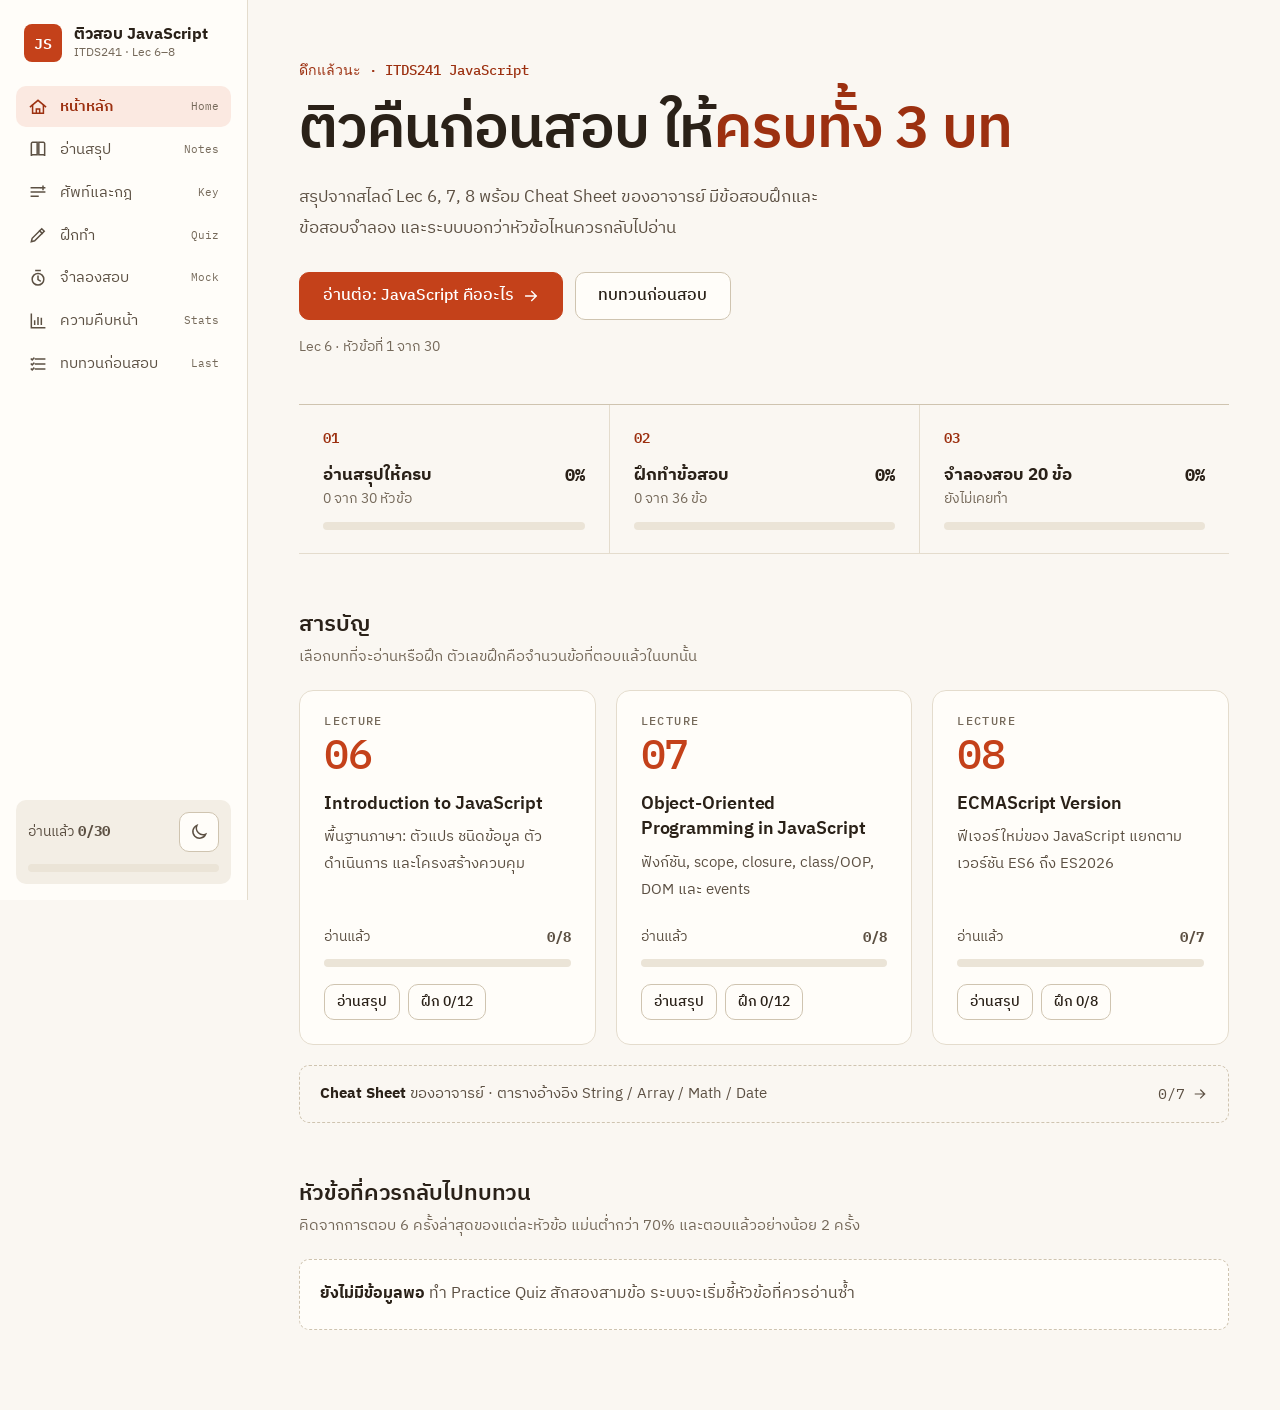
==== commit 19468145: "Redesign Home: chapter table of contents, drop streak and latest mock" ====
--- a/index.html
+++ b/index.html
@@ -190,20 +190,38 @@
 .mono { font-family: var(--mono); }
 
 /* ---------- dashboard ---------- */
-.hero { display: grid; grid-template-columns: minmax(0, 1.25fr) minmax(0, 1fr); gap: clamp(1.5rem, 4vw, 3rem); padding: clamp(1.5rem, 3.5vw, 2.75rem); background: var(--accent-soft); border: 1px solid var(--accent-line); border-radius: 20px; box-shadow: var(--shadow); }
-.hero h1 { font-size: clamp(1.9rem, 3.8vw, 3rem); line-height: 1.2; margin-bottom: 1rem; }
-.hero h1 em { font-style: normal; color: var(--accent-strong); }
-.hero .lead { color: var(--ink-2); max-width: 32rem; }
-.hero .actions { display: flex; flex-wrap: wrap; gap: .75rem; margin-top: 1.5rem; }
-.plan { display: grid; gap: .9rem; align-content: center; list-style: none; margin: 0; padding: 0; }
-.plan li { display: grid; grid-template-columns: 2.6rem 1fr; gap: .9rem; align-items: center; padding: .9rem 1rem; background: var(--surface); border: 1px solid var(--line); border-radius: var(--r-md); transition: transform .15s ease, border-color .15s; }
-.plan li:hover { transform: translateY(-2px); border-color: var(--accent-line); }
-.plan .n { font: 600 1.35rem/1 var(--mono); color: var(--accent-strong); }
-.plan li.done .n { color: var(--ok); }
-.plan a { color: inherit; text-decoration: none; display: contents; }
-.plan b { display: flex; justify-content: space-between; gap: .5rem; font-size: .98rem; line-height: 1.4; }
-.plan small { display: block; color: var(--ink-3); margin-bottom: .45rem; font-size: .84rem; line-height: 1.4; }
-.dash-grid { display: grid; grid-template-columns: minmax(0, 1.5fr) minmax(0, 1fr); gap: 1.25rem; margin-top: 1.25rem; align-items: start; }
+.home-head { max-width: 46rem; padding: clamp(.25rem, 2vw, 1.25rem) 0 clamp(1.75rem, 4vw, 2.75rem); }
+.home-head .kicker { margin: 0 0 1rem; font: 500 .88rem/1.4 var(--mono); color: var(--accent-strong); }
+.home-head h1 { font-size: clamp(2.2rem, 5vw, 3.6rem); line-height: 1.18; letter-spacing: -.02em; margin-bottom: 1.1rem; }
+.home-head h1 em { font-style: normal; color: var(--accent-strong); }
+.home-head .lead { margin: 0; max-width: 34rem; font-size: 1.08rem; color: var(--ink-2); }
+.home-head .actions { display: flex; flex-wrap: wrap; gap: .75rem; margin-top: 1.75rem; }
+.btn-lg { min-height: 3rem; padding: .6rem 1.4rem; font-size: 1rem; }
+.next-sub { margin: .9rem 0 0; font-size: .88rem; color: var(--ink-3); }
+.steps { display: grid; grid-template-columns: repeat(3, minmax(0, 1fr)); margin: 0; padding: 0; list-style: none; border-top: 1px solid var(--line-strong); border-bottom: 1px solid var(--line); }
+.steps li + li { border-left: 1px solid var(--line); }
+.steps a { display: block; height: 100%; padding: 1.25rem 1.5rem 1.4rem; color: inherit; text-decoration: none; transition: background-color .15s; }
+.steps a:hover { background: var(--surface-2); }
+.steps .n { font: 600 .85rem/1 var(--mono); color: var(--accent-strong); }
+.steps li.done .n { color: var(--ok); }
+.steps b { display: flex; justify-content: space-between; gap: .5rem; margin: .65rem 0 .15rem; font-size: 1.05rem; line-height: 1.4; }
+.steps small { display: block; margin-bottom: .8rem; font-size: .86rem; line-height: 1.4; color: var(--ink-3); }
+.home-sec { margin-top: clamp(2.25rem, 5vw, 3.5rem); }
+.home-sec > h2 { font-size: 1.4rem; }
+.home-sec > .sub { margin: .3rem 0 1.25rem; font-size: .92rem; color: var(--ink-3); }
+.chapters { display: grid; grid-template-columns: repeat(3, minmax(0, 1fr)); gap: 1.25rem; }
+.chapter { display: flex; flex-direction: column; padding: 1.5rem; background: var(--surface); border: 1px solid var(--line); border-radius: var(--r-lg); transition: transform .18s, border-color .18s, box-shadow .18s; }
+.chapter:hover { transform: translateY(-3px); border-color: var(--accent-line); box-shadow: var(--shadow); }
+.ch-num { margin: 0 0 1rem; font: 500 2.6rem/1 var(--mono); letter-spacing: -.03em; color: var(--accent); }
+.ch-num small { display: block; margin-bottom: .4rem; font: 500 .72rem/1 var(--mono); letter-spacing: .12em; color: var(--ink-3); }
+.chapter h3 { font-size: 1.15rem; line-height: 1.4; }
+.ch-sub { flex: 1; margin: .5rem 0 1.4rem; font-size: .92rem; color: var(--ink-2); }
+.ch-prog { display: flex; justify-content: space-between; margin-bottom: .5rem; font-size: .88rem; color: var(--ink-2); }
+.ch-links { display: flex; flex-wrap: wrap; gap: .5rem; margin-top: 1.1rem; }
+.cs-line { display: flex; justify-content: space-between; align-items: center; gap: 1rem; margin-top: 1.25rem; padding: .9rem 1.25rem; border: 1px dashed var(--line-strong); border-radius: var(--r-md); color: var(--ink-2); text-decoration: none; font-size: .92rem; transition: border-color .15s, background-color .15s; }
+.cs-line:hover { border-color: var(--accent); background: var(--accent-soft); }
+.cs-line b { color: var(--ink); }
+.cs-line .mono { display: inline-flex; align-items: center; gap: .4rem; white-space: nowrap; }
 .stack { display: grid; gap: 1.25rem; }
 .weak-list { display: grid; gap: .5rem; list-style: none; padding: 0; margin: 0; }
 .weak-item { display: grid; grid-template-columns: 1fr auto; gap: .2rem 1rem; align-items: center; padding: .75rem .95rem; background: var(--surface); border: 1px solid var(--line-strong); border-radius: var(--r-md); text-decoration: none; color: var(--ink); transition: transform .15s, border-color .15s, background-color .15s; }
@@ -211,12 +229,6 @@
 .weak-item b { font-weight: 600; line-height: 1.4; }
 .weak-item .pct { font: 600 .85rem/1 var(--mono); color: var(--bad); background: var(--bad-soft); border: 1px solid var(--bad-line); border-radius: var(--r-sm); padding: .3rem .5rem; }
 .weak-item small { grid-column: 1 / -1; color: var(--ink-3); font-size: .85rem; line-height: 1.4; }
-.spark { width: 100%; height: auto; display: block; }
-.spark text { font: 500 11px var(--mono); fill: var(--ink-3); }
-.big-num { font: 600 2.6rem/1 var(--mono); letter-spacing: -.02em; }
-.streak-row { display: flex; gap: .3rem; margin-top: .9rem; }
-.streak-row .d { flex: 1; height: 1.6rem; max-width: 1.6rem; border-radius: 5px; background: var(--surface-3); }
-.streak-row .d.on { background: var(--accent); }
 .lec-rows { display: grid; gap: 1rem; }
 .lec-row { display: grid; grid-template-columns: 6.5rem 1fr auto; align-items: center; gap: 1rem; }
 .lec-row .tag { font: 600 .9rem/1 var(--mono); }
@@ -460,12 +472,16 @@
   .scrim { display: block; position: fixed; inset: 0; z-index: 65; background: rgba(30, 22, 14, .4); opacity: 0; pointer-events: none; transition: opacity .25s; }
   body.nav-open .scrim { opacity: 1; pointer-events: auto; }
   .topbar { display: flex; }
-  .hero, .dash-grid, .quiz { grid-template-columns: minmax(0, 1fr); }
+  .quiz { grid-template-columns: minmax(0, 1fr); }
+  .chapters { grid-template-columns: minmax(0, 1fr); }
   .qnav { position: static; }
   .notes-bar { top: 3.4rem; }
   html { scroll-padding-top: 7.5rem; }
 }
 @media (max-width: 560px) {
+  .steps { grid-template-columns: minmax(0, 1fr); }
+  .steps li + li { border-left: 0; border-top: 1px solid var(--line); }
+  .cs-line { flex-direction: column; align-items: flex-start; gap: .4rem; }
   .opt { grid-template-columns: 1.75rem 1fr auto; padding: .7rem .8rem; gap: .6rem; }
   .topic-row { grid-template-columns: minmax(0, 1fr) 3.5rem; }
   .topic-row .bar { grid-column: 1 / -1; order: 3; }
@@ -2063,8 +2079,6 @@
   const p = practiceDone();
   const mockBest = bestMock();
   const weak = weakTopics(state.attempts).slice(0, 4);
-  const streak = streakDays(state.days, new Date());
-  const acc = accuracy();
 
   const steps = [
     ['01', 'อ่านสรุปให้ครบ', `${r} จาก ${SECTIONS.length} หัวข้อ`, pct(r, SECTIONS.length), '#/notes/l6', r === SECTIONS.length],
@@ -2072,69 +2086,52 @@
     ['03', 'จำลองสอบ 20 ข้อ', state.mocks.length ? `ทำแล้ว ${state.mocks.length} รอบ ดีที่สุด ${mockBest}%` : 'ยังไม่เคยทำ', state.mocks.length ? 100 : 0, '#/mock', state.mocks.length > 0],
   ];
 
-  const lecRows = LEC_KEYS.map((k) => {
-    const secs = SECTIONS.filter((s) => s.lec === LEC_TO_NOTE[k]);
-    const rd = secs.filter((s) => state.read[s.id]).length;
-    return `<div class="lec-row"><span class="tag">${LEC_LABEL[k]}</span><div class="bar" role="img" aria-label="${LEC_LABEL[k]} อ่านแล้ว ${rd} จาก ${secs.length} หัวข้อ"><i data-w="${pct(rd, secs.length)}"></i></div><span class="pct">${rd}/${secs.length}</span></div>`;
+  const readOf = (noteId) => { const secs = SECTIONS.filter((s) => s.lec === noteId); return [secs.filter((s) => state.read[s.id]).length, secs.length]; };
+
+  const chapters = ['6', '7', '8'].map((k) => {
+    const note = NOTE_BY_ID[LEC_TO_NOTE[k]];
+    const [rd, total] = readOf(note.id);
+    const qs = PRACTICE.filter((q) => String(q.lec) === k);
+    const qd = qs.filter((q) => state.practice[q.id] !== undefined).length;
+    return `<article class="chapter">
+      <p class="ch-num mono"><small>LECTURE</small>${note.num}</p>
+      <h3>${esc(note.title)}</h3>
+      <p class="ch-sub">${esc(note.sub)}</p>
+      <div class="ch-prog"><span>อ่านแล้ว</span><b class="mono">${rd}/${total}</b></div>
+      <div class="bar" role="img" aria-label="${note.short} อ่านแล้ว ${rd} จาก ${total} หัวข้อ"><i data-w="${pct(rd, total)}"></i></div>
+      <div class="ch-links"><a class="btn btn-sm" href="#/notes/${note.id}">อ่านสรุป</a><a class="btn btn-sm" href="#/practice" data-flec="${k}">ฝึก ${qd}/${qs.length}</a></div>
+    </article>`;
   }).join('');
 
-  const recent = state.mocks.slice(-8);
-  let spark;
-  if (recent.length) {
-    const w = 320, h = 120, padL = 30, padR = 16, padT = 24, padB = 16;
-    const pts = recent.map((m, i) => [recent.length === 1 ? (w + padL - padR) / 2 : padL + 14 + (i * (w - padL - padR - 28)) / (recent.length - 1), padT + ((h - padT - padB) * (100 - m.pct)) / 100, m.pct]);
-    const line = pts.map((q) => q.slice(0, 2).join(',')).join(' ');
-    spark = `<svg class="spark" viewBox="0 0 ${w} ${h}" role="img" aria-label="คะแนน Mock ล่าสุด ${recent.map((m) => m.pct + '%').join(', ')}"><line x1="${padL}" x2="${w - padR}" y1="${h - padB}" y2="${h - padB}" stroke="var(--line-strong)"/><line x1="${padL}" x2="${w - padR}" y1="${padT}" y2="${padT}" stroke="var(--line)" stroke-dasharray="3 4"/><text x="${padL - 6}" y="${padT + 4}" text-anchor="end">100</text><text x="${padL - 6}" y="${h - padB + 4}" text-anchor="end">0</text><polyline points="${line}" fill="none" stroke="var(--accent)" stroke-width="2.5" stroke-linejoin="round"/>${pts.map((q) => `<circle cx="${q[0]}" cy="${q[1]}" r="4" fill="var(--surface)" stroke="var(--accent)" stroke-width="2.5"/><text x="${q[0]}" y="${q[1] + (q[1] < padT + 10 ? 18 : -9)}" text-anchor="middle">${q[2]}</text>`).join('')}</svg>`;
-  } else {
-    spark = '<div class="empty"><b>ยังไม่มีคะแนน</b> ทำ Mock Exam หนึ่งรอบ กราฟคะแนนจะขึ้นตรงนี้</div>';
-  }
-
-  const days = [];
-  for (let i = 13; i >= 0; i--) { const d = new Date(); d.setDate(d.getDate() - i); days.push(dayKey(d)); }
+  const cs = NOTE_BY_ID.cs;
+  const [csRead, csTotal] = readOf(cs.id);
 
   root.innerHTML = `
-  <section class="hero">
-    <div>
-      <p class="muted mono" style="margin:0 0 .75rem">${greet} · ITDS241 JavaScript</p>
-      <h1>ติวคืนก่อนสอบ ให้ <em>ครบทั้ง 3 บท</em> ในที่เดียว</h1>
-      <p class="lead">สรุปจากสไลด์ Lec 6, 7, 8 พร้อม Cheat Sheet ของอาจารย์ มีข้อสอบฝึกและข้อสอบจำลอง และระบบบอกว่าหัวข้อไหนควรกลับไปอ่าน</p>
-      <div class="actions">
-        <a class="btn btn-primary" href="${act.href}">${esc(act.text)} ${icon('arrow', 18)}</a>
-        <a class="btn" href="#/last">ทบทวนก่อนสอบ</a>
-      </div>
-      <p class="muted" style="margin:.9rem 0 0;font-size:.88rem">${esc(act.sub)}</p>
+  <header class="home-head">
+    <p class="kicker">${greet} · ITDS241 JavaScript</p>
+    <h1>ติวคืนก่อนสอบ ให้<em>ครบทั้ง 3 บท</em></h1>
+    <p class="lead">สรุปจากสไลด์ Lec 6, 7, 8 พร้อม Cheat Sheet ของอาจารย์ มีข้อสอบฝึกและข้อสอบจำลอง และระบบบอกว่าหัวข้อไหนควรกลับไปอ่าน</p>
+    <div class="actions">
+      <a class="btn btn-primary btn-lg" href="${act.href}">${esc(act.text)} ${icon('arrow', 18)}</a>
+      <a class="btn btn-lg" href="#/last">ทบทวนก่อนสอบ</a>
     </div>
-    <ol class="plan" aria-label="แผนก่อนสอบ">
-      ${steps.map((s) => `<li class="${s[5] ? 'done' : ''}"><span class="n">${s[0]}</span><a href="${s[4]}"><span><b><span>${s[1]}</span><span class="mono">${s[3]}%</span></b><small>${esc(s[2])}</small><div class="bar"><i data-w="${s[3]}"></i></div></span></a></li>`).join('')}
-    </ol>
+    <p class="next-sub">${esc(act.sub)}</p>
+  </header>
+  <ol class="steps" aria-label="แผนก่อนสอบ">
+    ${steps.map((s) => `<li class="${s[5] ? 'done' : ''}"><a href="${s[4]}"><span class="n">${s[0]}</span><b><span>${s[1]}</span><span class="mono">${s[3]}%</span></b><small>${esc(s[2])}</small><div class="bar"><i data-w="${s[3]}"></i></div></a></li>`).join('')}
+  </ol>
+  <section class="home-sec" aria-labelledby="toc-h">
+    <h2 id="toc-h">สารบัญ</h2>
+    <p class="sub">เลือกบทที่จะอ่านหรือฝึก ตัวเลขฝึกคือจำนวนข้อที่ตอบแล้วในบทนั้น</p>
+    <div class="chapters">${chapters}</div>
+    <a class="cs-line" href="#/notes/cs"><span><b>${esc(cs.short)}</b> ของอาจารย์ · ตารางอ้างอิง String / Array / Math / Date</span><span class="mono">${csRead}/${csTotal} ${icon('arrow', 16)}</span></a>
   </section>
-  <div class="dash-grid">
-    <div class="stack">
-      <section class="card" aria-labelledby="weak-h">
-        <h2 id="weak-h">หัวข้อที่ควรกลับไปทบทวน</h2>
-        <p class="sub">คิดจากการตอบ ${WEAK_WINDOW} ครั้งล่าสุดของแต่ละหัวข้อ แม่นต่ำกว่า 70% และตอบแล้วอย่างน้อย 2 ครั้ง</p>
-        ${weak.length ? `<ul class="weak-list">${weak.map((w) => { const s = SECTION_BY_ID[w.topic]; return `<li><a class="weak-item" href="#/notes/${s.lec}/${s.id}"><b>${esc(s.title)}</b><span class="pct">${Math.round(w.acc * 100)}%</span><small>${s.lecShort} · ตอบ ${w.n} ครั้งล่าสุด กดเพื่ออ่านหัวข้อนี้</small></a></li>`; }).join('')}</ul>` : `<div class="empty">${state.attempts.length < 2 ? '<b>ยังไม่มีข้อมูลพอ</b> ทำ Practice Quiz สักสองสามข้อ ระบบจะเริ่มชี้หัวข้อที่ควรอ่านซ้ำ' : '<b>ยังไม่พบหัวข้อที่อ่อน</b> ทำต่อเพื่อให้ผลแม่นขึ้น'}</div>`}
-      </section>
-      <section class="card" aria-labelledby="lec-h">
-        <h2 id="lec-h">อ่านไปถึงไหนแล้ว</h2>
-        <p class="sub">นับจากหัวข้อที่กด "อ่านแล้ว" ในหน้าอ่านสรุป</p>
-        <div class="lec-rows">${lecRows}</div>
-      </section>
-    </div>
-    <div class="stack">
-      <section class="card" aria-labelledby="score-h">
-        <h2 id="score-h">คะแนน Mock ล่าสุด</h2>
-        <p class="sub">${state.mocks.length ? `ทำแล้ว ${state.mocks.length} รอบ` : 'ยังไม่มีรอบที่ทำ'}</p>
-        ${spark}
-      </section>
-      <section class="card" aria-labelledby="streak-h">
-        <h2 id="streak-h">ต่อเนื่องกี่วัน</h2>
-        <div class="big-num">${streak}<span class="muted" style="font-size:1rem;font-weight:400"> วัน</span></div>
-        <div class="streak-row" role="img" aria-label="14 วันที่ผ่านมา เรียนไป ${days.filter((d) => state.days.includes(d)).length} วัน">${days.map((d) => `<span class="d ${state.days.includes(d) ? 'on' : ''}" title="${d}"></span>`).join('')}</div>
-        <p class="muted" style="margin:.9rem 0 0;font-size:.88rem">${acc === null ? 'ยังไม่มีข้อมูลความแม่นยำ' : `ตอบถูกรวม ${acc}% จาก ${state.attempts.length} ครั้ง`}</p>
-      </section>
-    </div>
-  </div>`;
+  <section class="home-sec" aria-labelledby="weak-h">
+    <h2 id="weak-h">หัวข้อที่ควรกลับไปทบทวน</h2>
+    <p class="sub">คิดจากการตอบ ${WEAK_WINDOW} ครั้งล่าสุดของแต่ละหัวข้อ แม่นต่ำกว่า 70% และตอบแล้วอย่างน้อย 2 ครั้ง</p>
+    ${weak.length ? `<ul class="weak-list">${weak.map((w) => { const s = SECTION_BY_ID[w.topic]; return `<li><a class="weak-item" href="#/notes/${s.lec}/${s.id}"><b>${esc(s.title)}</b><span class="pct">${Math.round(w.acc * 100)}%</span><small>${s.lecShort} · ตอบ ${w.n} ครั้งล่าสุด กดเพื่ออ่านหัวข้อนี้</small></a></li>`; }).join('')}</ul>` : `<div class="empty">${state.attempts.length < 2 ? '<b>ยังไม่มีข้อมูลพอ</b> ทำ Practice Quiz สักสองสามข้อ ระบบจะเริ่มชี้หัวข้อที่ควรอ่านซ้ำ' : '<b>ยังไม่พบหัวข้อที่อ่อน</b> ทำต่อเพื่อให้ผลแม่นขึ้น'}</div>`}
+  </section>`;
+  $$('[data-flec]', root).forEach((a) => a.addEventListener('click', () => { state.last.fLec = a.dataset.flec; save(); }));
   requestAnimationFrame(() => $$('[data-w]', root).forEach((el) => { el.style.width = el.dataset.w + '%'; }));
 };
 
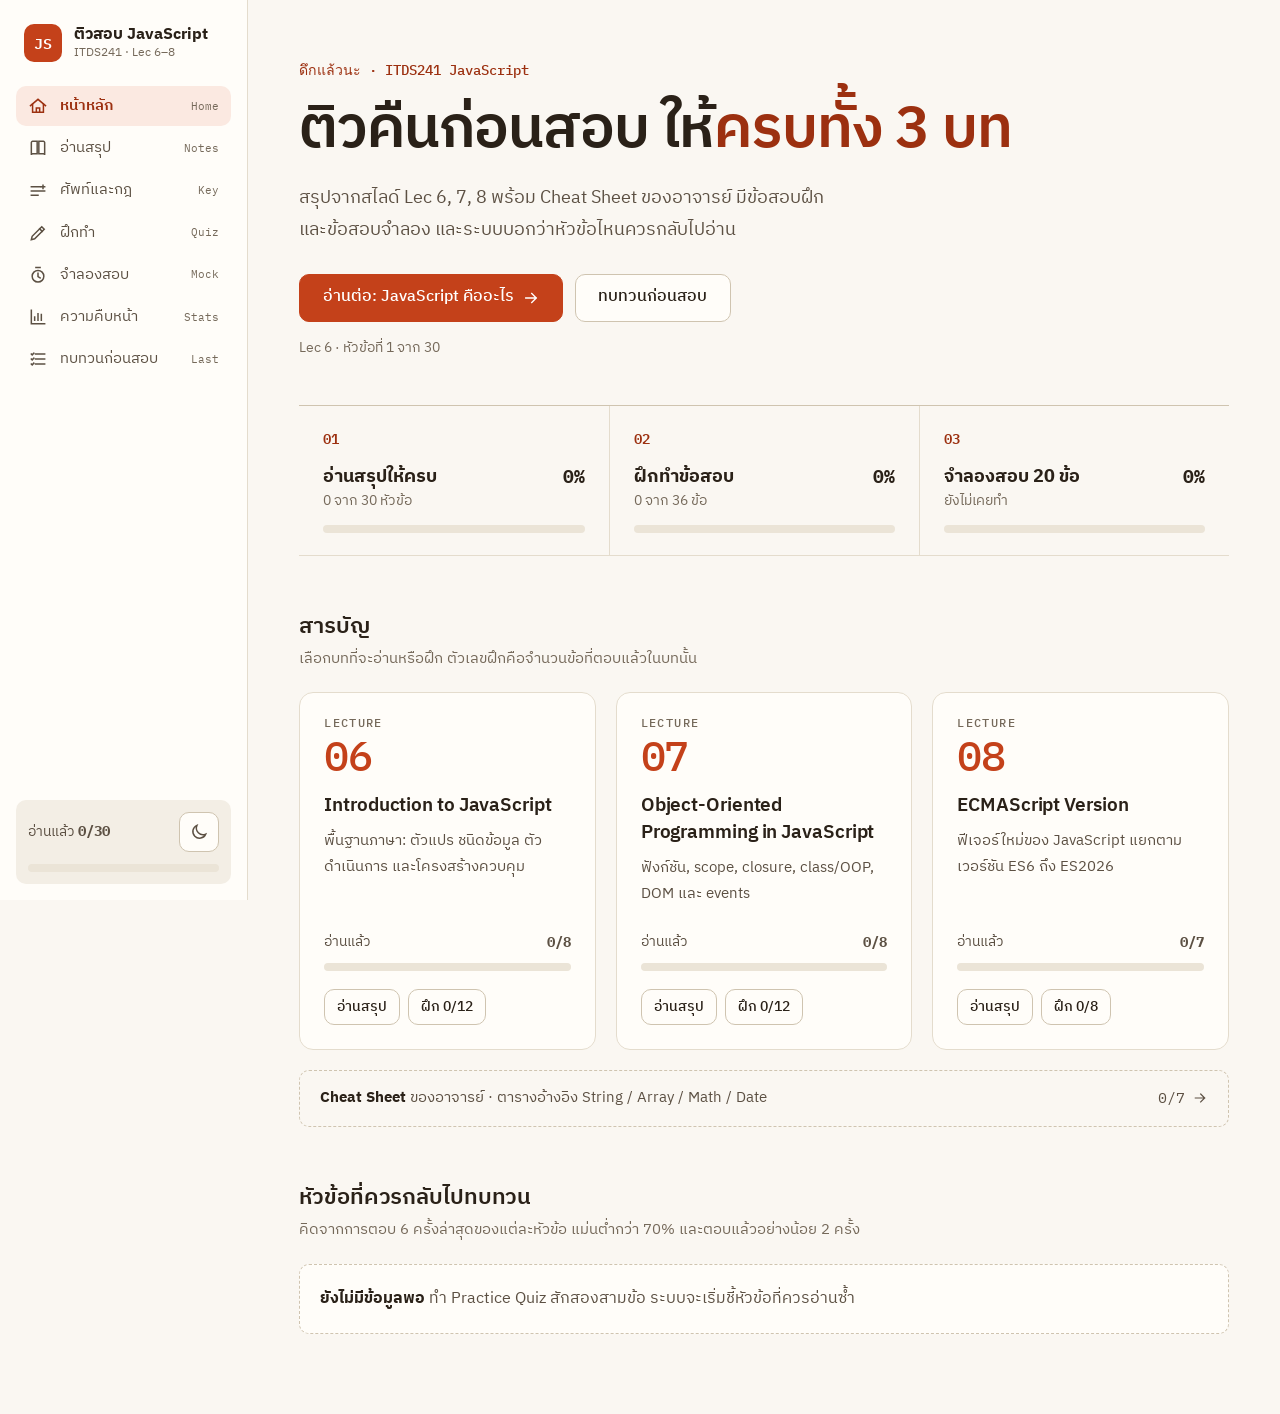
==== commit a1b5375a: "Improve mobile quiz usability, accessibility, and design-system consistency - Scroll and focus the e" ====
--- a/index.html
+++ b/index.html
@@ -44,7 +44,9 @@
   --shadow: 0 1px 2px rgba(42, 33, 24, .06), 0 8px 24px rgba(42, 33, 24, .08);
   --glass: rgba(250, 247, 242, .82);
   --r-lg: 14px;
+  --r-xl: 20px;
   --r-md: 10px;
+  --r-xs: 4px;
   --r-sm: 6px;
   --rail: 15.5rem;
   --font: "IBM Plex Sans Thai", "Leelawadee UI", "Noto Sans Thai", Tahoma, system-ui, sans-serif;
@@ -103,7 +105,7 @@
 p { margin: 0 0 1em; }
 a { color: var(--accent-strong); text-underline-offset: 3px; }
 code, kbd, pre { font-family: var(--mono); }
-:focus-visible { outline: 2px solid var(--accent); outline-offset: 2px; border-radius: 4px; }
+:focus-visible { outline: 2px solid var(--accent); outline-offset: 2px; border-radius: var(--r-xs); }
 button { font: inherit; color: inherit; cursor: pointer; }
 .sr { position: absolute; width: 1px; height: 1px; overflow: hidden; clip: rect(0 0 0 0); white-space: nowrap; }
 
@@ -118,7 +120,7 @@
 .brand { display: flex; align-items: center; gap: .75rem; padding: 0 .5rem; text-decoration: none; color: var(--ink); }
 .brand-mark {
   display: grid; place-items: center; width: 2.4rem; height: 2.4rem;
-  background: var(--accent); color: #fff; border-radius: 8px;
+  background: var(--accent); color: #fff; border-radius: var(--r-md);
   font: 600 .95rem/1 var(--mono);
 }
 .brand b { display: block; font-size: 1rem; line-height: 1.25; }
@@ -127,7 +129,7 @@
 .nav a {
   display: flex; align-items: center; gap: .75rem;
   padding: .6rem .75rem; border-radius: var(--r-md);
-  color: var(--ink-2); text-decoration: none; font-size: .95rem; line-height: 1.4;
+  color: var(--ink-2); text-decoration: none; font-size: .92rem; line-height: 1.4;
   transition: background-color .15s, color .15s;
 }
 .nav a svg { flex: none; }
@@ -172,8 +174,8 @@
 .icon-btn:hover { background: var(--surface-2); }
 .icon-btn:active { transform: scale(.93); }
 .card { background: var(--surface); border: 1px solid var(--line); border-radius: var(--r-lg); padding: 1.5rem; }
-.card h2 { font-size: 1.15rem; margin-bottom: .25rem; }
-.card .sub { color: var(--ink-3); font-size: .9rem; margin: 0 0 1rem; }
+.card h2 { font-size: 1.2rem; margin-bottom: .25rem; }
+.card .sub { color: var(--ink-3); font-size: .92rem; margin: 0 0 1rem; }
 .chip { display: inline-block; padding: .05rem .5rem; border-radius: var(--r-sm); background: var(--surface-2); color: var(--ink-2); font: 500 .78rem/1.7 var(--mono); border: 1px solid var(--line); }
 .chip.acc { background: var(--accent-soft); color: var(--accent-strong); border-color: var(--accent-line); }
 .bar { height: .5rem; background: var(--surface-3); border-radius: 99px; overflow: hidden; }
@@ -181,7 +183,7 @@
 .bar.ok > i { background: var(--ok); }
 .bar.bad > i { background: var(--bad); }
 .seg { display: inline-flex; flex-wrap: wrap; gap: .25rem; padding: .25rem; background: var(--surface-2); border-radius: var(--r-md); border: 1px solid var(--line); }
-.seg button { border: 0; background: transparent; padding: .35rem .8rem; min-height: 2.25rem; border-radius: 8px; color: var(--ink-2); font-size: .9rem; transition: background-color .15s, color .15s; }
+.seg button { border: 0; background: transparent; padding: .35rem .8rem; min-height: 2.25rem; border-radius: var(--r-sm); color: var(--ink-2); font-size: .92rem; transition: background-color .15s, color .15s; }
 .seg button:hover { color: var(--ink); }
 .seg button[aria-pressed="true"], .seg button[aria-selected="true"] { background: var(--surface); color: var(--ink); font-weight: 600; box-shadow: 0 1px 2px rgba(42, 33, 24, .12); }
 .empty { padding: 1.25rem; border: 1px dashed var(--line-strong); border-radius: var(--r-md); color: var(--ink-2); background: var(--surface); }
@@ -194,7 +196,7 @@
 .home-head .kicker { margin: 0 0 1rem; font: 500 .88rem/1.4 var(--mono); color: var(--accent-strong); }
 .home-head h1 { font-size: clamp(2.2rem, 5vw, 3.6rem); line-height: 1.18; letter-spacing: -.02em; margin-bottom: 1.1rem; }
 .home-head h1 em { font-style: normal; color: var(--accent-strong); }
-.home-head .lead { margin: 0; max-width: 34rem; font-size: 1.08rem; color: var(--ink-2); }
+.home-head .lead { margin: 0; max-width: 34rem; font-size: 1.1rem; color: var(--ink-2); }
 .home-head .actions { display: flex; flex-wrap: wrap; gap: .75rem; margin-top: 1.75rem; }
 .btn-lg { min-height: 3rem; padding: .6rem 1.4rem; font-size: 1rem; }
 .next-sub { margin: .9rem 0 0; font-size: .88rem; color: var(--ink-3); }
@@ -204,7 +206,7 @@
 .steps a:hover { background: var(--surface-2); }
 .steps .n { font: 600 .85rem/1 var(--mono); color: var(--accent-strong); }
 .steps li.done .n { color: var(--ok); }
-.steps b { display: flex; justify-content: space-between; gap: .5rem; margin: .65rem 0 .15rem; font-size: 1.05rem; line-height: 1.4; }
+.steps b { display: flex; justify-content: space-between; gap: .5rem; margin: .65rem 0 .15rem; font-size: 1.1rem; line-height: 1.4; }
 .steps small { display: block; margin-bottom: .8rem; font-size: .86rem; line-height: 1.4; color: var(--ink-3); }
 .home-sec { margin-top: clamp(2.25rem, 5vw, 3.5rem); }
 .home-sec > h2 { font-size: 1.4rem; }
@@ -214,7 +216,7 @@
 .chapter:hover { transform: translateY(-3px); border-color: var(--accent-line); box-shadow: var(--shadow); }
 .ch-num { margin: 0 0 1rem; font: 500 2.6rem/1 var(--mono); letter-spacing: -.03em; color: var(--accent); }
 .ch-num small { display: block; margin-bottom: .4rem; font: 500 .72rem/1 var(--mono); letter-spacing: .12em; color: var(--ink-3); }
-.chapter h3 { font-size: 1.15rem; line-height: 1.4; }
+.chapter h3 { font-size: 1.2rem; line-height: 1.4; }
 .ch-sub { flex: 1; margin: .5rem 0 1.4rem; font-size: .92rem; color: var(--ink-2); }
 .ch-prog { display: flex; justify-content: space-between; margin-bottom: .5rem; font-size: .88rem; color: var(--ink-2); }
 .ch-links { display: flex; flex-wrap: wrap; gap: .5rem; margin-top: 1.1rem; }
@@ -253,9 +255,10 @@
 .toc a.is-read::after { content: " ✓"; color: var(--ok); }
 .sec { margin-bottom: 1.25rem; background: var(--surface); border: 1px solid var(--line); border-radius: var(--r-lg); }
 .sec-head { display: flex; align-items: center; gap: .75rem; padding: 1rem 1.25rem; }
-.sec-toggle { flex: 1; display: flex; align-items: center; gap: .85rem; text-align: left; background: none; border: 0; padding: .15rem 0; min-width: 0; }
+.sec-h { flex: 1; min-width: 0; margin: 0; font-size: 1.2rem; }
+.sec-toggle { width: 100%; display: flex; align-items: center; gap: .85rem; text-align: left; background: none; border: 0; padding: .15rem 0; min-width: 0; font: inherit; }
 .sec-toggle .idx { font: 600 .9rem/1 var(--mono); color: var(--accent-strong); min-width: 1.7rem; }
-.sec-toggle h2 { font-size: 1.2rem; flex: 1; }
+.sec-toggle .sec-title { flex: 1; font-weight: 600; line-height: 1.3; }
 .sec-toggle .chev { color: var(--ink-3); transition: transform .25s ease; }
 .sec[data-open="false"] .chev { transform: rotate(-90deg); }
 .read-btn { flex: none; display: inline-flex; align-items: center; gap: .4rem; min-height: 2.25rem; padding: .25rem .7rem; border-radius: var(--r-md); border: 1px solid var(--line-strong); background: transparent; font-size: .85rem; color: var(--ink-2); transition: background-color .15s, color .15s, border-color .15s, transform .12s; }
@@ -270,16 +273,16 @@
 .sec h3 { font-size: 1.02rem; margin: 1.6rem 0 .6rem; }
 .sec ul, .sec ol { padding-left: 1.3rem; margin: 0 0 1em; }
 .sec li { margin-bottom: .3rem; }
-.sec p code, .sec li code, .sec td code, .callout code { background: var(--surface-2); border: 1px solid var(--line); border-radius: 4px; padding: .05em .35em; font-size: .88em; }
+.sec p code, .sec li code, .sec td code, .callout code { background: var(--surface-2); border: 1px solid var(--line); border-radius: var(--r-xs); padding: .05em .35em; font-size: .88em; }
 .callout { margin: 1.1rem 0; padding: 1rem 1.15rem; border-radius: var(--r-md); border: 1px solid var(--line); background: var(--surface-2); }
-.callout-title { display: flex; align-items: center; gap: .5rem; margin-bottom: .4rem; font-weight: 600; font-size: .95rem; line-height: 1.4; }
+.callout-title { display: flex; align-items: center; gap: .5rem; margin-bottom: .4rem; font-weight: 600; font-size: .92rem; line-height: 1.4; }
 .callout > :last-child { margin-bottom: 0; }
 .callout ul, .callout ol { margin-bottom: 0; }
 .callout.key { background: var(--accent-soft); border-color: var(--accent-line); }
 .callout.key .callout-title { color: var(--accent-strong); }
 .callout.warn { background: var(--warn-soft); border-color: var(--warn-line); }
 .callout.warn .callout-title { color: var(--warn); }
-.callout.note { background: transparent; border-style: dashed; border-color: var(--line-strong); color: var(--ink-2); font-size: .94rem; }
+.callout.note { background: transparent; border-style: dashed; border-color: var(--line-strong); color: var(--ink-2); font-size: 1rem; }
 .callout.note .callout-title { color: var(--ink-3); font-weight: 500; }
 .callout.key code, .callout.warn code { background: rgba(255, 255, 255, .55); }
 :root[data-theme="dark"] .callout.key code, :root[data-theme="dark"] .callout.warn code { background: rgba(0, 0, 0, .25); }
@@ -315,7 +318,7 @@
 .search input { flex: 1; min-height: 2.9rem; padding: .5rem 1rem; border: 1px solid var(--line-strong); border-radius: var(--r-md); background: var(--surface); color: var(--ink); font: inherit; }
 .search input:focus-visible { outline-offset: 0; border-color: var(--accent); }
 .kc-block { margin-top: 2.5rem; }
-.kc-block > h2 { font-size: 1.3rem; margin-bottom: 1rem; display: flex; align-items: baseline; gap: .75rem; }
+.kc-block > h2 { font-size: 1.4rem; margin-bottom: 1rem; display: flex; align-items: baseline; gap: .75rem; }
 .kc-block > h2 small { font: 400 .85rem var(--mono); color: var(--ink-3); }
 .syn-grid, .cmp-grid { display: grid; grid-template-columns: repeat(auto-fill, minmax(21rem, 1fr)); gap: 1rem; align-items: start; }
 .syn { background: var(--surface); border: 1px solid var(--line); border-radius: var(--r-md); overflow: hidden; transition: border-color .15s, transform .15s; }
@@ -335,7 +338,7 @@
 .pit-list { display: grid; gap: .75rem; }
 .pit { padding: .9rem 1.1rem; background: var(--warn-soft); border: 1px solid var(--warn-line); border-radius: var(--r-md); }
 .pit b { display: flex; align-items: center; gap: .5rem; color: var(--warn); }
-.pit p { margin: .2rem 0 0; color: var(--ink); font-size: .94rem; }
+.pit p { margin: .2rem 0 0; color: var(--ink); font-size: 1rem; }
 
 /* ---------- quiz ---------- */
 .q-tools { display: flex; flex-wrap: wrap; gap: .75rem 1.5rem; align-items: center; margin-bottom: 1.5rem; }
@@ -344,16 +347,16 @@
 .q-card { background: var(--surface); border: 1px solid var(--line); border-radius: var(--r-lg); padding: clamp(1.25rem, 3vw, 2rem); }
 .q-meta { display: flex; flex-wrap: wrap; align-items: center; gap: .5rem; margin-bottom: 1rem; }
 .q-meta .no { font: 600 .95rem/1 var(--mono); margin-right: auto; }
-.q-text { font-size: 1.12rem; line-height: 1.7; font-weight: 500; margin-bottom: 1rem; }
+.q-text { font-size: 1.1rem; line-height: 1.7; font-weight: 500; margin-bottom: 1rem; }
 .q-card .codebox { margin-top: 0; }
 .opts { display: grid; gap: .6rem; margin: 1.25rem 0 0; padding: 0; list-style: none; }
 .opt { width: 100%; display: grid; grid-template-columns: 2rem 1fr auto; gap: .8rem; align-items: start; text-align: left; padding: .8rem 1rem; background: var(--surface); border: 1.5px solid var(--line-strong); border-radius: var(--r-md); line-height: 1.6; transition: transform .12s ease, border-color .15s, background-color .15s, box-shadow .15s; }
-.opt:hover:not([disabled]) { border-color: var(--accent); transform: translateY(-1px); background: var(--accent-soft); }
-.opt:active:not([disabled]) { transform: scale(.985); }
-.opt[disabled] { cursor: default; }
+.opt:hover:not([disabled]):not([aria-disabled="true"]) { border-color: var(--accent); transform: translateY(-1px); background: var(--accent-soft); }
+.opt:active:not([disabled]):not([aria-disabled="true"]) { transform: scale(.985); }
+.opt[disabled], .opt[aria-disabled="true"] { cursor: default; }
 .opt-key { display: grid; place-items: center; width: 1.75rem; height: 1.75rem; border-radius: 6px; background: var(--surface-2); font: 600 .82rem/1 var(--mono); color: var(--ink-2); border: 1px solid var(--line); }
 .opt-txt { white-space: pre-wrap; overflow-wrap: anywhere; padding-top: .1rem; }
-.opt.is-code .opt-txt { font-family: var(--mono); font-size: .9rem; }
+.opt.is-code .opt-txt { font-family: var(--mono); font-size: .92rem; }
 .opt .mark { width: 1.4rem; height: 1.4rem; margin-top: .2rem; }
 .opt.sel { border-color: var(--accent); background: var(--accent-soft); }
 .opt.sel .opt-key { background: var(--accent); color: #fff; border-color: var(--accent); }
@@ -374,20 +377,24 @@
 .explain h3 { font-size: 1rem; display: flex; align-items: center; gap: .5rem; margin-bottom: .4rem; }
 .explain.ok h3 { color: var(--ok); }
 .explain.bad h3 { color: var(--bad); }
-.explain p { margin: 0; color: var(--ink); font-size: .96rem; }
-.explain .go { margin-top: .75rem; display: inline-flex; font-size: .9rem; }
+.explain p { margin: 0; color: var(--ink); font-size: 1rem; }
+.explain .go { margin-top: .75rem; display: inline-flex; font-size: .92rem; }
 .q-foot { display: flex; justify-content: space-between; align-items: center; gap: 1rem; margin-top: 1.5rem; }
 .qnav { position: sticky; top: 1.5rem; padding: 1rem; background: var(--surface); border: 1px solid var(--line); border-radius: var(--r-lg); }
-.qnav h2 { font-size: .9rem; color: var(--ink-3); font-weight: 500; margin-bottom: .75rem; }
+.qnav h2 { font-size: .92rem; color: var(--ink-3); font-weight: 500; margin-bottom: .75rem; }
 .qdots { display: grid; grid-template-columns: repeat(auto-fill, minmax(2rem, 1fr)); gap: .35rem; }
 .qdot { aspect-ratio: 1; min-height: 2rem; display: grid; place-items: center; border-radius: 6px; border: 1px solid var(--line-strong); background: var(--surface); font: 500 .78rem/1 var(--mono); color: var(--ink-2); transition: transform .12s, border-color .15s; }
 .qdot:hover { border-color: var(--accent); }
 .qdot.ok { background: var(--ok-soft); border-color: var(--ok); color: var(--ok); }
 .qdot.bad { background: var(--bad-soft); border-color: var(--bad); color: var(--bad); }
+.qdot { position: relative; }
+.qdot.ok::after, .qdot.bad::after { content: ""; position: absolute; top: 3px; right: 3px; width: .5rem; height: .5rem; background: currentColor; -webkit-mask: var(--mark) center / contain no-repeat; mask: var(--mark) center / contain no-repeat; }
+.qdot.ok { --mark: url("data:image/svg+xml,%3Csvg xmlns='http://www.w3.org/2000/svg' viewBox='0 0 16 16'%3E%3Cpath d='M2 8.5 6 12.5 14 3.5' fill='none' stroke='%23000' stroke-width='2.6'/%3E%3C/svg%3E"); }
+.qdot.bad { --mark: url("data:image/svg+xml,%3Csvg xmlns='http://www.w3.org/2000/svg' viewBox='0 0 16 16'%3E%3Cpath d='M3 3 13 13M13 3 3 13' fill='none' stroke='%23000' stroke-width='2.6'/%3E%3C/svg%3E"); }
 .qdot.has { background: var(--accent-soft); border-color: var(--accent); color: var(--accent-strong); }
 .qdot[aria-current="true"] { outline: 2px solid var(--ink); outline-offset: 1px; }
-.qnav .legend { display: flex; flex-wrap: wrap; gap: .5rem 1rem; margin-top: .9rem; font-size: .8rem; color: var(--ink-3); }
-.qnav .legend i { display: inline-block; width: .7rem; height: .7rem; border-radius: 3px; margin-right: .3rem; vertical-align: -1px; }
+.qnav .legend { display: flex; flex-wrap: wrap; gap: .5rem 1rem; margin-top: .9rem; font-size: .78rem; color: var(--ink-3); }
+.qnav .legend i { display: inline-block; width: .7rem; height: .7rem; border-radius: var(--r-xs); margin-right: .3rem; vertical-align: -1px; }
 .mock-meta { display: flex; flex-wrap: wrap; gap: 1.5rem; margin: 1.5rem 0; }
 .mock-meta div { min-width: 6rem; }
 .mock-meta b { display: block; font: 600 1.7rem/1.2 var(--mono); }
@@ -396,7 +403,7 @@
 .rules li { margin-bottom: .4rem; }
 .timer { font: 600 1.05rem/1 var(--mono); padding: .45rem .8rem; border-radius: var(--r-md); background: var(--surface-2); border: 1px solid var(--line); }
 .mock-top { display: flex; align-items: center; justify-content: space-between; gap: 1rem; margin-bottom: 1.25rem; flex-wrap: wrap; }
-.result { text-align: center; padding: clamp(1.5rem, 4vw, 2.5rem); background: var(--surface); border: 1px solid var(--line); border-radius: 20px; box-shadow: var(--shadow); }
+.result { text-align: center; padding: clamp(1.5rem, 4vw, 2.5rem); background: var(--surface); border: 1px solid var(--line); border-radius: var(--r-xl); box-shadow: var(--shadow); }
 .score-big { font: 600 clamp(3.5rem, 12vw, 6rem)/1 var(--mono); letter-spacing: -.04em; color: var(--accent-strong); }
 .score-big small { font-size: .35em; color: var(--ink-3); letter-spacing: 0; }
 .result p { color: var(--ink-2); max-width: 34rem; margin: .75rem auto 0; }
@@ -436,14 +443,14 @@
 .last-grid { display: grid; grid-template-columns: repeat(auto-fit, minmax(22rem, 1fr)); gap: 1.25rem; }
 .last-group h2 { font-size: 1.1rem; margin-bottom: .75rem; display: flex; justify-content: space-between; align-items: baseline; }
 .last-group h2 small { font: 500 .8rem var(--mono); color: var(--ink-3); }
-.check { display: grid; grid-template-columns: 1.4rem 1fr; gap: .75rem; padding: .55rem .25rem; cursor: pointer; border-bottom: 1px solid var(--line); line-height: 1.6; font-size: .95rem; }
+.check { display: grid; grid-template-columns: 1.4rem minmax(0, 1fr); overflow-wrap: anywhere; gap: .75rem; padding: .55rem .25rem; cursor: pointer; border-bottom: 1px solid var(--line); line-height: 1.6; font-size: .92rem; }
 .check:last-child { border-bottom: 0; }
-.check input { appearance: none; -webkit-appearance: none; width: 1.3rem; height: 1.3rem; margin-top: .2rem; border: 1.5px solid var(--line-strong); border-radius: 5px; background: var(--surface); display: grid; place-items: center; cursor: pointer; transition: background-color .15s, border-color .15s, transform .12s; }
+.check input { appearance: none; -webkit-appearance: none; width: 1.3rem; height: 1.3rem; margin-top: .2rem; border: 1.5px solid var(--line-strong); border-radius: var(--r-xs); background: var(--surface); display: grid; place-items: center; cursor: pointer; transition: background-color .15s, border-color .15s, transform .12s; }
 .check input:active { transform: scale(.88); }
 .check input:checked { background: var(--ok); border-color: var(--ok); }
 .check input:checked::after { content: ""; width: .35rem; height: .65rem; border: solid #fff; border-width: 0 2px 2px 0; transform: translateY(-1px) rotate(45deg); }
 .check input:checked + span { color: var(--ink-3); text-decoration: line-through; text-decoration-color: var(--line-strong); }
-.check a { font-size: .8rem; margin-left: .4rem; }
+.check a { font-size: .78rem; margin-left: .4rem; }
 
 /* ---------- toasts, modal ---------- */
 .toasts { position: fixed; right: 1rem; bottom: 1rem; z-index: 90; display: grid; gap: .5rem; max-width: min(24rem, calc(100vw - 2rem)); }
@@ -451,7 +458,7 @@
 .toast.out { animation: toastOut .22s ease-in both; }
 @keyframes toastIn { from { opacity: 0; transform: translateY(12px) scale(.97); } to { opacity: 1; transform: none; } }
 @keyframes toastOut { to { opacity: 0; transform: translateY(8px); } }
-dialog { width: min(28rem, calc(100vw - 2rem)); padding: 1.5rem; border: 1px solid var(--line-strong); border-radius: 18px; background: var(--surface); color: var(--ink); box-shadow: var(--shadow); }
+dialog { width: min(28rem, calc(100vw - 2rem)); padding: 1.5rem; border: 1px solid var(--line-strong); border-radius: var(--r-xl); background: var(--surface); color: var(--ink); box-shadow: var(--shadow); }
 dialog::backdrop { background: rgba(30, 22, 14, .45); backdrop-filter: blur(3px); }
 dialog[open] { animation: pageIn .22s ease both; }
 dialog h2 { font-size: 1.2rem; margin-bottom: .5rem; }
@@ -489,7 +496,13 @@
   .last-grid, .syn-grid, .cmp-grid, .term-list { grid-template-columns: minmax(0, 1fr); }
   .sec-head { padding: .9rem 1rem; flex-wrap: wrap; }
   .sec-inner { padding-inline: 1rem; }
-  .read-btn span { display: none; }
+  .explain { scroll-margin-bottom: 5.5rem; }
+  .read-btn { padding: .25rem .55rem; position: relative; }
+  .read-btn span { position: absolute; width: 1px; height: 1px; overflow: hidden; clip: rect(0 0 0 0); white-space: nowrap; }
+  .q-foot { position: sticky; bottom: 0; z-index: 10; margin-inline: calc(-1 * clamp(1.25rem, 3vw, 2rem)); margin-bottom: calc(-1 * clamp(1.25rem, 3vw, 2rem)); padding: .75rem clamp(1.25rem, 3vw, 2rem); background: var(--surface); border-top: 1px solid var(--line); border-radius: 0 0 var(--r-lg) var(--r-lg); }
+}
+@media (hover: none) {
+  .kbd-hint { display: none; }
 }
 
 @media (prefers-reduced-motion: reduce) {
@@ -1909,6 +1922,7 @@
   menu: '<path d="M4 7h16M4 12h16M4 17h16"/>',
   copy: '<rect x="8" y="8" width="11" height="12" rx="1.5"/><path d="M5 16V5.5C5 4.7 5.7 4 6.5 4H16"/>',
   check: '<path d="m5 12.5 4.5 4.5L19 7.5"/>',
+  circle: '<circle cx="12" cy="12" r="8"/>',
   x: '<path d="M6 6l12 12M18 6 6 18"/>',
   chev: '<path d="m6 9 6 6 6-6"/>',
   arrow: '<path d="M5 12h14M13 6l6 6-6 6"/>',
@@ -2155,7 +2169,7 @@
   const idx = NOTES.indexOf(lec);
   root.innerHTML = `
   <div class="notes-bar">
-    <div class="seg grow" role="tablist" aria-label="เลือกบท">${NOTES.map((n) => `<button role="tab" aria-selected="${n.id === lec.id}" data-lec="${n.id}">${n.short}</button>`).join('')}</div>
+    <div class="seg grow" role="group" aria-label="เลือกบท">${NOTES.map((n) => `<button type="button" aria-pressed="${n.id === lec.id}" data-lec="${n.id}">${n.short}</button>`).join('')}</div>
     <button class="btn btn-sm toc-btn" type="button" aria-expanded="false">สารบัญ</button>
   </div>
   <div class="reader">
@@ -2164,8 +2178,8 @@
       ${lec.sections.map((s, i) => `
       <section class="sec" id="${s.id}" data-open="true" data-id="${s.id}">
         <div class="sec-head">
-          <button class="sec-toggle" type="button" aria-expanded="true" aria-controls="b-${s.id}"><span class="idx">${String(i + 1).padStart(2, '0')}</span><h2>${esc(s.title)}</h2><span class="chev">${icon('chev', 18)}</span></button>
-          <button class="read-btn" type="button" aria-pressed="${!!state.read[s.id]}">${icon('check', 16)}<span>${state.read[s.id] ? 'อ่านแล้ว' : 'ทำเครื่องหมายว่าอ่านแล้ว'}</span></button>
+          <h2 class="sec-h"><button class="sec-toggle" type="button" aria-expanded="true" aria-controls="b-${s.id}"><span class="idx">${String(i + 1).padStart(2, '0')}</span><span class="sec-title">${esc(s.title)}</span><span class="chev">${icon('chev', 18)}</span></button></h2>
+          <button class="read-btn" type="button" aria-pressed="${!!state.read[s.id]}">${icon(state.read[s.id] ? 'check' : 'circle', 16)}<span>${state.read[s.id] ? 'อ่านแล้ว' : 'ทำเครื่องหมายว่าอ่านแล้ว'}</span></button>
         </div>
         <div class="sec-body" id="b-${s.id}"><div class="sec-inner">${s.blocks.map(renderBlock).join('')}</div></div>
       </section>`).join('')}
@@ -2206,6 +2220,7 @@
       markToday(); save(); railStatus();
       rb.setAttribute('aria-pressed', now);
       $('span', rb).textContent = now ? 'อ่านแล้ว' : 'ทำเครื่องหมายว่าอ่านแล้ว';
+      $('svg', rb).outerHTML = icon(now ? 'check' : 'circle', 16);
       $(`[data-toc="${id}"]`, root).classList.toggle('is-read', now);
       if (now) {
         toast(`อ่านแล้ว ${readCount()} จาก ${SECTIONS.length} หัวข้อ`);
@@ -2306,7 +2321,7 @@
   return order.map((orig) => ({ orig, text: q.opts[orig] }));
 }
 function questionBody(q) {
-  return `<div class="q-text">${esc(q.q)}</div>${q.code ? codeBox(q.code, q.lang || 'js') : ''}`;
+  return `<div class="q-text" tabindex="-1">${esc(q.q)}</div>${q.code ? codeBox(q.code, q.lang || 'js') : ''}`;
 }
 function optionHtml(o, i, q, cls = '') {
   const isCode = q.type === 'out' || o.text.includes('\n');
@@ -2324,7 +2339,7 @@
 
   function shell() {
     root.innerHTML = `
-    <header class="page-head"><div class="kicker">Practice Quiz · ${PRACTICE.length} ข้อ</div><h1>ฝึกทำข้อสอบ</h1><p>ตอบแล้วเฉลยทันทีพร้อมคำอธิบาย และลิงก์กลับไปหัวข้อที่เกี่ยวข้อง กดตัวเลข 1–4 เพื่อเลือกคำตอบ กด Enter เพื่อไปข้อถัดไป</p></header>
+    <header class="page-head"><div class="kicker">Practice Quiz · ${PRACTICE.length} ข้อ</div><h1>ฝึกทำข้อสอบ</h1><p>ตอบแล้วเฉลยทันทีพร้อมคำอธิบาย และลิงก์กลับไปหัวข้อที่เกี่ยวข้อง<span class="kbd-hint"> กดตัวเลข 1–4 เพื่อเลือกคำตอบ กด Enter เพื่อไปข้อถัดไป</span></p></header>
     <div class="q-tools">
       <div class="grp"><span>บท</span><div class="seg" id="f-lec">${['all', ...LEC_KEYS].map((k) => `<button aria-pressed="${fLec === k}" data-v="${k}">${k === 'all' ? 'ทั้งหมด' : LEC_LABEL[k]}</button>`).join('')}</div></div>
       <div class="grp"><span>ชนิด</span><div class="seg" id="f-type">${['all', 'mc', 'out', 'bug'].map((k) => `<button aria-pressed="${fType === k}" data-v="${k}">${k === 'all' ? 'ทั้งหมด' : TYPE_LABEL[k]}</button>`).join('')}</div></div>
@@ -2382,14 +2397,14 @@
       const ok = orig === q.ans;
       optBtns.forEach((b) => {
         const o = Number(b.dataset.orig);
-        b.disabled = true;
+        b.setAttribute('aria-disabled', 'true');
         $('.mark', b).innerHTML = o === q.ans ? markSvg(true) : o === orig ? markSvg(false) : '';
         if (o === q.ans) b.classList.add('correct', ...(fresh && ok ? ['pop'] : []));
         else if (o === orig) b.classList.add('wrong', ...(fresh ? ['shake'] : []));
         else b.classList.add('dim');
       });
       const sec = SECTION_BY_ID[q.topic];
-      $('#explain', area).innerHTML = `<div class="explain ${ok ? 'ok' : 'bad'}" role="status"><h3>${markSvg(ok)} ${ok ? 'ถูกต้อง' : 'ยังไม่ถูก'}</h3><p>${esc(q.why)}</p><a class="btn btn-sm go" href="#/notes/${sec.lec}/${sec.id}">${icon('book', 16)} อ่านหัวข้อ: ${esc(sec.title)}</a></div>`;
+      $('#explain', area).innerHTML = `<div class="explain ${ok ? 'ok' : 'bad'}" role="status" tabindex="-1"><h3>${markSvg(ok)} ${ok ? 'ถูกต้อง' : 'ยังไม่ถูก'}</h3><p>${esc(q.why)}</p><a class="btn btn-sm go" href="#/notes/${sec.lec}/${sec.id}">${icon('book', 16)} อ่านหัวข้อ: ${esc(sec.title)}</a></div>`;
     };
     const choose = (orig) => {
       if (state.practice[q.id] !== undefined) return;
@@ -2398,6 +2413,9 @@
       logAttempt(q, ok, 'practice');
       save(); railStatus();
       showResult(orig, true);
+      const ex = $('.explain', area);
+      ex.focus({ preventScroll: true });
+      ex.scrollIntoView({ block: 'nearest', behavior: reduceMotion() ? 'auto' : 'smooth' });
       const dot = $(`.qdot[data-i="${cur}"]`, area);
       dot.classList.add(ok ? 'ok' : 'bad');
       const n = list.filter((x) => state.practice[x.id] !== undefined).length;
@@ -2406,7 +2424,7 @@
     optBtns.forEach((b) => b.addEventListener('click', () => choose(Number(b.dataset.orig))));
     if (answered) showResult(picked, false);
 
-    const go = (i) => { cur = i; draw(); $('.q-card', root).scrollIntoView({ block: 'nearest' }); };
+    const go = (i) => { cur = i; draw(); $('.q-card', root).scrollIntoView({ block: 'nearest' }); $('.q-text', root).focus({ preventScroll: true }); };
     $('#prev', area).onclick = () => go(cur - 1);
     $('#next', area).onclick = () => (cur === list.length - 1 ? summary() : go(cur + 1));
     $$('.qdot', area).forEach((d) => d.addEventListener('click', () => go(Number(d.dataset.i))));
@@ -2446,7 +2464,7 @@
     if (!area || !$('.opt', area)) return;
     if (/^[1-4]$/.test(e.key)) {
       const b = $$('.opt', area)[Number(e.key) - 1];
-      if (b && !b.disabled) b.click();
+      if (b && b.getAttribute('aria-disabled') !== 'true' && !b.disabled) b.click();
     } else if (e.key === 'Enter' && !t.closest('button')) {
       const n = $('#next', area); if (n) n.click();
     }
